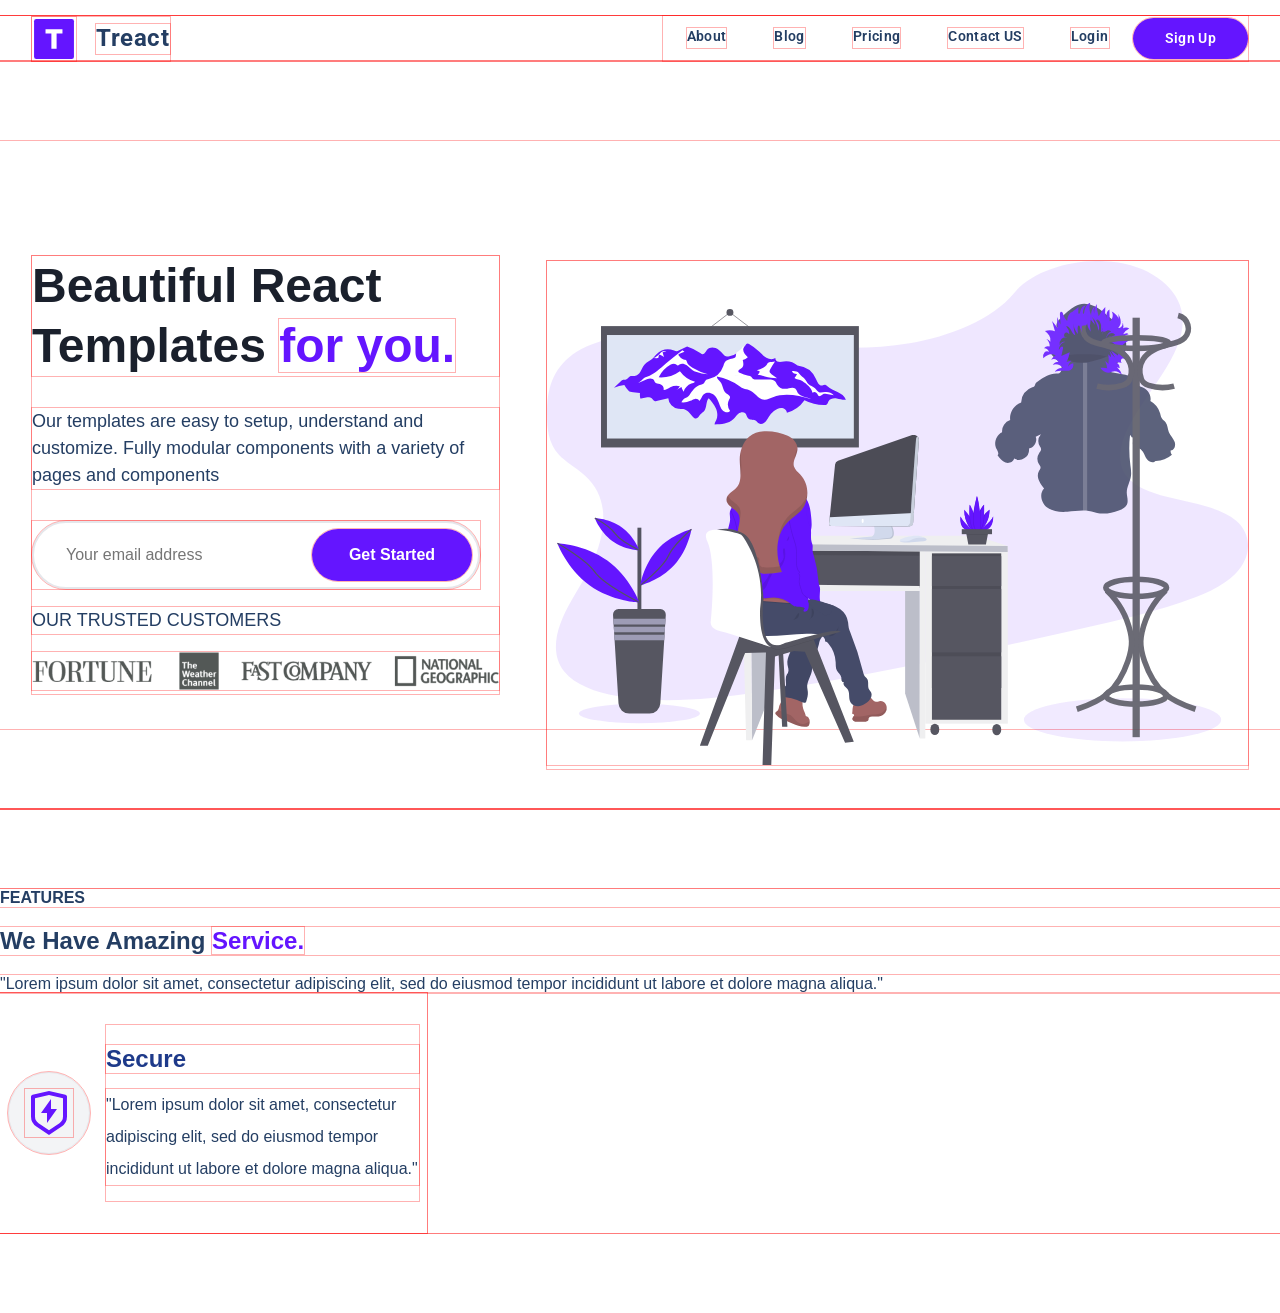
==== index.html @ 66888105 "Primer commit del proyecto" ====
<!DOCTYPE html>
<html lang="en">
<head>
    <meta charset="UTF-8">
    <meta http-equiv="X-UA-Compatible:" content="IE=edge">
    <meta name="viewport" content="width=device-width, initial-scale=1.0">
    <title>My Final Proyect</title>
    <link rel="stylesheet" href="style.css">
    <link href="https://fonts.googleapis.com/css2?family=Roboto:wght@400;500;700&display=swap" rel="stylesheet">
</head>
<body>
 <section id="landing">
    <nav>
     <div class="row nav__row">
           <div class="nav__logo">
             <img src="/assets/logo.2c489fc453a1783cbadacf914efa3df6.svg" alt="Logo Icon" class="nav__logo--img">
              <div class="nav__logo--title">Treact</div>
           </div>
           <div class="nav__links">
             <a href="#" class="nav__link">About</a> 
             <a href="#" class="nav__link">Blog</a> 
             <a href="#" class="nav__link">Pricing</a> 
             <a href="#" class="nav__link">Contact US</a> 
             <a href="#" class="nav__link login">Login</a>
             <a href="#" class="nav__link nav__link--primary">Sign Up</a>
           </div>
         </div>
       </nav>
     <header>
       <div class="container">
          <div class="row">
               <div class="header__description">
                  <h1>Beautiful React Templates <span class="purple">for you.</span></h1>
                  <p class="header__description--para">
                    Our templates are easy to setup, understand and customize. Fully modular components with a variety of pages and components
                  </p>
                  <div class="header__email">
                    <input type="text" class="header__email--input" placeholder="Your email address">
                    <button class="header__email--btn">Get Started </button>
                  </div>
                  <p class="header__customers--title"> OUR TRUSTED CUSTOMERS</p>
                   <img src="/assets/customers-logo-strip.680ac7c2e8ae28161d2c.png" class="header__customers">
               </div>

               <figure class="header__img--wrapper">
                   <img src="/assets/design-illustration-2.6da6a00b20c07c4a9b65d1870679e1b8.svg" class="header__img">
               </figure>
             </div>
        </div>     
   </header>
 </section>
<main>
  <section id="features">
      <div class="container">
         <div class="row_narrow">
          <h4 class="section__tag">FEATURES</h4>
             <h2 class="section__title">We Have Amazing 
                <span class="purple">Service.</span>
             </h2>
            <div class="section__para">
                "Lorem ipsum dolor sit amet, consectetur adipiscing elit,
                 sed do eiusmod tempor incididunt ut labore et dolore
                  magna aliqua."
            </div>       
             <div class="features">
                  <div class="feature">
                     <div class="feature_row">
                       <figure class="feature__img--wrapper">
                         <img src="./assets/shield-icon.svg" class="feature__img">
                       </figure>
                       <div class="feature_text">
                          <h2 class="feature__title">Secure</h2>
                          <p class="feature__para">
                            "Lorem ipsum dolor sit amet, consectetur adipiscing elit,
                             sed do eiusmod tempor incididunt ut labore et dolore 
                             magna aliqua."
                          </p>
                       </div>
                     </div>
                </div>
         
              </div> 
          </div>
      </div>
  </section>
</main>
</body>
</html>
---- style.css ----
@import url('https://fonts.googleapis.com/css2?family=Roboto:wght@400;500;700&display=swap');
*{
   margin: 0;
   padding: 0; 
   box-sizing: border-box;
   /*font-family: 'Roboto', sans-serif;*/
   font-family: "Inter", sans-serif;
   color: #243e63;
   outline: 1px solid rgba(255, 0, 0, 0.3);
}


a {
    display: inline;
    text-decoration: none;
}
 
img {
    width: 100%;
}

.purple {
    color: #6415ff;
}
.row { 
     width: 100%;
     max-width: 1280px;
     margin: 0 auto; 
     padding: 0 32px;
 }

 .nav__row {
     display: flex;
     justify-content:space-between;
      align-items:center;
      margin-top: 16px;
  }

.nav__logo{
  display: flex;
  align-items: center;
  gap: 8px;
}

.nav__logo--img{
 width: 44px;
 height: 44px;   
}

.nav__logo--title {
  font-size: 24px;
  font-weight: 700;
  margin-left: 12px;
  padding-bottom: 2px;
  letter-spacing: 0.6px;
  color: #243e63;
  
}



 .nav__link,
 .nav__logo--title {
     font-family: 'Roboto', sans-serif;
   }

.nav__link {
  letter-spacing: 0.35px;
  position: relative;
  font-size: 14px;
  font-weight: 600;
   margin: 0 24px;
   padding-bottom: 4px; 
   color: #243e63;
}

.nav__link--primary {
    font-weight: 600;
    color: white;
    background-color: #6415ff;
    margin: 0;
    padding: 10px 32px;
    margin-top: 2px;
    border-radius: 9999px;
    line-height: 1.5;
    border: none;
    width: auto;
    transition: all 300ms ease;
   }

.nav__link:hover:not(.nav__link--primary)
 {
     text-decoration: underline;
  }

 .nav__links {
    display: flex;
    align-items: center;
    padding-bottom: 2px;
    
}

 .nav__link:hover:after { 
  opacity: 1;
  bottom: -2px;
}


.container {
     width: 100%;
     max-width: 1280px;
     margin: 0 auto; 
     padding: 0 32px;
    
}

 header .row {
        display: flex;
        align-items: flex-end;
        padding-top: 5rem;
 }



.header__description {
    width:40%;
}

.header__img--wrapper {
    width: 60%;
}


.header__img--wrapper {
    width: calc(100% - 40%);
} 


.header__description--para {
    margin: 32px 0;
}

h1 {
    font-size: 48px;
    color: #1a202c;
    line-height: 1.25;
}


h2 {
    display: block;
    font-size: 1.5em;
    margin-block-start: 0.83em;
    margin-block-end: 0.83em;
    margin-inline-start: 0px;
    margin-inline-end: 0px;
    font-weight: bold;
    unicode-bidi: isolate;
}

.header__img--wrapper
 {
     position: relative;
      top: 40px;
   }

.row { display: flex; 
    gap: 3rem;
 }

p {
    display: block;
    margin-block-start: 1em;
    margin-block-end: 1em;
    margin-inline-start: 0px;
    margin-inline-end: 0px;
    unicode-bidi: isolate;
}

.header__description--para {
    margin: 32px 0;
}


.header__description {
   width: 40%;
}
.header__img {
    width: 100%;
    max-width: 768px;
}

header .container {
     display: flex;
     gap: 3rem; 
  }

.header__email {
    width: 100%;
    max-width: 448px;
    height: 68px;
    position: relative;
    display: flex;
    justify-content: flex-end;
    align-items: center;
}

p {
    font-size: 18px;
    line-height: 1.5;
}
.header__email--input {
    width: 100%;
    color: rgb(36, 62, 99);
    font-size: 16px;
    font-weight: 500;
    position: absolute;
    top: 0px;
    bottom: 0px;
    z-index: 1;
    border-radius: 500px;
    border-width: 2px;
    border-style: solid;
    border-color: rgb(229, 231, 235);
    border-image: initial;
    padding: 20px 192px 20px 32px;
    transition: border-color 300ms;
}

header .row {
    display: flex;
    align-items: center;
    justify-content:space-between;
}




.header__email--btn {
    z-index: 2;
    height: calc(100% - 16px);
    width: 160px;
    background-color: rgb(100, 21, 255);
    color: rgb(255, 255, 255);
    font-weight: 700;
    font-size: 16px;
    margin: 8px;
    border-radius: 500px;
    border-width: initial;
    border-style: none;
    border-color: initial;
    border-image: initial;
    transition: 300ms;
}


.header__description--para {
    margin: 32px 0px;
}
/*
FEATURES SECTION
*/

#features {
    position: relative;
}

.container{
  padding: 80px 0;
}


/*FEATURES SECTION classes*/
.features__grid{
    display: flex;
    flex-wrap: wrap;
    margin-top: 40px;
}


.feature {
    width:calc(100% / 3);
}


.feature_row{
    display: flex;
    align-items: center;
    gap: 16px;
    padding: 32px 8px;
}


.feature__img--wrapper{
    display: flex;
    justify-content: center;
    align-items: center;
    padding: 16px;
    border: 1px solid #e5e7eb;
    border-radius: 500px;
    background-color: #f3f4f6;
}

.feature__img {
    width: 48px;
    height: 48px;
}


.feature__text{
    margin: 0;
}

.features_grid{
    display: flex;
    flex-wrap: wrap;
    margin-top: 40px;
}

.feature__title {
     font-size: 1.5rem;
     font-weight: bold;
     margin-bottom: 0.5rem;
      color: #1e3a8a;
}

.feature__para {
    margin-top: 16px;
    font-size: 16px;
    max-width: 100%               /*calc(634px / 1);*/
    color: rgb(124, 139, 161);
    line-height: 2;
    font-weight: 500;
}


/*
MOVIL
 */
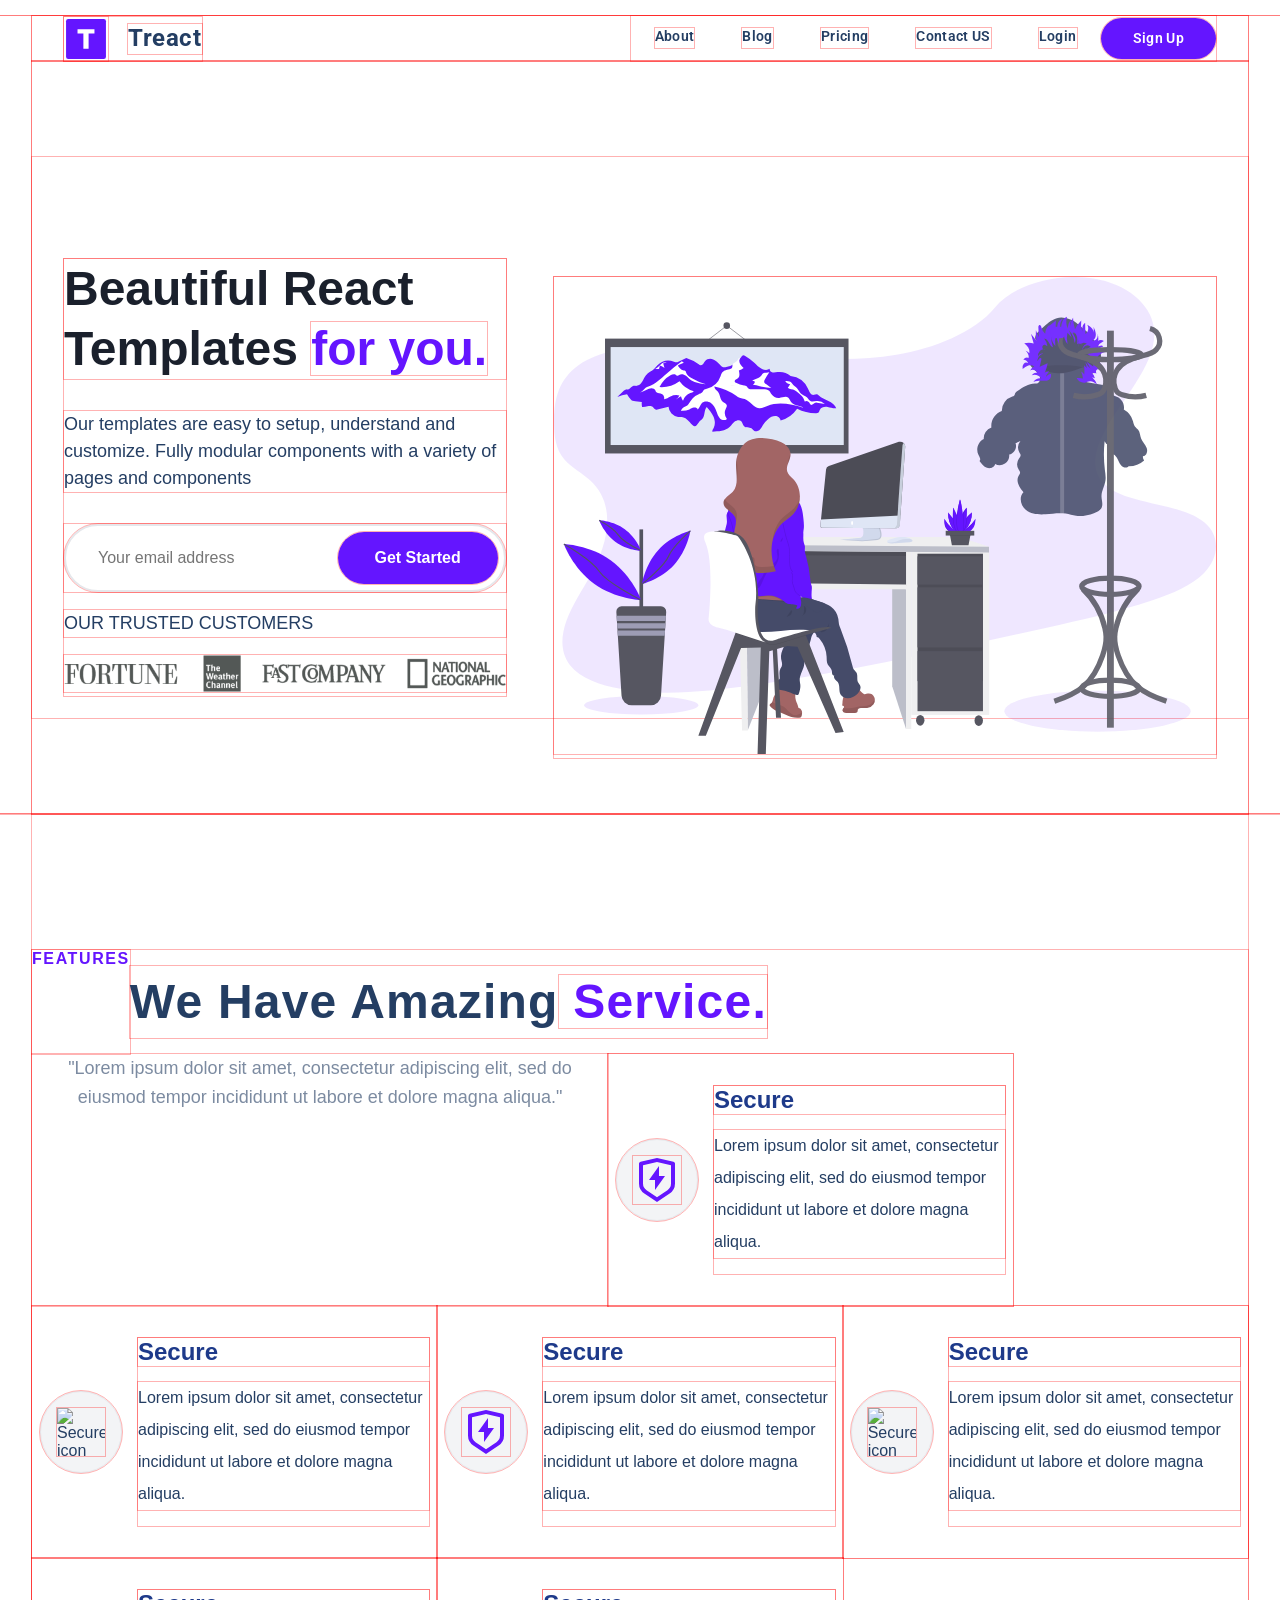
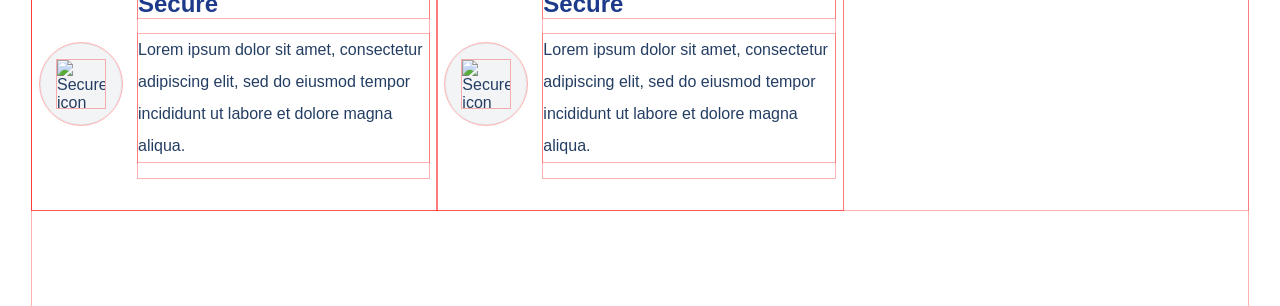
==== commit 456104c4: "subiendo actulizacion de proyecto final" ====
--- a/index.html
+++ b/index.html
@@ -31,9 +31,9 @@
           <div class="row">
                <div class="header__description">
                   <h1>Beautiful React Templates <span class="purple">for you.</span></h1>
-                  <p class="header__description--para">
-                    Our templates are easy to setup, understand and customize. Fully modular components with a variety of pages and components
-                  </p>
+                     <p class="header__description--para">
+                        Our templates are easy to setup, understand and customize. Fully modular components with a variety of pages and components
+                     </p>
                   <div class="header__email">
                     <input type="text" class="header__email--input" placeholder="Your email address">
                     <button class="header__email--btn">Get Started </button>
@@ -50,38 +50,117 @@
    </header>
  </section>
 <main>
-  <section id="features">
-      <div class="container">
-         <div class="row_narrow">
+     <section id="features">
+       <div class="container">
+         <div class="features__grid">
           <h4 class="section__tag">FEATURES</h4>
-             <h2 class="section__title">We Have Amazing 
-                <span class="purple">Service.</span>
-             </h2>
-            <div class="section__para">
-                "Lorem ipsum dolor sit amet, consectetur adipiscing elit,
-                 sed do eiusmod tempor incididunt ut labore et dolore
-                  magna aliqua."
-            </div>       
-             <div class="features">
-                  <div class="feature">
-                     <div class="feature_row">
-                       <figure class="feature__img--wrapper">
-                         <img src="./assets/shield-icon.svg" class="feature__img">
-                       </figure>
-                       <div class="feature_text">
-                          <h2 class="feature__title">Secure</h2>
-                          <p class="feature__para">
-                            "Lorem ipsum dolor sit amet, consectetur adipiscing elit,
-                             sed do eiusmod tempor incididunt ut labore et dolore 
-                             magna aliqua."
-                          </p>
-                       </div>
-                     </div>
+            <h2 class="section__title">
+              We Have Amazing<span class="purple"> Service.</span>
+            </h2>
+          <div class="section__para">
+              "Lorem ipsum dolor sit amet, consectetur adipiscing elit, sed do eiusmod tempor incididunt ut labore et dolore magna aliqua."
+          </div>
+            <div class="feature">
+               <div class="feature__row">
+                  <figure class="feature__img--wrapper">
+                  <img src="./assets/shield-icon.svg" class="feature__img"
+                   alt="Secure icon">
+                  </figure>
+                 <div class="feature__text">
+                   <h3 class="feature__title">Secure</h3>
+                    <p class="feature__para">
+                      Lorem ipsum dolor sit amet, consectetur adipiscing elit,
+                      sed do eiusmod tempor incididunt ut labore et dolore magna aliqua.
+                    </p>
+                  </div>
+               </div>
+             </div>
+         
+
+
+           <div class="feature">
+            <div class="feature__row">
+               <figure class="feature__img--wrapper">
+                <img src="./assets/support-icon.svg" class="feature__img"
+                alt="Secure icon">
+               </figure>
+                 <div class="feature__text">
+                   <h3 class="feature__title">Secure</h3>
+                   <p class="feature__para">
+                     Lorem ipsum dolor sit amet, consectetur adipiscing elit,
+                     sed do eiusmod tempor incididunt ut labore et dolore magna aliqua.
+                  </p>
                 </div>
+             </div>
+            </div>
+
+             <div class="feature">
+            <div class="feature__row">
+               <figure class="feature__img--wrapper">
+                <img src="./assets/shield-icon.svg" class="feature__img"
+                alt="Secure icon">
+               </figure>
+                 <div class="feature__text">
+                   <h3 class="feature__title">Secure</h3>
+                   <p class="feature__para">
+                     Lorem ipsum dolor sit amet, consectetur adipiscing elit,
+                     sed do eiusmod tempor incididunt ut labore et dolore magna aliqua.
+                  </p>
+                </div>
+             </div>
+          </div>
          
-              </div> 
-          </div>
-      </div>
+          <div class="feature">
+            <div class="feature__row">
+               <figure class="feature__img--wrapper">
+                <img src="./assets/customize-icon.svg" class="feature__img"
+                alt="Secure icon">
+               </figure>
+                 <div class="feature__text">
+                   <h3 class="feature__title">Secure</h3>
+                   <p class="feature__para">
+                     Lorem ipsum dolor sit amet, consectetur adipiscing elit,
+                     sed do eiusmod tempor incididunt ut labore et dolore magna aliqua.
+                  </p>
+                </div>
+               </div>
+            </div>
+
+         <div class="feature">
+            <div class="feature__row">
+               <figure class="feature__img--wrapper">
+                <img src="./assets/reliable-icon.svg" class="feature__img"
+                alt="Secure icon">
+               </figure>
+                 <div class="feature__text">
+                   <h3 class="feature__title">Secure</h3>
+                   <p class="feature__para">
+                     Lorem ipsum dolor sit amet, consectetur adipiscing elit,
+                     sed do eiusmod tempor incididunt ut labore et dolore magna aliqua.
+                  </p>
+                </div>
+               </div>
+            </div>
+ 
+         <div class="feature">
+            <div class="feature__row">
+               <figure class="feature__img--wrapper">
+                <img src="./assets/simple-icon.svg" class="feature__img"
+                alt="Secure icon">
+               </figure>
+                 <div class="feature__text">
+                   <h3 class="feature__title">Secure</h3>
+                   <p class="feature__para">
+                     Lorem ipsum dolor sit amet, consectetur adipiscing elit,
+                     sed do eiusmod tempor incididunt ut labore et dolore magna aliqua.
+                  </p>
+                </div>
+               </div>
+            </div>
+
+
+        </div>
+       </div>
   </section>
 </main>
 </body>
--- a/style.css
+++ b/style.css
@@ -205,6 +205,7 @@
     justify-content: flex-end;
     align-items: center;
 }
+
 
 p {
     font-size: 18px;
@@ -233,8 +234,6 @@
     align-items: center;
     justify-content:space-between;
 }
-
-
 
 
 .header__email--btn {
@@ -255,23 +254,91 @@
 }
 
 
-.header__description--para {
-    margin: 32px 0px;
-}
 /*
 FEATURES SECTION
 */
 
+
+.container {
+    padding: 96px 0;
+}
+
+section {
+    padding: 0 32px;
+}
+
+.header__description--para {
+    margin: 32px 0px;
+}
+
 #features {
     position: relative;
 }
 
-.container{
-  padding: 80px 0;
-}
+
+#features .section__para {
+    text-align: center;
+    max-width: 576px;
+}
+.container {
+    padding: 96px 0;
+}
+
 
 
 /*FEATURES SECTION classes*/
+
+#features .section__title,
+#pricing .section__title
+ {
+    text-align: center;
+}
+
+.purple {
+    color: #6415ff;
+}
+
+#features .row__narrow {
+    display: flex;
+    flex-direction: column;
+    align-items: center;
+}
+.row__narrow {
+    width: 100%;
+    max-width: 1024px;
+    margin: 0 auto;
+}
+
+
+.section__para {
+    font-size: 18px;
+    font-weight: 500;
+    color: #7c8ba1;
+    line-height: 1.625;
+}
+
+.section__title {
+    font-size: 48px;
+    font-weight: 900;
+    color: rgb(36, 62, 99);
+    line-height: 1.5;
+    margin: 16px 0;
+    letter-spacing: 0.025em;
+}
+.row__narrow {
+    width: 100%;
+    max-width: 1024px;
+    margin: 0 auto;
+}
+
+.section__tag {
+    font-size: 16px;
+    color: #6415ff;
+    letter-spacing: 1.6px;
+    font-weight: 700;
+    text-transform: uppercase;
+}
+
 .features__grid{
     display: flex;
     flex-wrap: wrap;
@@ -284,7 +351,7 @@
 }
 
 
-.feature_row{
+.feature__row{
     display: flex;
     align-items: center;
     gap: 16px;
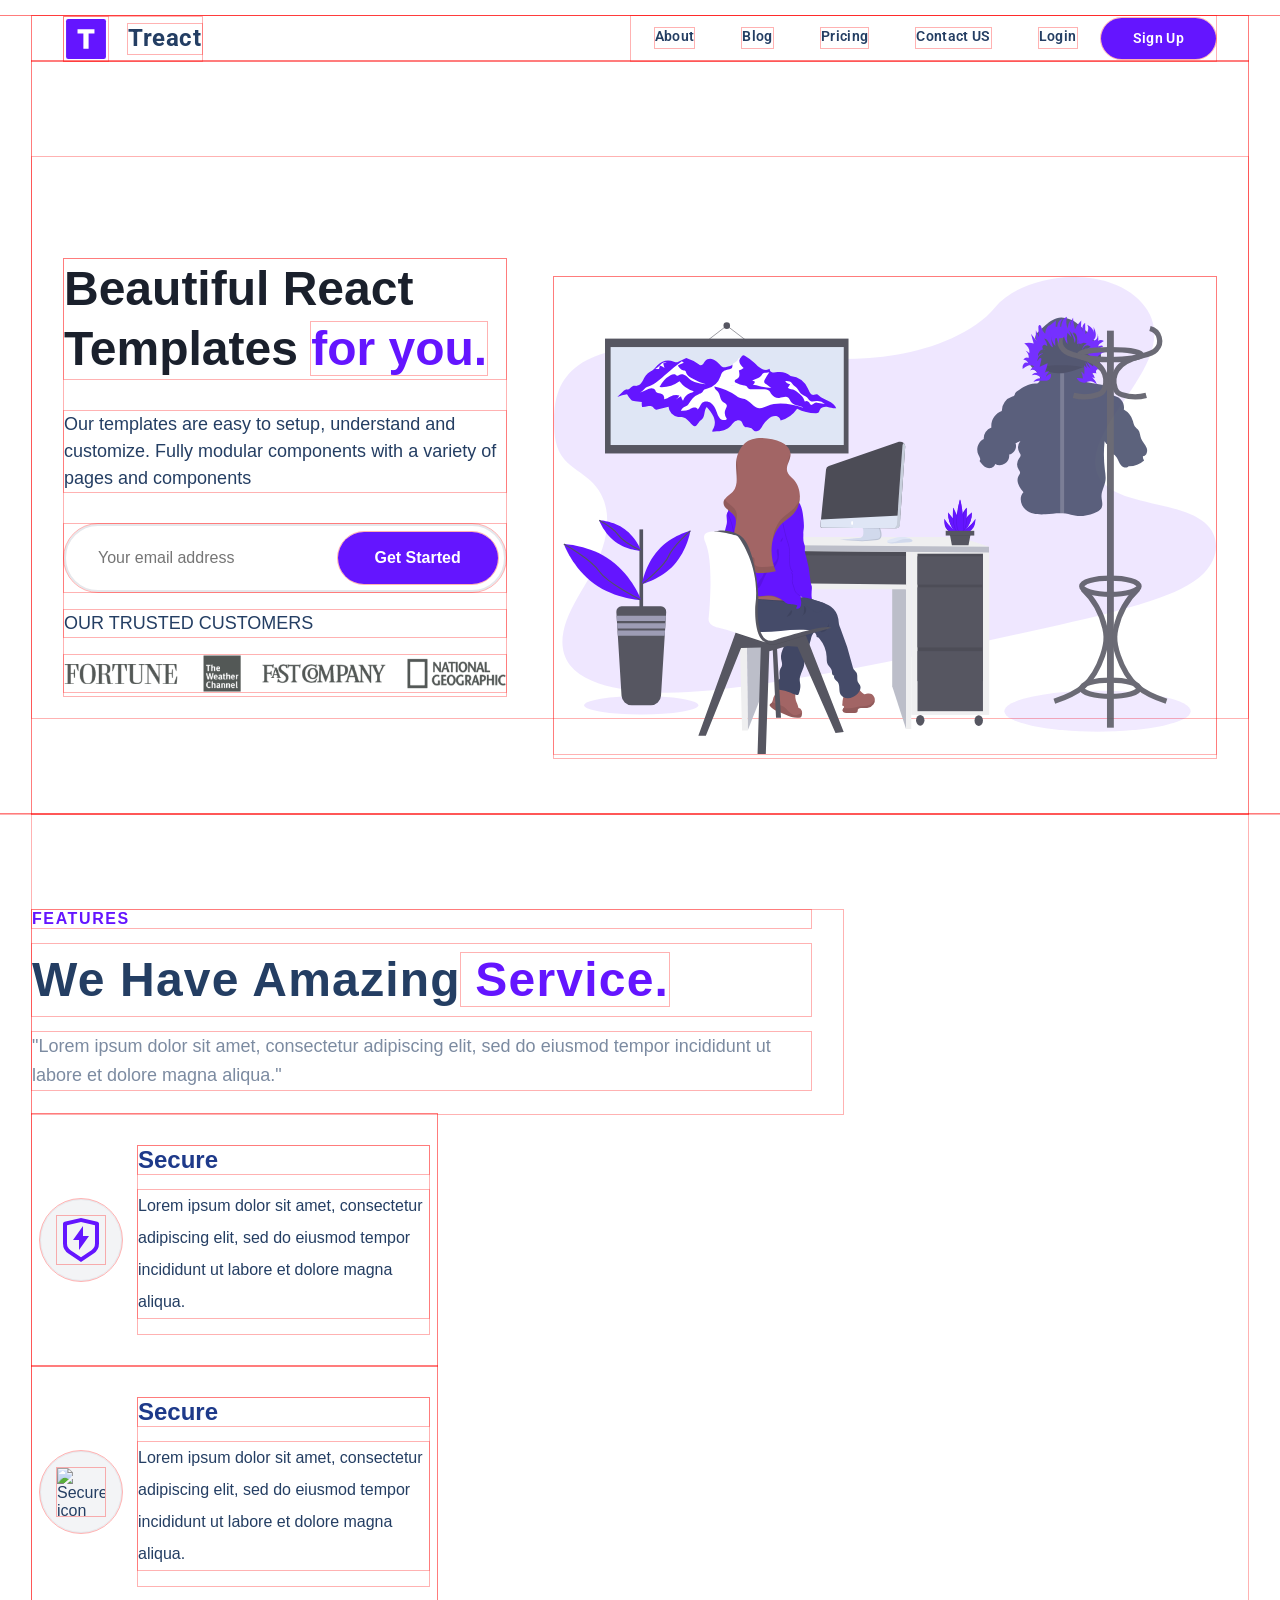
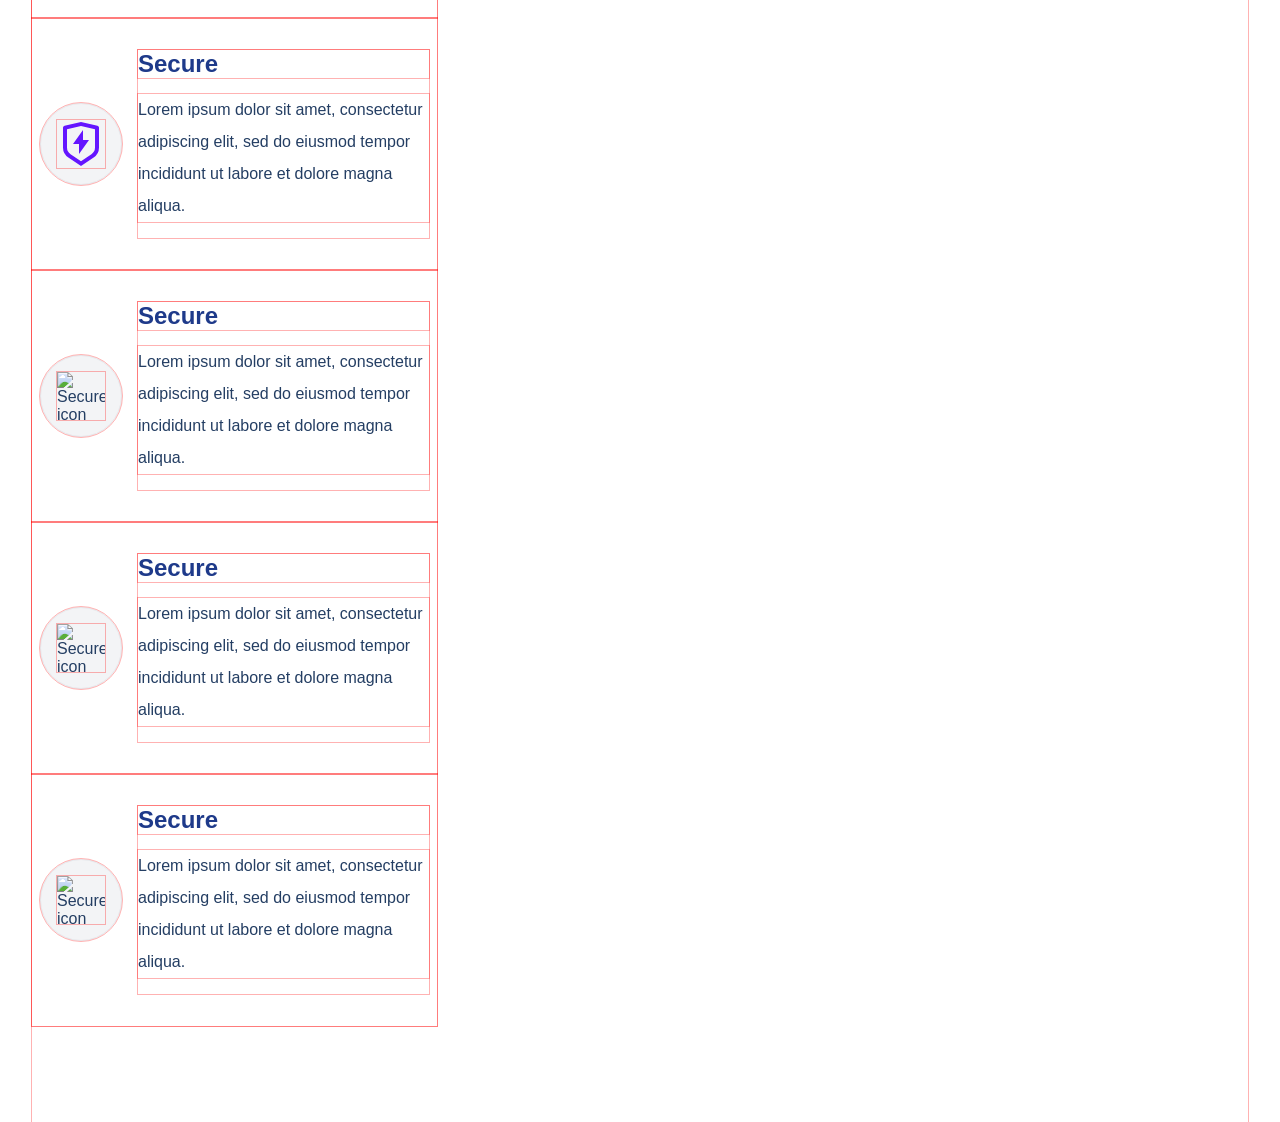
==== commit a66c8740: "subiendo actulizacion de proyecto final" ====
--- a/index.html
+++ b/index.html
@@ -52,7 +52,7 @@
 <main>
      <section id="features">
        <div class="container">
-         <div class="features__grid">
+         <div class="features__header">
           <h4 class="section__tag">FEATURES</h4>
             <h2 class="section__title">
               We Have Amazing<span class="purple"> Service.</span>
@@ -60,6 +60,8 @@
           <div class="section__para">
               "Lorem ipsum dolor sit amet, consectetur adipiscing elit, sed do eiusmod tempor incididunt ut labore et dolore magna aliqua."
           </div>
+         </div>
+          
             <div class="feature">
                <div class="feature__row">
                   <figure class="feature__img--wrapper">
--- a/style.css
+++ b/style.css
@@ -279,6 +279,9 @@
 #features .section__para {
     text-align: center;
     max-width: 576px;
+    text-align: left;
+    max-width: 100%;
+    margin-bottom: 24px;
 }
 .container {
     padding: 96px 0;
@@ -292,6 +295,7 @@
 #pricing .section__title
  {
     text-align: center;
+    text-align: left;
 }
 
 .purple {
@@ -339,10 +343,13 @@
     text-transform: uppercase;
 }
 
-.features__grid{
-    display: flex;
-    flex-wrap: wrap;
-    margin-top: 40px;
+.features__header{
+    width: 66.66%;
+    padding-right: 32px;
+    display: flex;
+    flex-direction: column;
+    justify-content: center;
+    
 }
 
 
@@ -404,4 +411,30 @@
 
 /*
 MOVIL
- */+ */
+
+ media(max-width:992px){
+    .features__header{
+     width: 100%;
+     padding-right: 0;
+     margin-bottom: 32px;
+     text-align: center;
+     align-items: center;   
+    }
+
+    #features .section__title,
+    #features .section__parra{
+        text-align: center;
+    }
+
+    .feature{
+      width: 50%;
+    }
+ }
+ 
+ media(max-width:768px){
+    .feature{
+      width: 100%;
+    }
+
+ }
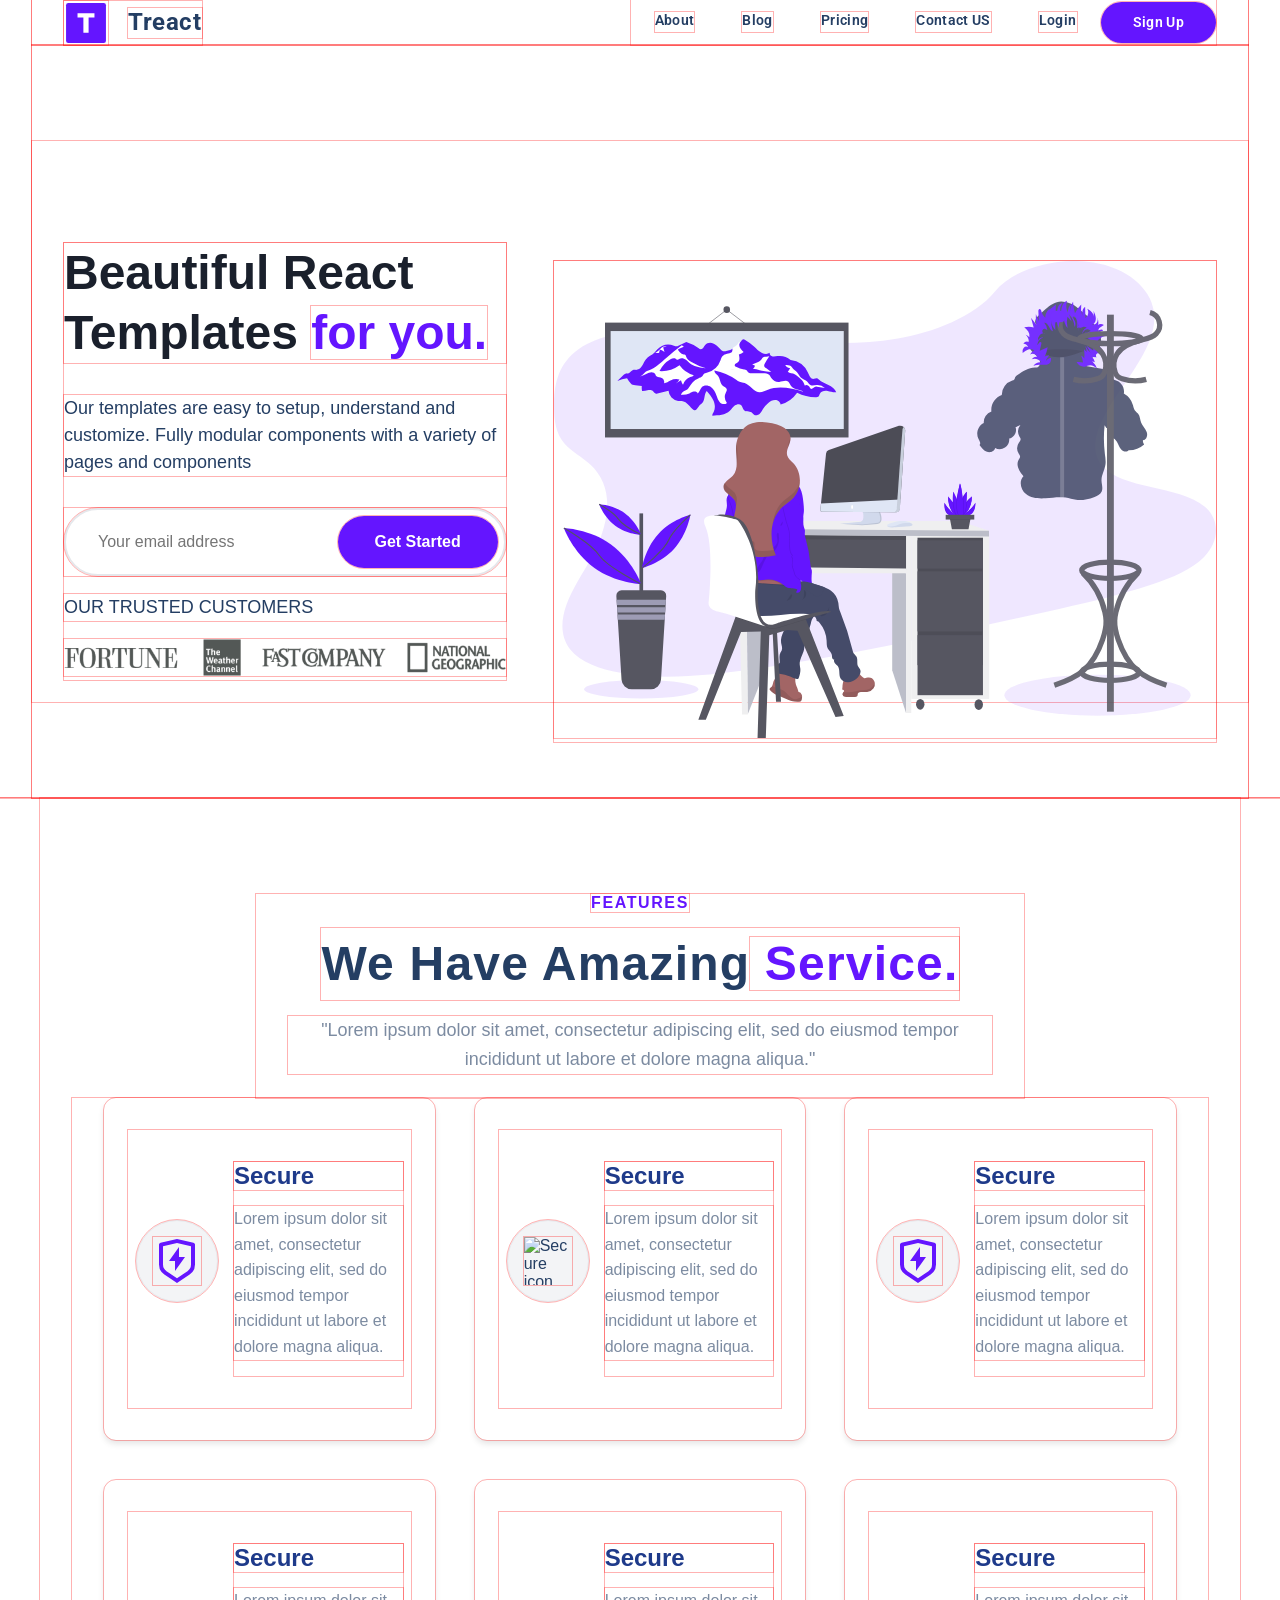
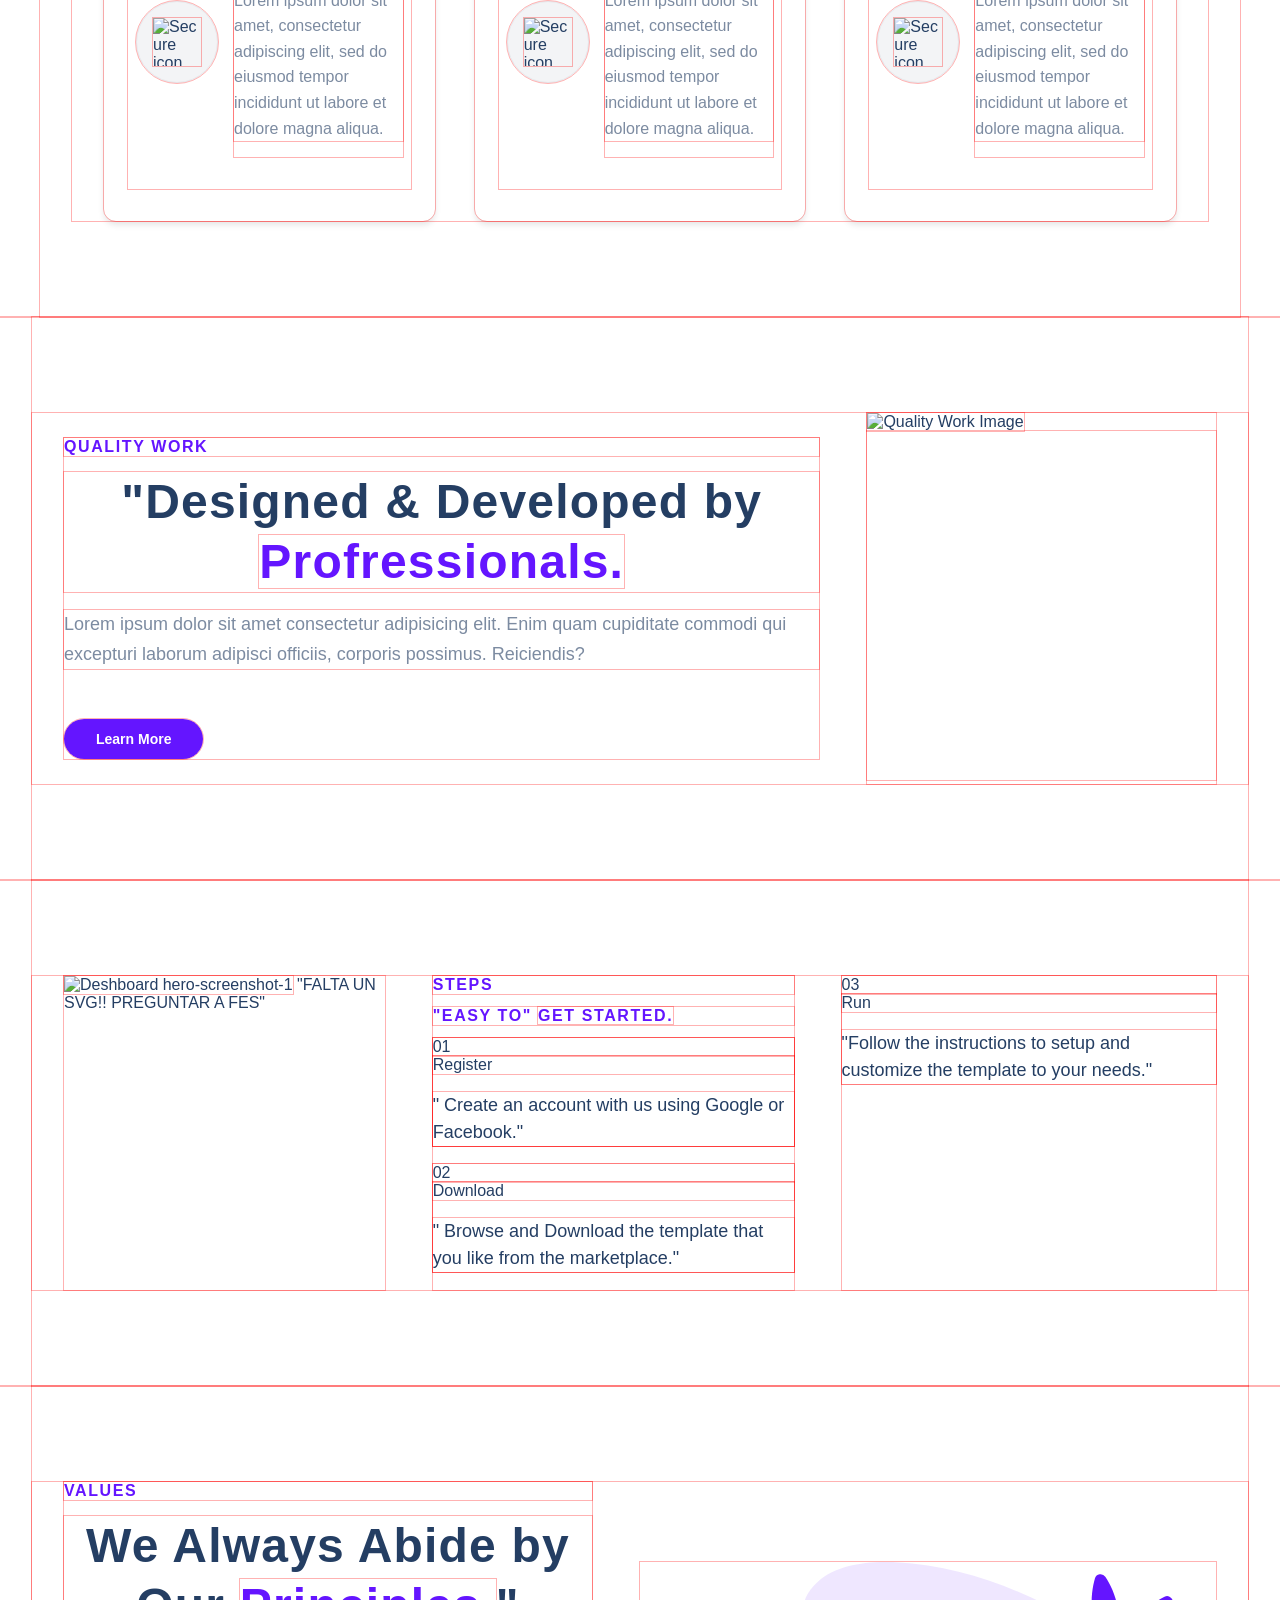
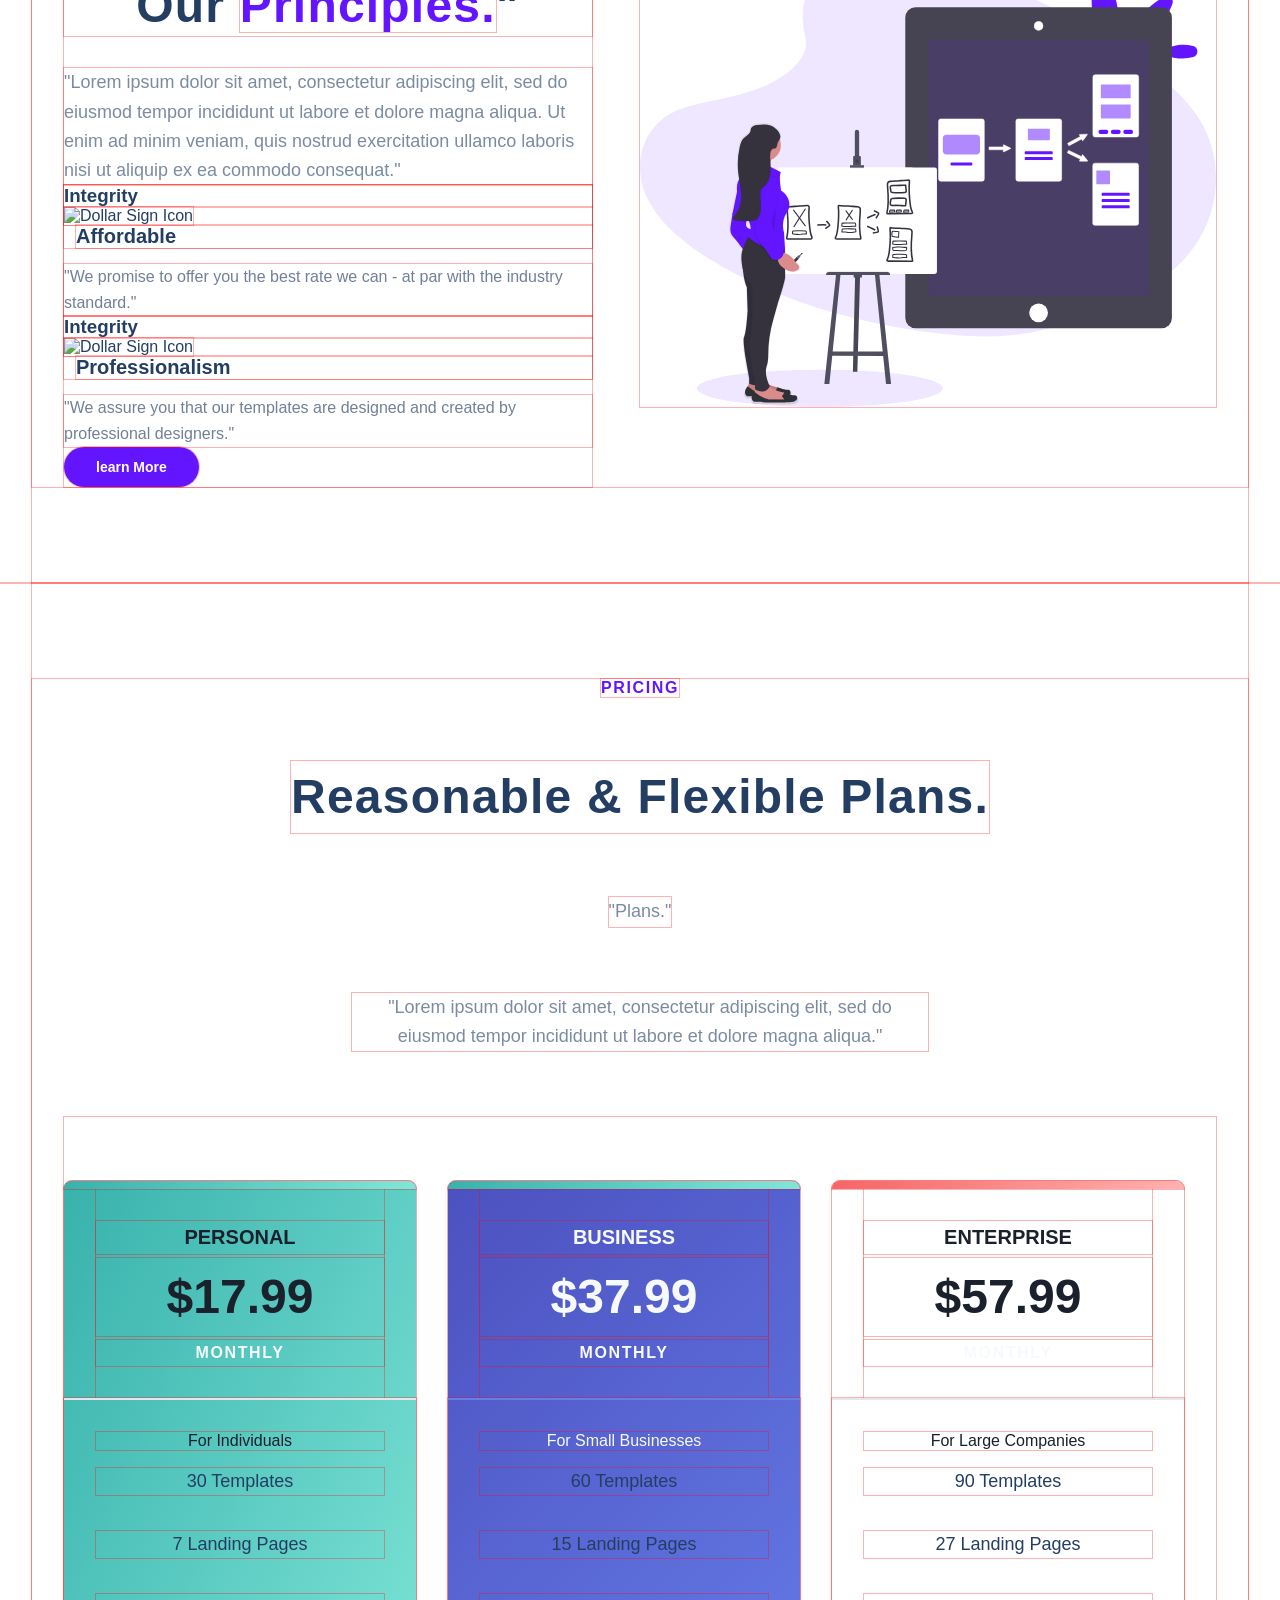
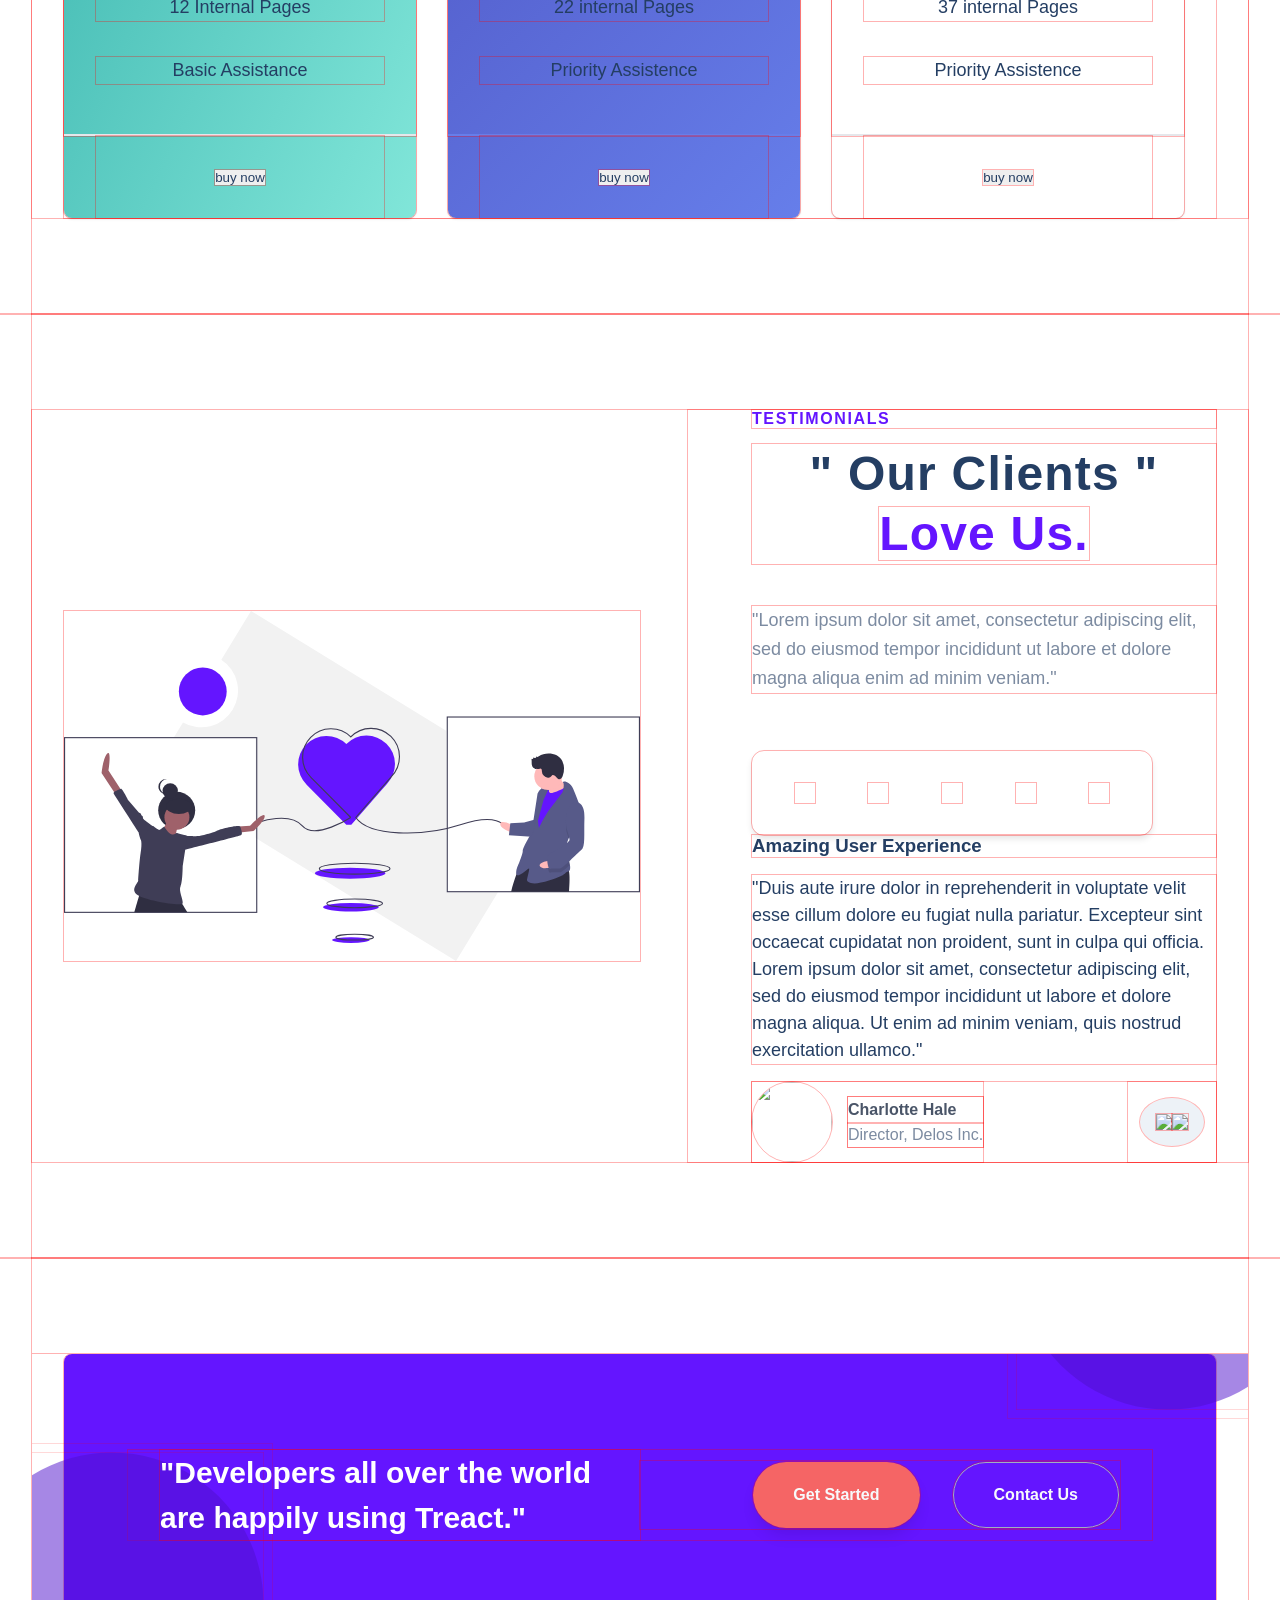
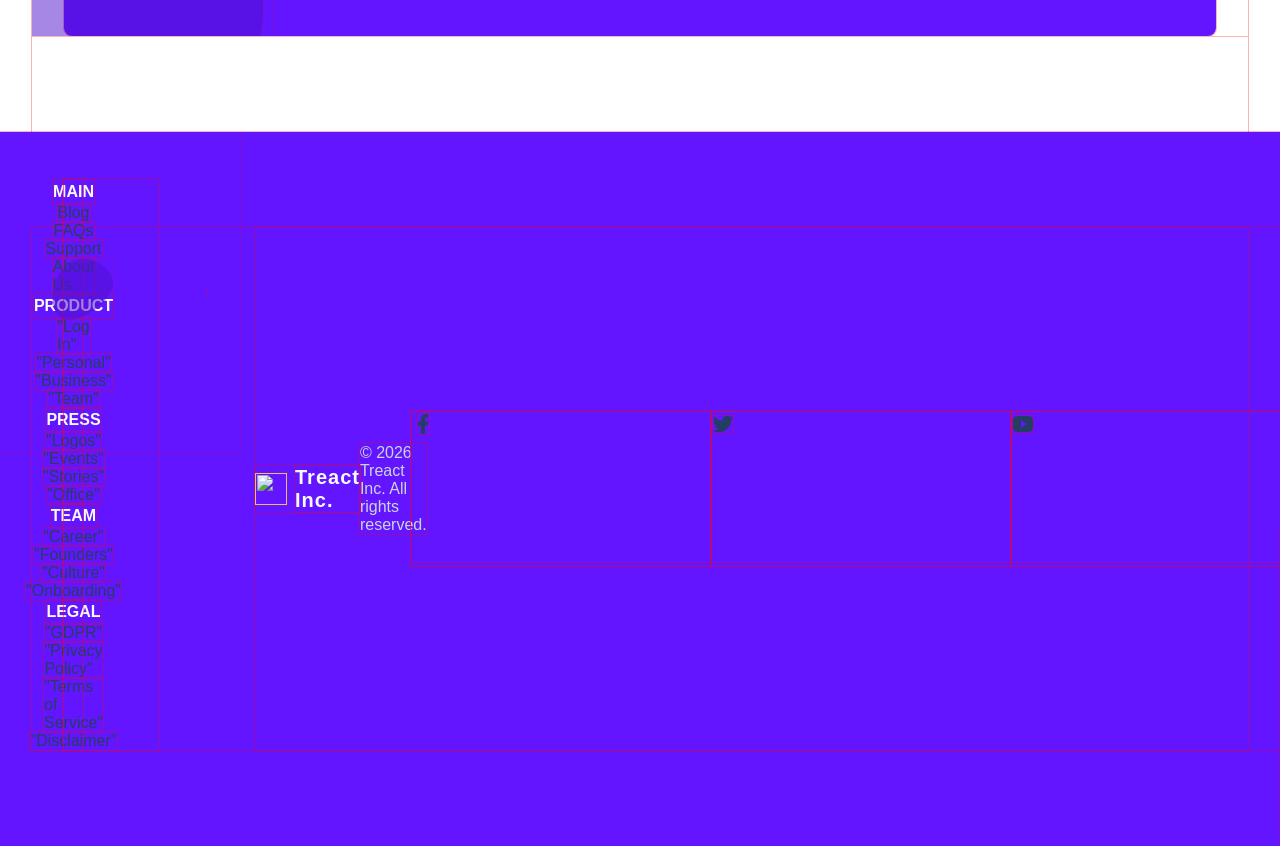
==== commit 2b984bf5: "subiendo actulizacion de proyecto final" ====
--- a/index.html
+++ b/index.html
@@ -13,7 +13,7 @@
     <nav>
      <div class="row nav__row">
            <div class="nav__logo">
-             <img src="/assets/logo.2c489fc453a1783cbadacf914efa3df6.svg" alt="Logo Icon" class="nav__logo--img">
+             <img src="/assets/logo.svg" alt="Logo Icon" class="nav__logo--img">
               <div class="nav__logo--title">Treact</div>
            </div>
            <div class="nav__links">
@@ -50,19 +50,19 @@
    </header>
  </section>
 <main>
-     <section id="features">
-       <div class="container">
-         <div class="features__header">
-          <h4 class="section__tag">FEATURES</h4>
+   <section id="features">
+     <div class="container">
+          <div class="features__header">
+            <h4 class="section__tag">FEATURES</h4>
             <h2 class="section__title">
               We Have Amazing<span class="purple"> Service.</span>
             </h2>
-          <div class="section__para">
+           <div class="section__para">
               "Lorem ipsum dolor sit amet, consectetur adipiscing elit, sed do eiusmod tempor incididunt ut labore et dolore magna aliqua."
-          </div>
+            </div>
          </div>
-          
-            <div class="feature">
+        <div class="features__grid">
+         <div class="feature">
                <div class="feature__row">
                   <figure class="feature__img--wrapper">
                   <img src="./assets/shield-icon.svg" class="feature__img"
@@ -159,11 +159,372 @@
                 </div>
                </div>
             </div>
-
-
+      </div> 
+    </div>
+  </section>
+
+  <section id="quality">
+    <div class="container">
+       <div class="row">
+         <div class="quality_description">
+           <div class="section__tag">QUALITY WORK
+           </div>
+             <h2 class="section__title">
+              "Designed & Developed by
+              <span class="purple">Profressionals.
+              </span>
+             </h2>
+              <p class="section__para">
+                Lorem ipsum dolor sit amet consectetur
+                adipisicing elit. Enim quam cupiditate
+                 commodi qui excepturi laborum adipisci
+                 officiis, corporis possimus. Reiciendis?
+              </p>
+              <button class="btn" >Learn More</button>
+            </div>
+            <figure class="quality__img--wrapper">
+              <img src="/assets/hero-screenshot-1.png" class="quality__img" alt="Quality Work Image">
+              <svg viewbox="0 0 1280 1280" class="quality__grid">
+              <path d="">  </path>  
+              </svg>
+            </figure>
+          </div>       
         </div>
+      </div>
+  </section>
+<section id="steps">
+  <div class="container">
+    <div class="row">
+        <figure class="stepx__img--wrapper">
+          <img src="./assets/hero-screenshot-2.png" class="steps__img" alt="Deshboard hero-screenshot-1">
+           "FALTA UN SVG!! PREGUNTAR A FES"       
+           </defs>
+         </figure>
+        <div class="steps__description">
+          <div class="section__tag">STEPS</div>
+          <h2 class="section__tag">
+            "Easy to"
+            <span class="purple">Get Started.</span>
+          </h2>
+          <div class="steps__list">
+            <div class="step">
+              <div class="step__number">01</div>
+               <div class="step__description">
+                <div class="step__title">Register</div>
+                   <p class="step__para">
+                    " Create an account with us using
+                     Google or Facebook."
+                  </p>
+              </div>               
+             </div>
+            </div>
+             <div class="step">
+                <div class="step__number">02</div>
+                <div class="step__description">
+                  <div class="step__title">Download</div>
+                    <p class="step__para">
+                      " Browse and Download the template that
+                       you like from the marketplace."
+                    </p>
+                </div>               
+               </div>
+              </div>
+              <div class="rum">
+                  <div class="step__number">03</div>
+                  <div class="step__description">
+                    <div class="step__title">Run</div>
+                      <p class="step__para">
+                        "Follow the instructions to setup
+                         and customize the template to your needs."
+                      </p>
+                    </div>               
+                  </div>
+                </div>
+      </div>
+    </div>
+  </div>
+</section>
+
+
+<section id="values">
+  <div class="container">
+    <div class="row">
+      <div class="values_description">
+        <div class="section__tag"> values</div>
+        <h2 class="section__title">
+          We Always Abide by Our 
+          <span class="purple">Principles.</span>"
+        </h2>
+        <div class="section__para">
+          "Lorem ipsum dolor sit amet, consectetur adipiscing
+           elit, sed do eiusmod tempor incididunt ut labore et
+           dolore magna aliqua. Ut enim ad minim veniam, quis
+           nostrud exercitation ullamco laboris nisi ut aliquip ex ea commodo consequat."
+      </div>
+      <div class="values__list">
+        <div class="value">
+          <h3 class="value__title">Integrity</h3>
+          <figure class="value__img--wrapper">
+            <img src="./assets/dollar-sign.svg" class="value__img" alt="Dollar Sign Icon">
+          </figure>
+          <div class="value__name">Affordable </div>
+        </div>
+        <div class="value__para">
+          "We promise to offer you the best rate we 
+          can - at par with the industry standard."
+        </div>
+      </div>
+       <div class="value">
+          <h3 class="value__title">Integrity</h3>
+          <figure class="value__img--wrapper">
+             <img src="./assets/briefcase.svg" class="value__img" alt="Dollar Sign Icon">
+          </figure>
+          <div class="value__name">Professionalism </div>
+        </div>
+         <div class="value__para">
+          "We assure you that our templates are designed and 
+          created by professional designers."
+         </div>
+         <button class="btn">learn More</button> 
+       </div> 
+        <img class="values__img" src="/assets/prototype-illustration.21bc4b3f612a2f257c3d361067582485.svg">    
+     </div>
+    </div>
+  </div>
+ </div>
+</section>
+
+<section id="pricing">
+  <div class="container">
+    <div class="row">
+      <div class="section__tag">PRICING</div>
+       <h2 class="section__title">Reasonable & Flexible Plans.</h2>
+         <span class="section__para">"Plans."</span>
+         </h2>
+             <p class="section__para">
+              "Lorem ipsum dolor sit amet, consectetur adipiscing elit,
+                sed do eiusmod tempor incididunt
+                ut labore et dolore magna aliqua."    
+              </p>
+       <div class="plans">
+  
+        <div class="plan">
+            <div class="plan__stripe"></div>
+            <div class="plan__top">
+              <div class="plan__name">PERSONAL</div>
+              <div class="plan__price">$17.99</div>
+              <div class="plan__duration">MONTHLY</div>
+            </div>
+           <div class="plan__middle">
+             <div class="plan__target">For Individuals </div>
+             <p class="plan__features">30 Templates</p>
+             <p class="plan__features">7 Landing Pages</p>
+             <p class="plan__features">12 Internal Pages</p>
+             <p class="plan__features">Basic Assistance</p>
+           </div>
+             <div class="plan__bottom">
+                <button class="plan__buttom">buy now</button>                
+             </div>
+         </div> 
+         <div class="plan">
+            <div class="plan__stripe"></div>
+            <div class="plan__top">
+              <div class="plan__name">BUSINESS</div>
+              <div class="plan__price">$37.99</div>
+              <div class="plan__duration">MONTHLY</div>
+            </div>
+           <div class="plan__middle">
+             <div class="plan__target">For Small Businesses</div>
+             <p class="plan__features">60 Templates</p>
+             <p class="plan__features">15 Landing Pages</p>
+             <p class="plan__features">22 internal Pages</p>
+             <p class="plan__features">Priority Assistence</p>
+           </div>
+             <div class="plan__bottom">
+                <button class="plan__buttom">buy now</button>                
+             </div>
+         </div> 
+         <div class="plan">
+            <div class="plan__stripe"></div>
+            <div class="plan__top">
+              <div class="plan__name">ENTERPRISE</div>
+              <div class="plan__price">$57.99</div>
+              <div class="plan__duration">MONTHLY</div>
+            </div>
+           <div class="plan__middle">
+             <div class="plan__target">For Large Companies</div>
+             <p class="plan__features">90  Templates</p>
+             <p class="plan__features">27 Landing Pages</p>
+             <p class="plan__features">37 internal Pages</p>
+             <p class="plan__features">Priority Assistence</p>
+           </div>
+             <div class="plan__bottom">
+                <button class="plan__buttom">buy now</button>                
+             </div>
+         </div> 
+        </div>
+        
+      </div>
+   </div>
+  </div>
+</section>
+
+<section id="testimonials">
+    <div class="container">
+      <div class="row">
+        <img src="/assets/love-illustration.c759090fa833369ad6ffb6eb19cacb3e.svg" class="testimonials__img">
+      <div class="testimonials_description">
+        <div class="section__tag">testimonials</div>
+        <h2 class="section__title">
+          " Our Clients "
+          <span class="purple">Love Us.</span>
+         </h2>
+         <p class="section__para">"Lorem ipsum dolor sit amet,
+          consectetur adipiscing elit, sed do eiusmod tempor incididunt ut labore et 
+          dolore magna aliqua enim ad minim veniam."
+         </p>
+        <div class="testimonial">
+          <i class="fas fa-star" aria-hidden="true"></i>
+          <i class="fas fa-star" aria-hidden="true"></i>
+          <i class="fas fa-star" aria-hidden="true"></i>
+          <i class="fas fa-star" aria-hidden="true"></i>
+          <i class="fas fa-star" aria-hidden="true"></i>
+        </div>   
+      <h3 class="testimonial__title"> Amazing User Experience</h3>
+      <p class="testimonial__para">
+        "Duis aute irure dolor in reprehenderit in voluptate velit
+         esse cillum dolore eu fugiat nulla pariatur. Excepteur
+         sint occaecat cupidatat non proident, sunt in culpa qui
+         officia. Lorem ipsum dolor sit amet, consectetur adipiscing
+         elit, sed do eiusmod tempor incididunt ut labore et
+         dolore magna aliqua. Ut enim ad minim veniam, quis nostrud
+         exercitation ullamco."
+      </p>
+      <div class="testimonial__bottom">
+        <div class="testimonial__profile">
+         <img src="/assets/photo.jpg" class="testimonial__img">
+         <div class="testimonial__details">
+            <div class="testimonial__name">Charlotte Hale</div>
+            <div class="testimonial__role">Director, Delos Inc.</div>
+          </div>
+          </div>
+        <div class="testimonial__buttons">
+          <div class="testimonial__button">
+            <img src="/assets/left-arrow.svg" alt="Left Arrow Icon" class="">
+            <div class="divir"></div>
+            <img src="/assets/right-arrow.svg" alt="Right Arrow Icon">
+          </div>
+        </div>
+      </div>
+      </div> 
+      </div>
+    </div>
+</section>
+<section id="start">
+  <div class="container">
+  <div class="row">
+  <svg viewBox="0 0 600 600" class="start__blob--1">
+     <g transform="translate(300,300)"> 
+      <path d="M153.6,-239C199.1,-209.8,236,-167.2,258.4,-118C280.9,-68.9,288.9,-13.1,281.2,40.4C273.5,93.9,250.1,145.2,214.7,186.1C179.3,226.9,131.9,257.4,80,272.6C28.2,287.8,-28.2,287.8,-80,272.6C-131.9,257.4,-179.3,226.9,-214.7,186.1C-250.1,145.2,-273.5,93.9,-281.2,40.4C-288.9,-13.1,-280.9,-68.9,-258.4,-118C-236,-167.2,-199.1,-209.8,-153.6,-239C-108.1,-268.3,-54.1,-284.1,0,-284.1C54.1,-284.1,108.1,-268.3,153.6,-239Z" fill="rgb(80,17,204)">
+       </path>
+       </g>
+   </svg>
+    <svg viewBox="0 0 600 600" class="start__blob--2">
+     <g transform="translate(300,300)"> 
+      <path d="M153.6,-239C199.1,-209.8,236,-167.2,258.4,-118C280.9,-68.9,288.9,-13.1,281.2,40.4C273.5,93.9,250.1,145.2,214.7,186.1C179.3,226.9,131.9,257.4,80,272.6C28.2,287.8,-28.2,287.8,-80,272.6C-131.9,257.4,-179.3,226.9,-214.7,186.1C-250.1,145.2,-273.5,93.9,-281.2,40.4C-288.9,-13.1,-280.9,-68.9,-258.4,-118C-236,-167.2,-199.1,-209.8,-153.6,-239C-108.1,-268.3,-54.1,-284.1,0,-284.1C54.1,-284.1,108.1,-268.3,153.6,-239Z" fill="rgb(80,17,204)">
+       </path>
+       </g>
+   </svg>
+   <div class="start__container">
+    <div class="start__row">
+       <div class="start__title">
+        "Developers all over the world are happily using Treact."
        </div>
+       <div class="start__buttons">
+        <button class="start__button btn">Get Started</button>
+        <button class="start__button btn">Contact Us</button>
+      </div>
+    </div>
+   </div>
+  </div>
+
+  </div>
+
   </section>
 </main>
+
+<footer>
+ <svg viewBox="0 0 600 600" xmlns="http://www.w3.org/2000/svg" class="footer__blob--1">
+    <path fill="#5011CC" d="M61.1,-24.9C66.2,-4.3,48.3,18.8,26.3,34.3C4.3,49.9,-21.7,57.8,-36.6,47.7C-51.5,37.5,-55.3,9.2,-47.3,-15.5C-39.3,-40.1,-19.7,-61.1,4.2,-62.5C28,-63.8,56.1,-45.6,61.1,-24.9Z" transform="translate(300 300)"/>
+  </svg>
+  <svg viewBox="0 0 600 600" xmlns="http://www.w3.org/2000/svg" class="footer__blob--2">
+    <path fill="#5011CC" d="M61.1,-24.9C66.2,-4.3,48.3,18.8,26.3,34.3C4.3,49.9,-21.7,57.8,-36.6,47.7C-51.5,37.5,-55.3,9.2,-47.3,-15.5C-39.3,-40.1,-19.7,-61.1,4.2,-62.5C28,-63.8,56.1,-45.6,61.1,-24.9Z" transform="translate(300 300)"/>
+ </svg>
+ <div class="row footer__row">
+  <div class="footer__columns">
+    <div class="footer__column">
+      <div class="footer__column--title">MAIN</div>
+        <a href="#" class="footer__column--link">Blog</a>
+        <a href="#" class="footer__column--link">FAQs</a>
+        <a href="#" class="footer__column--link">Support</a>
+        <a href="#" class="footer__column--link">About Us</a>
+    </div>
+    <div class="footer__column">
+      <div class="footer__column--title">PRODUCT</div>
+        <a href="#" class="footer__column--link">"Log In"</a>
+        <a href="#" class="footer__column--link">"Personal"</a>
+        <a href="#" class="footer__column--link">"Business"</a>
+        <a href="#" class="footer__column--link">"Team"</a>
+    </div>
+   <div class="footer__column">
+      <div class="footer__column--title">PRESS</div>
+        <a href="#" class="footer__column--link">"Logos"</a>
+        <a href="#" class="footer__column--link">"Events"</a>
+        <a href="#" class="footer__column--link">"Stories"</a>
+        <a href="#" class="footer__column--link">"Office"</a>
+    </div>
+  <div class="footer__column">
+      <div class="footer__column--title">TEAM</div>
+        <a href="#" class="footer__column--link">"Career"</a>
+        <a href="#" class="footer__column--link">"Founders"</a>
+        <a href="#" class="footer__column--link">"Culture"</a>
+        <a href="#" class="footer__column--link">"Onboarding"</a>
+    </div>
+
+     <div class="footer__column">
+       <div class="footer__column--title">LEGAL</div>
+        <a href="#" class="footer__column--link">"GDPR"</a>
+        <a href="#" class="footer__column--link">"Privacy Policy"</a>
+        <a href="#" class="footer__column--link">"Terms of Service"</a>
+        <a href="#" class="footer__column--link">"Disclaimer"</a>
+    </div>
+</div>
+<div class="footer__divider"></div>
+<div class="footer__bottom">
+  <div class="footer__logo">
+    <img src="/assets/logo-light.svg"  class="footer__logo--img">
+     <h5 class="footer__logo--text">Treact Inc.</h5>
+  </div>
+  <div class="footer__copyright">© 2026 Treact Inc. All rights reserved. </div>
+   <div class="footer__socials">
+    <a class="footer__social--link"> 
+      <svg fill="currentColor" viwBox="0 0 24 24">
+        <path d="M14 13.5h2.5l1-4H14v-2c0-1.03 0-2 2-2h1.5V2.14c-.326-.043-1.557-.14-2.857-.14C11.928 2 10 3.657 10 6.7v2.8H7v4h3V22h4v-8.5z"></path>
+      </svg>
+    </a>
+    <a class="footer__social--link"> 
+      <svg fill="currentColor" viwBox="0 0 24 24">
+        <path d="M22.162 5.656a8.384 8.384 0 01-2.402.658A4.196 4.196 0 0021.6 4c-.82.488-1.719.83-2.656 1.015a4.182 4.182 0 00-7.126 3.814 11.874 11.874 0 01-8.62-4.37 4.168 4.168 0 00-.566 2.103c0 1.45.738 2.731 1.86 3.481a4.168 4.168 0 01-1.894-.523v.052a4.185 4.185 0 003.355 4.101 4.21 4.21 0 01-1.89.072A4.185 4.185 0 007.97 16.65a8.394 8.394 0 01-6.191 1.732 11.83 11.83 0 006.41 1.88c7.693 0 11.9-6.373 11.9-11.9 0-.18-.005-.362-.013-.54a8.496 8.496 0 002.087-2.165z"></path>
+      </svg>
+    </a>
+     <a class="footer__social--link"> 
+      <svg fill="currentColor" viwBox="0 0 24 24">
+        <path d="M21.543 6.498C22 8.28 22 12 22 12s0 3.72-.457 5.502c-.254.985-.997 1.76-1.938 2.022C17.896 20 12 20 12 20s-5.893 0-7.605-.476c-.945-.266-1.687-1.04-1.938-2.022C2 15.72 2 12 2 12s0-3.72.457-5.502c.254-.985.997-1.76 1.938-2.022C6.107 4 12 4 12 4s5.896 0 7.605.476c.945.266 1.687 1.04 1.938 2.022zM10 15.5l6-3.5-6-3.5v7z"></path>
+      </svg>
+    </a>
+    </div> 
+   </div>
+  </div>
+</footer>
 </body>
 </html>
--- a/style.css
+++ b/style.css
@@ -279,7 +279,7 @@
 #features .section__para {
     text-align: center;
     max-width: 576px;
-    text-align: left;
+    
     max-width: 100%;
     margin-bottom: 24px;
 }
@@ -287,15 +287,30 @@
     padding: 96px 0;
 }
 
-
+#features .container{
+    max-width: 1200px;
+    margin: 0 auto;
+    padding: 96px 32px;
+}
 
 /*FEATURES SECTION classes*/
+
+
+  .features__grid {
+     width: 100%;
+     max-width: 1200px;    /* límite en pantallas grandes */
+     margin: 0 auto;    /* centra horizontalmente */
+     padding: 0 32px; /* espacio en los bordes */
+     display: grid;
+     grid-template-columns: repeat(3, 1fr);
+     gap: 40px; }
+
 
 #features .section__title,
 #pricing .section__title
  {
     text-align: center;
-    text-align: left;
+    
 }
 
 .purple {
@@ -328,6 +343,8 @@
     line-height: 1.5;
     margin: 16px 0;
     letter-spacing: 0.025em;
+    text-align: center;
+    font-size: clamp(32px, 5vw, 48px);
 }
 .row__narrow {
     width: 100%;
@@ -346,16 +363,27 @@
 .features__header{
     width: 66.66%;
     padding-right: 32px;
+    text-align: center;
     display: flex;
     flex-direction: column;
     justify-content: center;
+    margin: 0 auto;
     
 }
 
-
-.feature {
-    width:calc(100% / 3);
-}
+.features__header {
+     width: 100%;
+     max-width: 768px;
+     margin: 0 auto;
+     padding: 0 32px;
+     text-align: center;
+     display: flex;
+     flex-direction: column;
+     align-items: center;
+ }
+
+
+
 
 
 .feature__row{
@@ -365,6 +393,19 @@
     padding: 32px 8px;
 }
 
+.feature {
+    box-sizing: border-box;
+    max-width: 100%;
+    overflow-wrap: break-word;
+    word-break: break-word;
+    background-color: white;
+
+    padding: 32px 24px;
+    border-radius: 12px;
+    box-shadow: 0 4px 6px rgba(0, 0, 0, 0.1);
+    display: flex;
+    flex-direction: column;
+}
 
 .feature__img--wrapper{
     display: flex;
@@ -374,6 +415,7 @@
     border: 1px solid #e5e7eb;
     border-radius: 500px;
     background-color: #f3f4f6;
+    margin-bottom: 16px;
 }
 
 .feature__img {
@@ -383,14 +425,12 @@
 
 
 .feature__text{
+    max-width: 100%;
+    box-sizing: border-box;
     margin: 0;
 }
 
-.features_grid{
-    display: flex;
-    flex-wrap: wrap;
-    margin-top: 40px;
-}
+
 
 .feature__title {
      font-size: 1.5rem;
@@ -400,26 +440,818 @@
 }
 
 .feature__para {
+    font-size: 16px;
+    line-height: 1.6;
+    color: #7c8ba1;
+    max-width: 100%;
+    word-break: break-word;
+    overflow: break-word;
+
+     margin-top: 16px;
+    font-size: 16px;
+    max-width: 100%;               /*calc(634px / 1);*/
+    color: rgb(124, 139, 161);
+    line-height: 1.6;
+    font-weight: 500;
+ 
+}
+
+
+/*
+SECTION QUALITY WORK
+*/
+.quality__description,
+.quality__img--wrapper {
+    width: 50%;
+}
+
+#quality .section__title,
+#values .section__title
+{
+    line-height: 1.25;
+}
+
+.quality__description {
+    max-width: 576px;
+    margin-right: 64px;
+}
+
+#quality .row {
+    display: flex;
+    justify-content: space-between;
+    align-items: center;
+}
+
+#quality .btn {
+    margin-top: 32px;
+}
+
+.quality__description {
+    max-width: 576px;
+    margin-right: 64px;
+}
+
+.btn:hover {
+    background-color: rgba(80, 17, 204);
+}
+
+.btn {
+    background-color: #6415ff;
+    padding: 12px 32px;
+    border: none;
+    border-radius: 500px;
+    font-size: 14px;
+    color: #fff;
+    font-weight: bold;
+    transition: all 300ms ease;
+    cursor: pointer;
+}
+
+.section__tag {
+    font-size: 16px;
+    color: #6415ff;
+    letter-spacing: 1.6px;
+    font-weight: 700;
+    text-transform: uppercase;
+}
+
+
+/*
+
+VALUES SECTION
+
+*/
+#values .row {
+    display: flex;
+    justify-content: space-between;
+    align-items: center;
+}
+
+.values__description, .value__img{
+    width: 50%;
+}
+
+.values__description {
+  padding: 32px 64px 32px 0;
+}
+
+#values .section__title{
+  margin-top: 16px;
+  margin-bottom: 32px;
+}
+
+#quality .section__title, #values .section_title{
+    line-height: 1.25;
+}
+
+.value__name {
+    margin-left: 12px;
+    font-size: 20px;
+    font-weight: bold;
+    color: #243e63; 
+}
+
+.value__img {
+    width: 20px;
+    height: 20px;
+}
+
+.value__para {
     margin-top: 16px;
+    line-height: 1.625;
+    color: #718096;
+}
+
+.values__description,
+.values__img {
+    width: 50%;
+}
+
+/* 
+PRICE SECTION
+*/
+
+section{
+    padding: 0 32px; 
+}
+.container{
+ padding: 96px 0;    
+}
+
+#pricing .row {
+    display: flex;
+    flex-direction: column;
+    align-items: center;
+}
+
+.section__tag {
     font-size: 16px;
-    max-width: 100%               /*calc(634px / 1);*/
-    color: rgb(124, 139, 161);
-    line-height: 2;
+    color: #6415ff;
+    letter-spacing: 1.6px;
+    font-weight: 700;
+    text-transform: uppercase;
+}
+
+#features .section__title,
+#pricing .section__title {
+    text-align: center;
+}
+
+.section__title {
+    font-size: 48px;
+    font-weight: 900;
+    color: rgb(36, 62, 99);
+    line-height: 1.5;
+    margin: 16px 0;
+    letter-spacing: 0.025em;
+}
+
+#pricing .section__para {
+    max-width: 576px;
+    text-align: center;
+}
+
+.section__para {
+    font-size: 18px;
     font-weight: 500;
-}
-
+    color: #7c8ba1;
+    line-height: 1.625;
+}
+.plans {
+    display: flex;
+    position: relative;
+    flex-direction: row;
+    width: 100%;
+    justify-content: space-between;
+}
+
+.plan {
+    position: relative;
+    margin-top: 4rem;
+    display: flex;
+    width: 100%;
+    max-width: 24rem;
+    flex-direction: column;
+    border-radius: 0.5rem;
+    background-color: rgb(255 255 255);
+    padding-left: 2rem;
+    padding-right: 2rem;
+    margin-right: 2rem;
+    padding-top: 0.5rem;
+    text-align: center;
+    color: rgb(26 32 44);
+    box-shadow: rgba(0, 0, 0, 0) 0px 0px 0px 0px, rgba(0, 0, 0, 0) 0px 0px 0px 0px, rgba(0, 0, 0, 0.1) 0px 1px 3px 0px, rgba(0, 0, 0, 0.06) 0px 1px 2px 0px;
+}
+
+.plan:nth-child(1)
+.plan__stripe,
+.plan:nth-child(1)
+.plan__button {
+  color: #f7fafc;
+  background: linear-gradient(115deg, rgb(56, 178, 172) 0%, rgb(129, 230, 217) 100%);
+}
+.plan:nth-child(1),
+ .plan__stripe,
+ .plan:nth-child(1),
+ .plan__button {
+  color: #f7fafc;
+  background: linear-gradient(115deg, rgb(56, 178, 172) 0%, rgb(129, 230, 217) 100%);
+}
+
+.plan:nth-child(2),
+.plan__name,
+.plan:nth-child(2),
+.plan__price,
+.plan:nth-child(2)
+.plan__target,
+.plan:nth-child(2),
+.plan__duration,
+.plan:nth-child(2),
+.plan__feature
+ {
+    color: #f7fafc;
+  }
+
+  .plan:nth-child(2) {
+    background: linear-gradient(135deg, rgb(76, 81, 191) 0%, rgb(102, 126, 234) 100%);
+}
+
+.plan__name {
+    font-size: 20px;
+}
+
+.plan:nth-child(2)
+.plan__middle
+ {
+   border-top: 2px solid rgb(102, 126, 234);
+   border-bottom: 2px solid rgb(102, 126, 234);
+}
+
+.plan:nth-child(odd)  .plan__name,
+  .plan:nth-child(odd) .plan__price,
+   .plan:nth-child(odd) .plan__target
+ {
+    color: #1a202c;
+}
+.plan__name, .plan__price, .plan__duration {
+    font-weight: bold;
+    line-height: 1.625;
+}
+
+.plan__duration {
+    font-size: 16px;
+    letter-spacing: 0.1em;
+}
+
+.plan__name, .plan__price, 
+.plan__duration {
+    font-weight: bold;
+    line-height: 1.625;
+}
+
+.plan:nth-child(odd)  
+.plan__name,
+ .plan:nth-child(odd) 
+ .plan__price,
+  .plan:nth-child(odd)
+   .plan__target {
+    color: #1a202c;
+}
+
+
+.plan:nth-child(3) .plan__stripe,
+ .plan:nth-child(3) .plan__button
+ {
+    color: #f7fafc;
+    background: linear-gradient(115deg, rgb(245, 101, 101) 0%, rgb(254, 178, 178) 100%);
+}
+
+.plan:nth-child(3) .plan__stripe, 
+.plan:nth-child(3) .plan__button {
+    color: #f7fafc;
+    background: linear-gradient(115deg, rgb(245, 101, 101) 0%, rgb(254, 178, 178) 100%);
+}
+
+.plan__price {
+    font-size: 48px;
+    margin: 4px 0;
+}
+
+.plan:nth-child(1) .plan__middle,
+  .plan:nth-child(3) .plan__middle {
+    border-top: 2px solid rgb(229, 231, 235);
+    border-bottom: 2px solid rgb(229, 231, 235);
+}
+
+.plan__middle {
+    margin-left: -2rem;
+    margin-right: -2rem;
+    display: flex;
+    flex: 1 1 0%;
+    flex-direction: column;
+    border-top-width: 2px;
+    border-bottom-width: 2px;
+    padding: 2rem;
+}
+
+.plan:nth-child(2),
+ .plan__name,
+ .plan:nth-child(2),
+ .plan__price,
+ .plan:nth-child(2),
+ .plan__target,
+  .plan:nth-child(2),
+  .plan__duration,
+  .plan:nth-child(2),
+  .plan__feature {
+    color: #f7fafc;
+}
+
+.plan__name,
+.plan__price,
+.plan__duration {
+    font-weight: bold;
+    line-height: 1.625;
+}
+
+.plan__top {
+    display: flex;
+    flex-direction: column;
+    padding-top: 2rem;
+    padding-bottom: 2rem;
+    text-transform: uppercase;
+    line-height: 1.625;
+}
+
+.plan__stripe {
+    position: absolute;
+    left: 0px;
+    right: 0px;
+    top: 0px;
+    height: 0.5rem;
+    border-top-left-radius: 0.5rem;
+    border-top-right-radius: 0.5rem;
+}
+
+.plan:nth-child(2)
+.plan__middle {
+    border-top: 2px solid rgb(102, 126, 234);
+    border-bottom: 2px solid rgb(102, 126, 234);
+}
+
+.plan:nth-child(1)
+.plan__middle,
+.plan:nth-child(3)
+.plan__middle {
+    border-top: 2px solid rgb(229, 231, 235);
+    border-bottom: 2px solid rgb(229, 231, 235);
+}
+
+.plan__middle {
+    margin-left: -2rem;
+    margin-right: -2rem;
+    display: flex;
+    flex: 1 1 0%;
+    flex-direction: column;
+    border-top-width: 2px;
+    border-bottom-width: 2px;
+    padding: 2rem;
+}
+
+.plan__bottom {
+    padding-left: 4rem;
+    padding-right: 4rem;
+    padding-top: 2rem;
+    padding-bottom: 2rem;
+}
+
+.plan:nth-child(1) 
+.plan__stripe,
+.plan:nth-child(1)
+.plan__button
+ {
+    color: #f7fafc;
+    background: linear-gradient(115deg, rgb(56, 178, 172) 0%, rgb(129, 230, 217) 100%);
+}
+
+.plan__button {
+    border-radius: 0.25rem;
+    background-color: rgb(100 21 255);
+    padding: 0.75rem 2rem;
+    font-weight: 700;
+    color: rgb(247 250 252);
+    transition: all 300ms ease;
+    width: 100%;
+    border-radius: 9999px;
+    padding-top: 1rem;
+    padding-bottom: 1rem;
+    font-size: 0.875rem;
+    text-transform: uppercase;
+    letter-spacing: 0.05em;
+}
+
+button {
+    cursor: pointer;
+    border: none;
+}
+
+.plans__blob {
+    z-index: -10;
+    position: absolute;
+    left: 0;
+    bottom: 0;
+    transform: translateX(-50%) translateY(50%) scaleX(1) scaleY(1);
+    height: 256px;
+    width: 256px;
+    opacity: 0.25;
+}
 
 /*
-MOVIL
- */
-
- media(max-width:992px){
-    .features__header{
+SECTION TESTIMONIALS
+*/
+
+#testimonials .container{
+    padding-top: 6rem;
+    padding-bottom: 6rem;
+  }
+#testimonials .row{
+   margin-left: auto;
+   margin-right: auto;
+   max-width:  1280px;
+   display: flex;
+   align-items: center;
+  justify-content: space-between;
+} 
+    
+.testimonial{
+    max-width:  400px;
+    background-color: white;
+    padding: 32px 24px;
+    border-radius: 12px;
+    box-shadow: 0 4px 6px rgba(0, 0, 0, 0.1);
+    display: flex;
+    flex-direction: column;
+    gap: 16px;
+}
+
+.testimonial_img, .testimonials_description {
+    width: 50%;
+}
+
+.testimonials_description{
+    display: flex;
+    flex-direction: column;
+    padding-left: 64px;
+}
+
+.section__tag{
+font-size: 16px;
+color: #6415ff;
+letter-spacing: 1.6px;
+font-weight: 700; 
+text-transform: uppercase;
+}
+
+#testimonials .section__title {
+    margin-bottom: 24px;
+    line-height: 1.25;
+}
+
+.section__para {
+    font-size: 18px;
+    font-weight: 500;
+    color: #7c8ba1;
+    line-height: 1.625;
+}
+
+.testimonial {
+    margin-top: 40px;
+    display: flex;
+    flex-direction: row;
+    justify-content: space-around;
+}
+.testimonials__img, .testimonials__description
+{
+  width: 50%;
+}
+.testimonial__rating {
+    color: rgba(246, 173, 85);
+    margin-right: 2px;
+    margin-top: 4px;
+}
+
+.fa-solid, .fas {
+    font-weight: 900;
+}
+
+.fa-classic, .fa-regular, .fa-solid, .far, .fas {
+    font-family: "Font Awesome 6 Free";
+}
+
+.fa-star {
+    color: rgb(246 173 85);
+    display: inline-block;
+    height: 1.25rem;
+    width: 1.25rem;
+}
+
+.testimonial__img{
+  width: 80px;
+  height: 80px;
+  border-radius: 50%;  
+}
+
+.testimonial__bottom{
+    display: flex;
+    justify-content: space-between;
+}
+
+.testimonial__button {
+    display: flex;
+    justify-content: space-between;
+    padding: 16px;
+    background: #edf2f7;
+    border-radius: 50%;
+    margin: 0 12px;
+    transition: all 300ms ease;
+}
+.testimonial__button img {
+    
+    width: 16px;
+    height: 16px;
+}
+
+.testimonial__profile {
+    display: flex;
+    align-items: center;
+    gap: 16px;
+}
+
+.testimonial__name {
+    color: #4a5568;
+    line-height: 1.625;
+    font-size: 1.25rem 20px;
+    font-weight: 700;
+}
+
+.testimonial__role {
+    color: #7c8ba1;
+    font-weight: 500;
+    line-height: 1.5;
+}
+
+.testimonial__buttons{
+    display: flex;
+    align-items: center;
+}
+.testimonial__button{
+    display: flex;
+    align-items: center;
+}
+
+.testimonial__button:hover{
+   background-color: rgba(229, 231, 235); 
+}
+.divider{
+    margin-top: 0.75rem;
+    margin-bottom: 0.75rem;
+    border-right-width: 1px;
+    width: 0.5px;
+    background-color: #edf2f7;
+    height: 20px;
+}
+
+
+/*
+START SECTION
+*/
+
+
+
+
+#start .container{
+    position: relative;
+    overflow: hidden;
+}
+
+
+.start__container{
+padding: 96px 0;
+width: 100%;
+background-color: rgb(100, 21, 255);
+border-radius: 8px;
+display: flex;
+justify-content: center;
+align-items: center;
+}
+
+.start__row{
+ width: 100%;
+ margin: 0 auto;
+ max-width: 1024px;
+ padding:0 32px;
+ display: flex;
+ justify-content: center;
+ align-items: center;
+}
+
+.start__title{
+  color: white;
+  font-size: 30px;
+  font-weight: 700;
+  line-height: 1.5;
+  z-index: 2;
+
+}
+
+.start__buttons{
+    display: flex;
+    justify-content: flex-end;
+}
+
+.start__title,
+.start__buttons{
+    width: 50%;
+}
+
+
+
+.start__button:nth-child(2) {
+    border: 1px solid rgb(160, 174, 192);
+    transition: all 300ms ease;
+}
+
+.start__button:nth-child(1){
+    background-color: #f56565;
+    box-shadow: rgba(0,0,0,0) 0px 0px 0px 0px,
+                      rgba(0,0,0,0) 0px 0px 0px 0px,
+                      rgba(0,0,0,0.1) 0px 10px 15px -3px,
+                      rgba(0,0,0,0) 0px 4px 6px -2px;
+    margin-right: 32px;
+    transition: all 300ms ease;
+  }
+
+.start__button{
+    padding: 20px 40px;
+    border-radius: 500px;
+    font-weight: 700;
+    font-size: 16px;
+    color:#f7fafc;
+    line-height: 1.5;
+    letter-spacing: 0.025;
+    margin: 1px;
+    z-index: 2;
+}
+
+
+.start__blob--1 {
+    position: absolute;
+    bottom: 0px;
+    left: 0px;
+    height: 20rem;
+    width: 20rem;
+    transform: translate(-5rem, 8rem);
+    color: rgb(80 17 204);
+    opacity: 0.5;
+}
+
+.start__blob--2 {
+    position: absolute;
+    top: 0px;
+    right: 0px;
+    height: 20rem;
+    width: 20rem;
+    transform: translate(5rem, -16rem);
+    color: rgb(80 17 204);
+    opacity: 0.5;
+}
+
+#start .row {
+    position: relative;
+    overflow: hidden;
+}
+
+.row {
+    width: 100%;
+    max-width: 1280px;
+    margin: 0 auto;
+}
+
+/*
+FOOTER SECTION
+*/
+
+footer{
+padding: 96px 32px;
+background-color: rgb(100, 21, 255);
+margin-bottom: -32px;
+position:relative;
+overflow: hidden;
+}
+
+
+.footer__columns {
+    margin-top: -48px;
+    display: flex;
+    justify-content: space-between;
+    flex-wrap: wrap;
+    flex-direction: column;
+}
+
+.footer__blob--1{
+ position: absolute;
+ top:0;
+ left:0;
+ width: 320px;
+ height: 320px;
+ transform: translateX(-80px);
+ z-index:1;
+ opacity: 0.5;
+}
+
+.footer__blob--2{
+ position: absolute;
+ bottom:0;
+ right:0;
+ width: 320px;
+ height: 320px;
+ transform: translateX(128px)
+            translateX(192px);
+ z-index:1;
+ opacity: 0.5;
+}
+
+.footer__logo--img {
+    width: 32px;
+    height: 32px;     
+}
+
+.footer__logo--text{
+   font-size:20px;
+   color: #f7fafc; 
+   font-weight: 900;
+   margin-left: 8px;
+   letter-spacing: 0.05em; ;
+}
+.footer__copyright{
+    color: #e2e8f0;
+    font-weight: 500;
+}
+
+.footer__divider {
+    width: 100%;
+    height: 2px;
+    margin: 64px 0;
+    background: rgb(116, 44, 255);
+}
+
+.footer__logo {
+    display: flex;
+    align-items: center;
+}
+
+.footer__copyright {
+    color: #cbd5e0;
+    font-weight: 500;
+} 
+
+.footer__socials {
+    display: flex;
+    align-items: center;
+    margin-left: -16px;
+}
+
+.footer__bottom {
+    display: flex;
+    justify-content: space-between;
+    align-items: center;
+}
+.footer__column{
+    display: flex;
+    flex-direction: column;
+    width: calc(100%/5);
+    align-items: center;
+}
+
+.footer__column--title {
+    font-weight: 700;
+    color: #f7fafc;
+    line-height: 1.5;
+}
+
+/* 
+MEDIAS
+*/
+
+ @media(max-width:992px){
+    .features__grid{
      width: 100%;
      padding-right: 0;
      margin-bottom: 32px;
      text-align: center;
      align-items: center;   
+     font-size: 40px;
+     /*00  grid-template-columns: repeat(2, 1fr); /*2 columnas en lugar de 3*/
     }
 
     #features .section__title,
@@ -432,9 +1264,23 @@
     }
  }
  
- media(max-width:768px){
+ @media(max-width:768px){
     .feature{
-      width: 100%;
+      /*width: 100%;*/
+   
+      font-size: 14px;
     }
 
- }+ }
+
+ @media (max-width: 1024px) {
+    .section__title {
+        font-size: 36px;
+    }
+    .quality__description {
+        margin-right: 0px;
+        padding-right: 48px;
+    }
+
+
+}
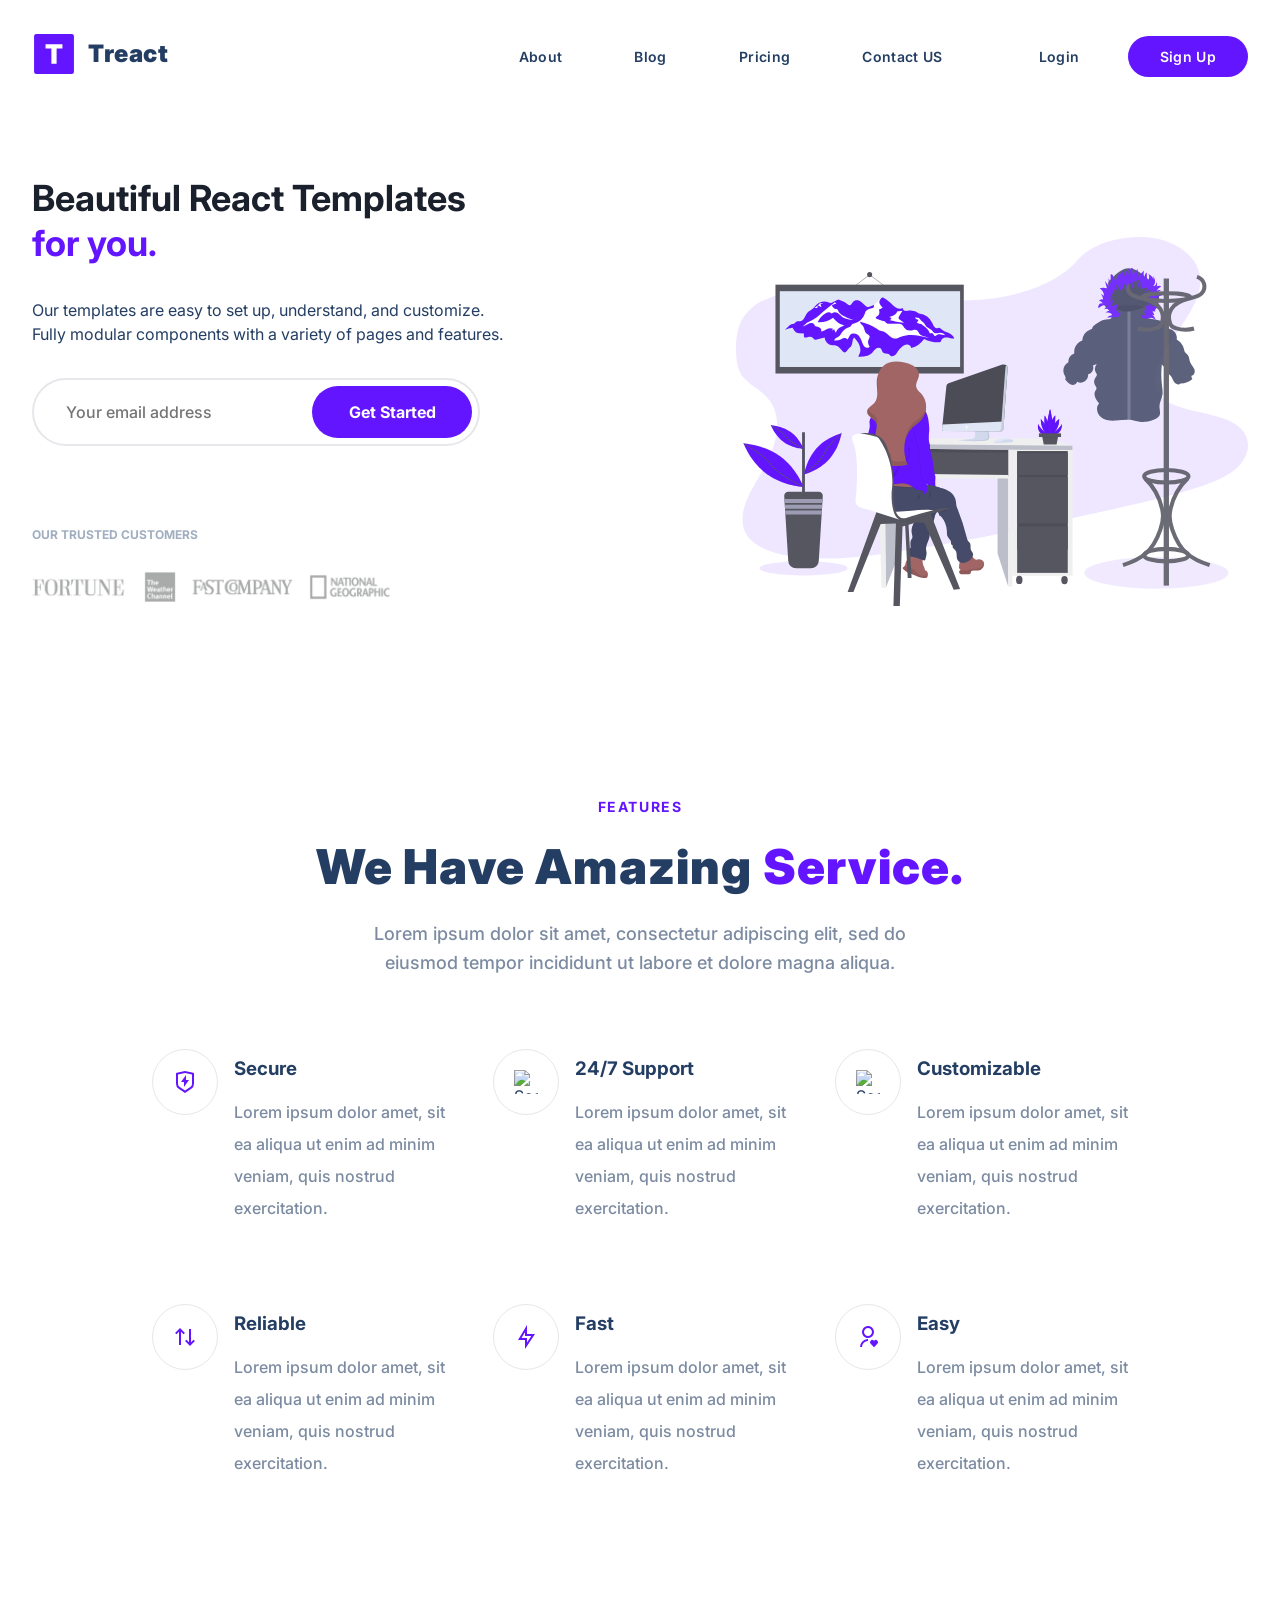
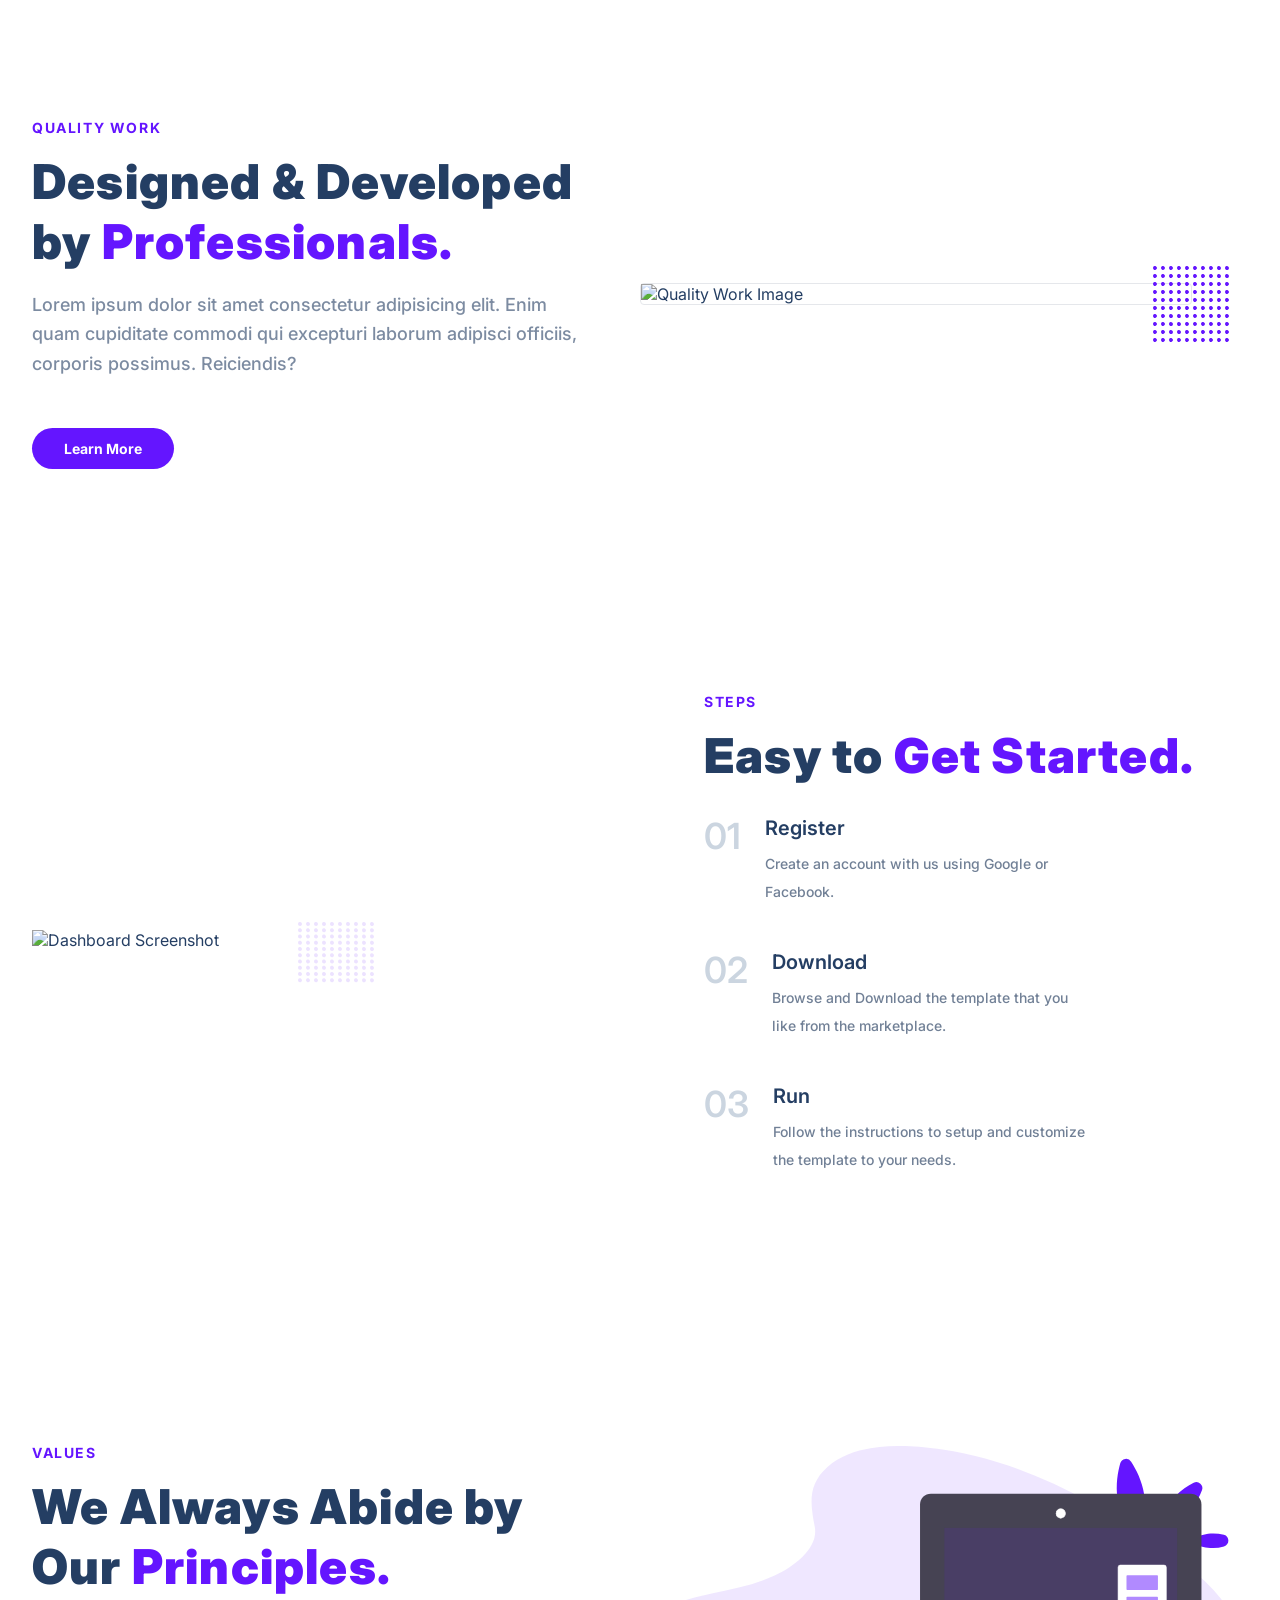
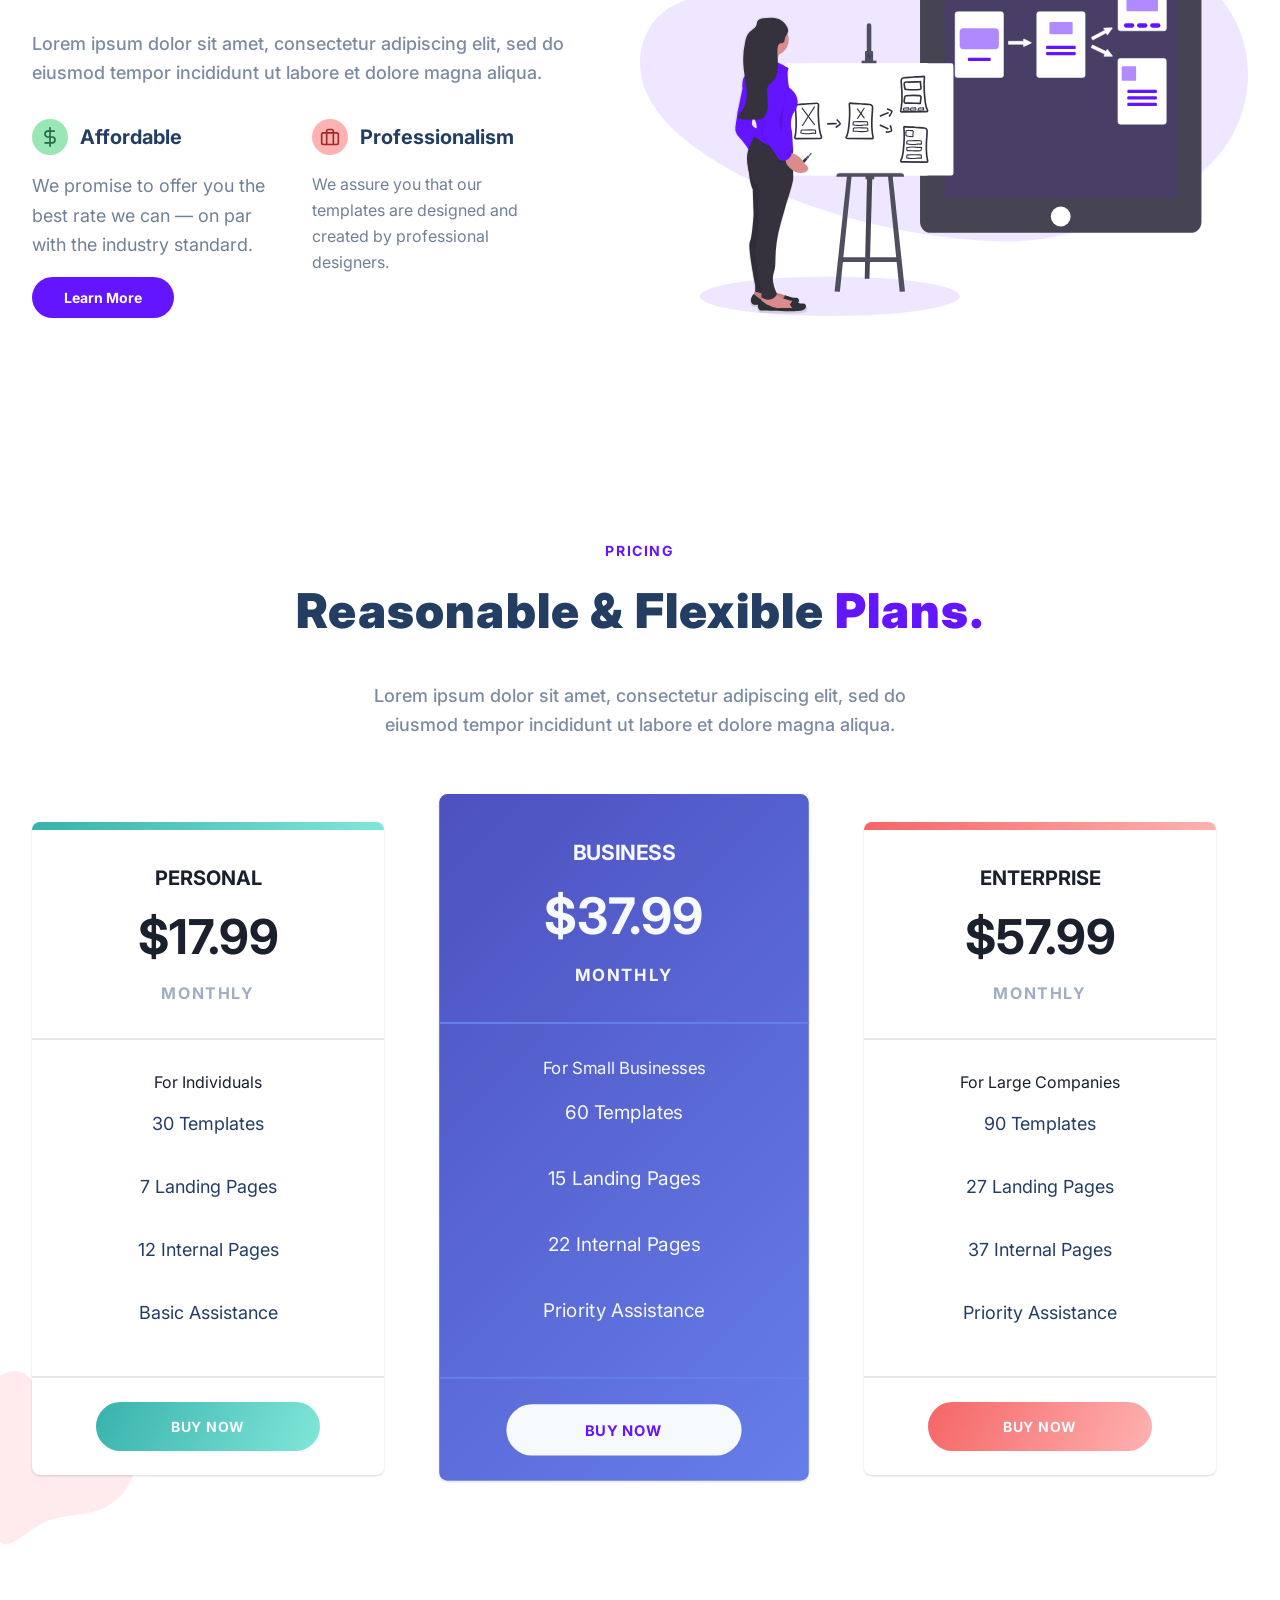
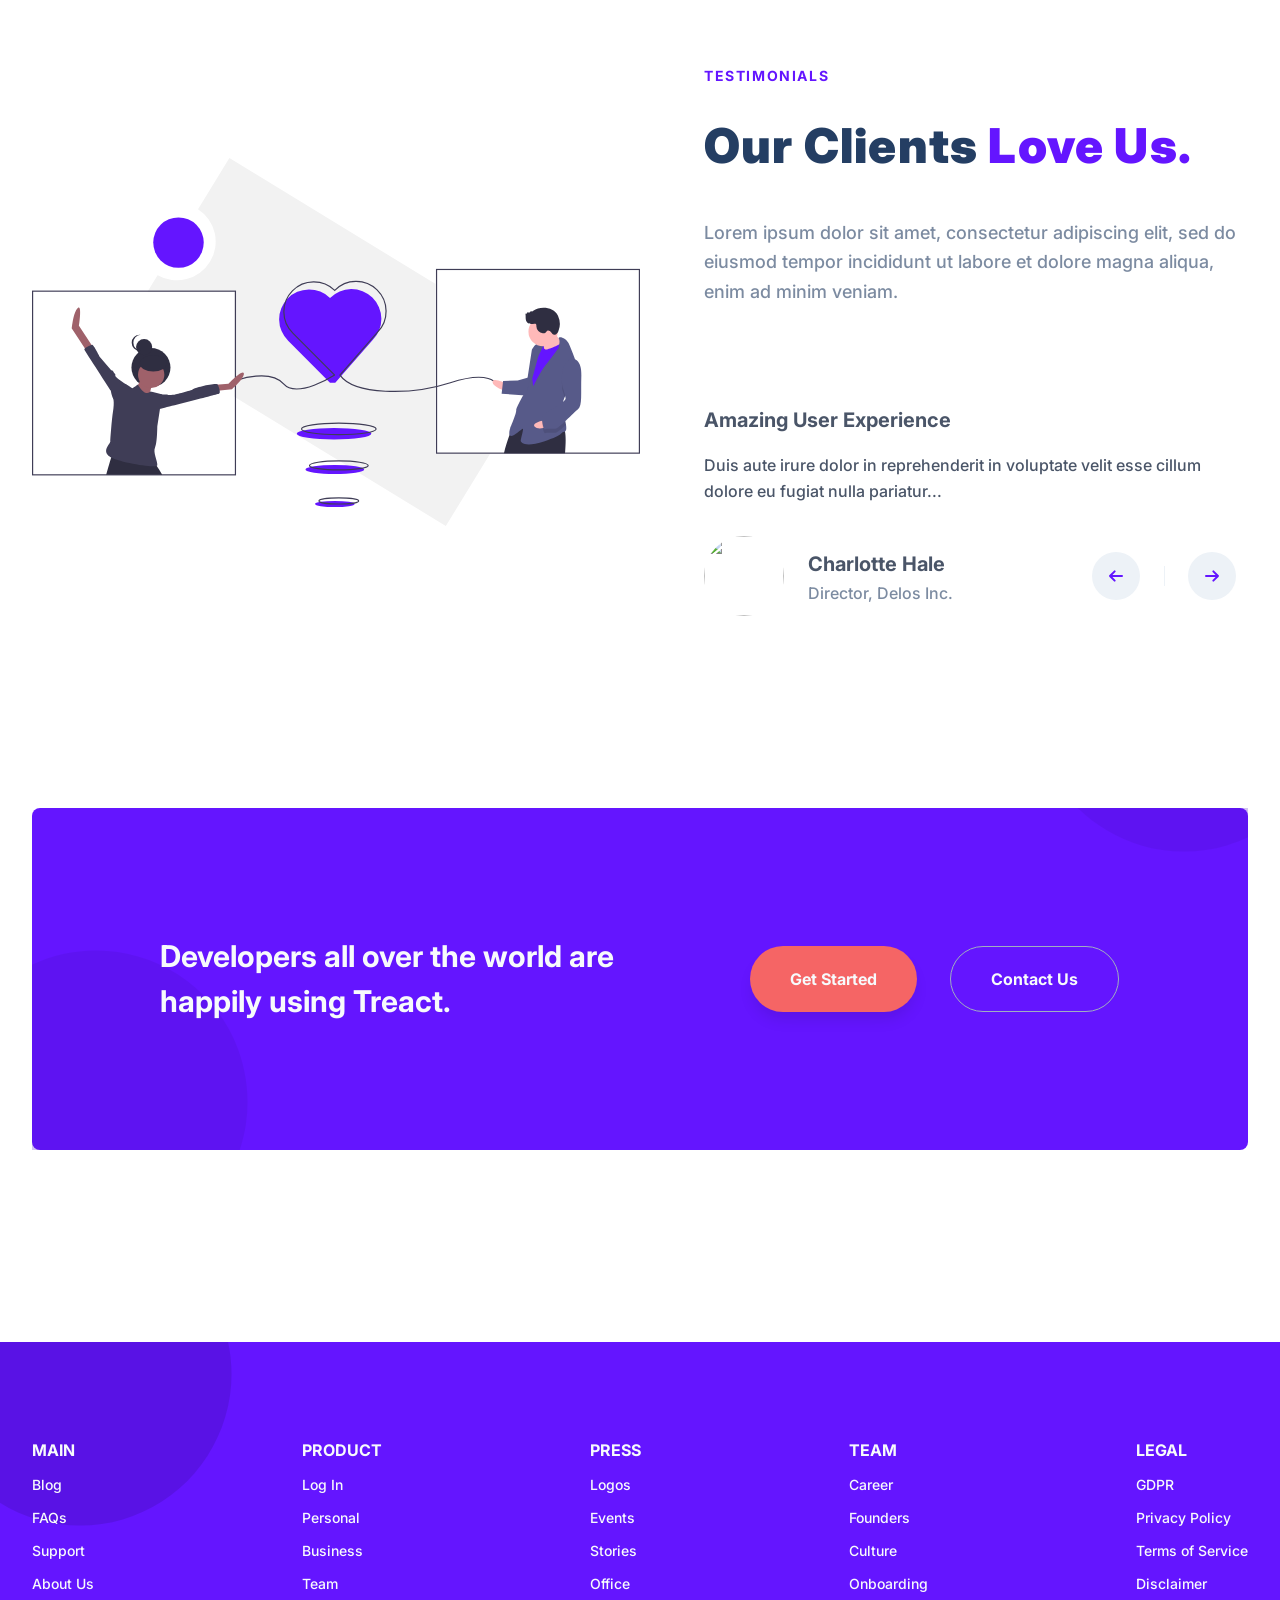
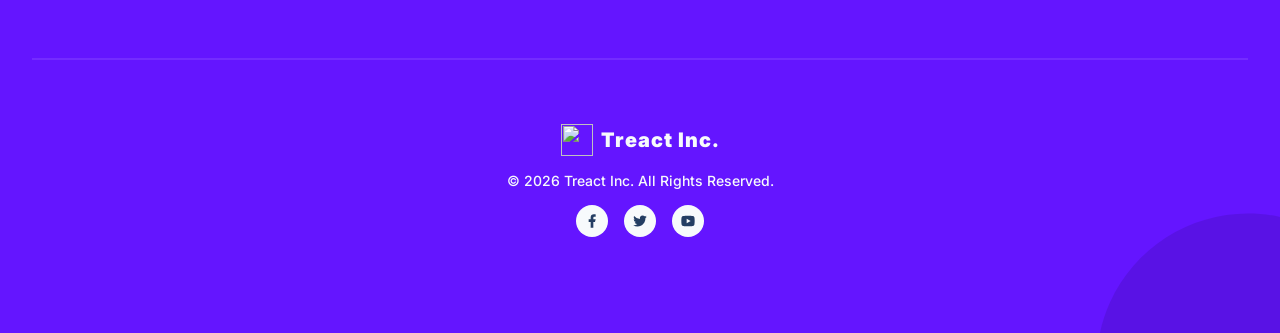
==== commit 084f7a7b: "Corrections and Suggestions" ====
--- a/index.html
+++ b/index.html
@@ -2,95 +2,121 @@
 <html lang="en">
 <head>
     <meta charset="UTF-8">
-    <meta http-equiv="X-UA-Compatible:" content="IE=edge">
+    <meta http-equiv="X-UA-Compatible" content="IE=edge">
     <meta name="viewport" content="width=device-width, initial-scale=1.0">
     <title>My Final Proyect</title>
     <link rel="stylesheet" href="style.css">
-    <link href="https://fonts.googleapis.com/css2?family=Roboto:wght@400;500;700&display=swap" rel="stylesheet">
+   
+
+
+    <script src="https://kit.fontawesome.com/71e164a703.js" crossorigin="anonymous"></script>
+    <link rel="stylesheet" href="https://fonts.googleapis.com/css2?family=Inter:wght@100..900&display=swap">
 </head>
 <body>
- <section id="landing">
+
+<section id="landing">
     <nav>
-     <div class="row nav__row">
+        <div class="row header__row"> 
            <div class="nav__logo">
-             <img src="/assets/logo.svg" alt="Logo Icon" class="nav__logo--img">
-              <div class="nav__logo--title">Treact</div>
+                <img src="assets/logo.2c489fc453a1783cbadacf914efa3df6.svg" alt="Logo Icon" class="nav__logo--img">
+                <div class="nav__logo--title">Treact</div>
            </div>
+
            <div class="nav__links">
-             <a href="#" class="nav__link">About</a> 
-             <a href="#" class="nav__link">Blog</a> 
-             <a href="#" class="nav__link">Pricing</a> 
-             <a href="#" class="nav__link">Contact US</a> 
-             <a href="#" class="nav__link login">Login</a>
-             <a href="#" class="nav__link nav__link--primary">Sign Up</a>
+                <a href="#" class="nav__link">About</a>
+                <a href="#" class="nav__link">Blog</a> 
+                <a href="#" class="nav__link">Pricing</a>
+                <a href="#" class="nav__link">Contact US</a>
+                <a href="#" class="nav__link login">Login</a>
+                <a href="#" class="nav__link nav__link--primary">Sign Up</a>
            </div>
-         </div>
-       </nav>
-     <header>
-       <div class="container">
-          <div class="row">
-               <div class="header__description">
-                  <h1>Beautiful React Templates <span class="purple">for you.</span></h1>
-                     <p class="header__description--para">
-                        Our templates are easy to setup, understand and customize. Fully modular components with a variety of pages and components
-                     </p>
-                  <div class="header__email">
-                    <input type="text" class="header__email--input" placeholder="Your email address">
-                    <button class="header__email--btn">Get Started </button>
-                  </div>
-                  <p class="header__customers--title"> OUR TRUSTED CUSTOMERS</p>
-                   <img src="/assets/customers-logo-strip.680ac7c2e8ae28161d2c.png" class="header__customers">
-               </div>
-
-               <figure class="header__img--wrapper">
-                   <img src="/assets/design-illustration-2.6da6a00b20c07c4a9b65d1870679e1b8.svg" class="header__img">
-               </figure>
-             </div>
-        </div>     
-   </header>
- </section>
+
+           <button class="btn__menu" onclick="openMenu()">
+             <svg xmlns="http://www.w3.org/2000/svg" width="24" height="24" viewBox="0 0 24 24" fill="none" stroke="currentColor" stroke-width="2" stroke-linecap="round" stroke-linejoin="round" class="btn__menu--svg">
+                <line x1="3" y1="12" x2="21" y2="12"></line>
+                <line x1="3" y1="6" x2="21" y2="6"></line>
+                <line x1="3" y1="18" x2="21" y2="18"></line>
+             </svg>
+           </button>
+        </div>
+    </nav>
+
+    <aside class="menu">
+        <button class="menu__close" onclick="closeMenu()">X</button>
+        <div class="menu__links">
+            <a href="#about" class="menu__link" onclick="closeMenu()">About</a>
+            <a href="#blog" class="menu__link" onclick="closeMenu()">Blog</a>
+            <a href="#pricing" class="menu__link" onclick="closeMenu()">Pricing</a>
+            <a href="#contact__us" class="menu__link" onclick="closeMenu()">Contact Us</a>
+            <a href="#login" class="menu__link" onclick="closeMenu()">Login</a>
+            <button class="btn btn--primary" onclick="closeMenu()">Sign up</button>
+        </div>
+    </aside>
+
+    <header>
+        <div class="container">
+            <div class="row header__row">
+                <div class="header__description">
+                    <h1>Beautiful React Templates <span class="purple">for you.</span></h1>
+                    <p class="header__description--para">
+                        Our templates are easy to set up, understand, and customize. Fully modular components with a variety of pages and features.
+                    </p>
+
+                    <div class="header__email">
+                        <input type="text" class="header__email--input" placeholder="Your email address">
+                        <button class="header__email--btn">Get Started</button>
+                    </div>
+
+                    <p class="header__customers--title">OUR TRUSTED CUSTOMERS</p>
+                    <img src="assets/customers-logo-strip.png" class="header__customers">
+                </div>
+
+                <figure class="header__img--wrapper">
+                    <img src="assets/design-illustration-2.6da6a00b20c07c4a9b65d1870679e1b8.svg" class="header__img">
+                </figure>
+            </div>
+        </div>
+    </header>
+</section>
+
+
+ 
 <main>
-   <section id="features">
+  <section id="features">
      <div class="container">
+       <div class="row row__narrow features__row">
           <div class="features__header">
             <h4 class="section__tag">FEATURES</h4>
             <h2 class="section__title">
               We Have Amazing<span class="purple"> Service.</span>
             </h2>
            <div class="section__para">
-              "Lorem ipsum dolor sit amet, consectetur adipiscing elit, sed do eiusmod tempor incididunt ut labore et dolore magna aliqua."
+              Lorem ipsum dolor sit amet, consectetur adipiscing elit, sed do eiusmod tempor incididunt ut labore et dolore magna aliqua.
             </div>
          </div>
         <div class="features__grid">
          <div class="feature">
                <div class="feature__row">
                   <figure class="feature__img--wrapper">
-                  <img src="./assets/shield-icon.svg" class="feature__img"
+                  <img src="assets/shield-icon.daefe14b320b14fbd9cbd18908ac93ec.svg" class="feature__img"
                    alt="Secure icon">
-                  </figure>
+                 </figure>
                  <div class="feature__text">
                    <h3 class="feature__title">Secure</h3>
-                    <p class="feature__para">
-                      Lorem ipsum dolor sit amet, consectetur adipiscing elit,
-                      sed do eiusmod tempor incididunt ut labore et dolore magna aliqua.
-                    </p>
+                    <p class="feature__para">Lorem ipsum dolor amet, sit ea aliqua ut enim ad minim veniam, quis nostrud exercitation.</p>
                   </div>
                </div>
              </div>
-         
-
 
            <div class="feature">
             <div class="feature__row">
                <figure class="feature__img--wrapper">
-                <img src="./assets/support-icon.svg" class="feature__img"
+                <img src="assets/support-icon.svg" class="feature__img"
                 alt="Secure icon">
                </figure>
                  <div class="feature__text">
-                   <h3 class="feature__title">Secure</h3>
-                   <p class="feature__para">
-                     Lorem ipsum dolor sit amet, consectetur adipiscing elit,
-                     sed do eiusmod tempor incididunt ut labore et dolore magna aliqua.
+                   <h3 class="feature__title">24/7 Support</h3>
+                   <p class="feature__para">Lorem ipsum dolor amet, sit ea aliqua ut enim ad minim veniam, quis nostrud exercitation.
                   </p>
                 </div>
              </div>
@@ -99,14 +125,12 @@
              <div class="feature">
             <div class="feature__row">
                <figure class="feature__img--wrapper">
-                <img src="./assets/shield-icon.svg" class="feature__img"
+                <img src="assets/customize-icon.svg" class="feature__img"
                 alt="Secure icon">
                </figure>
                  <div class="feature__text">
-                   <h3 class="feature__title">Secure</h3>
-                   <p class="feature__para">
-                     Lorem ipsum dolor sit amet, consectetur adipiscing elit,
-                     sed do eiusmod tempor incididunt ut labore et dolore magna aliqua.
+                   <h3 class="feature__title">Customizable</h3>
+                   <p class="feature__para">Lorem ipsum dolor amet, sit ea aliqua ut enim ad minim veniam, quis nostrud exercitation.
                   </p>
                 </div>
              </div>
@@ -115,14 +139,13 @@
           <div class="feature">
             <div class="feature__row">
                <figure class="feature__img--wrapper">
-                <img src="./assets/customize-icon.svg" class="feature__img"
+                <img src="assets/reliable-icon.1367510a8f0a1bec76dc425d25f92f43.svg" class="feature__img"
                 alt="Secure icon">
                </figure>
                  <div class="feature__text">
-                   <h3 class="feature__title">Secure</h3>
+                   <h3 class="feature__title">Reliable</h3>
                    <p class="feature__para">
-                     Lorem ipsum dolor sit amet, consectetur adipiscing elit,
-                     sed do eiusmod tempor incididunt ut labore et dolore magna aliqua.
+                   Lorem ipsum dolor amet, sit ea aliqua ut enim ad minim veniam, quis nostrud exercitation.
                   </p>
                 </div>
                </div>
@@ -131,14 +154,13 @@
          <div class="feature">
             <div class="feature__row">
                <figure class="feature__img--wrapper">
-                <img src="./assets/reliable-icon.svg" class="feature__img"
+                <img src="assets/fast-icon.dbb971a73d4805d2fc3bcdacdb55beba.svg" class="feature__img"
                 alt="Secure icon">
                </figure>
                  <div class="feature__text">
-                   <h3 class="feature__title">Secure</h3>
+                   <h3 class="feature__title">Fast</h3>
                    <p class="feature__para">
-                     Lorem ipsum dolor sit amet, consectetur adipiscing elit,
-                     sed do eiusmod tempor incididunt ut labore et dolore magna aliqua.
+                   Lorem ipsum dolor amet, sit ea aliqua ut enim ad minim veniam, quis nostrud exercitation.
                   </p>
                 </div>
                </div>
@@ -147,33 +169,29 @@
          <div class="feature">
             <div class="feature__row">
                <figure class="feature__img--wrapper">
-                <img src="./assets/simple-icon.svg" class="feature__img"
+                <img src="assets/simple-icon.673b7e1750b2a4ef32907fc164828d00.svg" class="feature__img"
                 alt="Secure icon">
                </figure>
                  <div class="feature__text">
-                   <h3 class="feature__title">Secure</h3>
+                   <h3 class="feature__title">Easy</h3>
                    <p class="feature__para">
-                     Lorem ipsum dolor sit amet, consectetur adipiscing elit,
-                     sed do eiusmod tempor incididunt ut labore et dolore magna aliqua.
+                     Lorem ipsum dolor amet, sit ea aliqua ut enim ad minim veniam, quis nostrud exercitation.
                   </p>
                 </div>
                </div>
-            </div>
-      </div> 
-    </div>
+             </div>  
+
+
+        </div> 
+     </div>
   </section>
-
   <section id="quality">
-    <div class="container">
-       <div class="row">
-         <div class="quality_description">
-           <div class="section__tag">QUALITY WORK
-           </div>
-             <h2 class="section__title">
-              "Designed & Developed by
-              <span class="purple">Profressionals.
-              </span>
-             </h2>
+   <div class="container">
+      <div class="row quality__row">
+         <div class="quality__description">
+          <div class="section__tag">QUALITY WORK  </div>
+           <h2 class="section__title"> Designed & Developed by
+             <span class="purple">Professionals.</span> </h2>
               <p class="section__para">
                 Lorem ipsum dolor sit amet consectetur
                 adipisicing elit. Enim quam cupiditate
@@ -183,27 +201,44 @@
               <button class="btn" >Learn More</button>
             </div>
             <figure class="quality__img--wrapper">
-              <img src="/assets/hero-screenshot-1.png" class="quality__img" alt="Quality Work Image">
-              <svg viewbox="0 0 1280 1280" class="quality__grid">
-              <path d="">  </path>  
+              <img src="assets/hero-screenshot-1.png" class="quality__img" alt="Quality Work Image">
+               <svg viewBox="0 0 1280 1280" class="quality__grid">
+                <path d="M55 33.5C44.5 37 35 47.6 32.8 58.3c-4.3 20.6 16.3 41.2 36.9 36.9 15.5-3.2 27.5-19 26-33.9-1.1-10.5-9-21.3-19-26.2-6.1-2.9-15.5-3.6-21.7-1.6zM183 33.5c-15.1 5-25.3 21.6-22.2 36.2 2.5 11.9 13.6 23 25.4 25.5 19.4 4.1 39.5-14.2 37.5-33.9-1.1-10.5-9-21.3-19-26.2-6.1-2.9-15.5-3.6-21.7-1.6zM311 33.5c-10.5 3.5-20 14.1-22.2 24.8-4.3 20.6 16.3 41.2 36.9 36.9 15.5-3.2 27.5-19 26-33.9-1.1-10.5-9-21.3-19-26.2-6.1-2.9-15.5-3.6-21.7-1.6zM439 33.5c-10.5 3.5-20 14.1-22.2 24.8-4.3 20.6 16.3 41.2 36.9 36.9 15.5-3.2 27.5-19 26-33.9-1.1-10.5-9-21.3-19-26.2-6.1-2.9-15.5-3.6-21.7-1.6zM567 33.5c-10.5 3.5-20 14.1-22.2 24.8-4.3 20.6 16.3 41.2 36.9 36.9 15.5-3.2 27.5-19 26-33.9-1.1-10.5-9-21.3-19-26.2-6.1-2.9-15.5-3.6-21.7-1.6zM695 33.5c-10.5 3.5-20 14.1-22.2 24.8-4.3 20.6 16.3 41.2 36.9 36.9 15.5-3.2 27.5-19 26-33.9-1.1-10.5-9-21.3-19-26.2-6.1-2.9-15.5-3.6-21.7-1.6zM823 33.5c-10.5 3.5-20 14.1-22.2 24.8-4.3 20.6 16.3 41.2 36.9 36.9 15.5-3.2 27.5-19 26-33.9-1.1-10.5-9-21.3-19-26.2-6.1-2.9-15.5-3.6-21.7-1.6zM951 33.5c-10.5 3.5-20 14.1-22.2 24.8-4.3 20.6 16.3 41.2 36.9 36.9 15.5-3.2 27.5-19 26-33.9-1.1-10.5-9-21.3-19-26.2-6.1-2.9-15.5-3.6-21.7-1.6zM1079 33.5c-10.5 3.5-20 14.1-22.2 24.8-2.5 11.7 3.2 24.4 14.2 31.9 10.7 7.4 22.9 7.5 33.7.3 17.7-11.8 20.1-33.8 5.3-48.5-8.5-8.6-20.7-11.9-31-8.5zM1207 33.5c-10.5 3.5-20 14.1-22.2 24.8-2.5 11.7 3.2 24.4 14.2 31.9 10.7 7.4 22.9 7.5 33.7.3 17.7-11.8 20.1-33.8 5.3-48.5-8.5-8.6-20.7-11.9-31-8.5zM55 161.5c-10.5 3.5-20 14.1-22.2 24.8-4.3 20.6 16.3 41.2 36.9 36.9 15.5-3.2 27.5-19 26-33.9-1.1-10.5-9-21.3-19-26.2-6.1-2.9-15.5-3.6-21.7-1.6zM183 161.5c-15.1 5-25.3 21.6-22.2 36.2 2.5 11.9 13.6 23 25.4 25.5 19.4 4.1 39.5-14.2 37.5-33.9-1.1-10.5-9-21.3-19-26.2-6.1-2.9-15.5-3.6-21.7-1.6zM311 161.5c-10.5 3.5-20 14.1-22.2 24.8-4.3 20.6 16.3 41.2 36.9 36.9 15.5-3.2 27.5-19 26-33.9-1.1-10.5-9-21.3-19-26.2-6.1-2.9-15.5-3.6-21.7-1.6zM439 161.5c-10.5 3.5-20 14.1-22.2 24.8-4.3 20.6 16.3 41.2 36.9 36.9 15.5-3.2 27.5-19 26-33.9-1.1-10.5-9-21.3-19-26.2-6.1-2.9-15.5-3.6-21.7-1.6zM567 161.5c-10.5 3.5-20 14.1-22.2 24.8-4.3 20.6 16.3 41.2 36.9 36.9 15.5-3.2 27.5-19 26-33.9-1.1-10.5-9-21.3-19-26.2-6.1-2.9-15.5-3.6-21.7-1.6zM695 161.5c-10.5 3.5-20 14.1-22.2 24.8-4.3 20.6 16.3 41.2 36.9 36.9 15.5-3.2 27.5-19 26-33.9-1.1-10.5-9-21.3-19-26.2-6.1-2.9-15.5-3.6-21.7-1.6zM823 161.5c-10.5 3.5-20 14.1-22.2 24.8-4.3 20.6 16.3 41.2 36.9 36.9 15.5-3.2 27.5-19 26-33.9-1.1-10.5-9-21.3-19-26.2-6.1-2.9-15.5-3.6-21.7-1.6zM951 161.5c-10.5 3.5-20 14.1-22.2 24.8-4.3 20.6 16.3 41.2 36.9 36.9 15.5-3.2 27.5-19 26-33.9-1.1-10.5-9-21.3-19-26.2-6.1-2.9-15.5-3.6-21.7-1.6zM1079 161.5c-10.5 3.5-20 14.1-22.2 24.8-2.5 11.7 3.2 24.4 14.2 31.9 10.7 7.4 22.9 7.5 33.7.3 17.7-11.8 20.1-33.8 5.3-48.5-8.5-8.6-20.7-11.9-31-8.5zM1207 161.5c-10.5 3.5-20 14.1-22.2 24.8-2.5 11.7 3.2 24.4 14.2 31.9 10.7 7.4 22.9 7.5 33.7.3 17.7-11.8 20.1-33.8 5.3-48.5-8.5-8.6-20.7-11.9-31-8.5zM55 289.5c-10.5 3.5-20 14.1-22.2 24.8-4.3 20.6 16.3 41.2 36.9 36.9 15.5-3.2 27.5-19 26-33.9-1.1-10.5-9-21.3-19-26.2-6.1-2.9-15.5-3.6-21.7-1.6zM183 289.5c-10.5 3.5-20 14.1-22.2 24.8-4.3 20.6 16.3 41.2 36.9 36.9 15.5-3.2 27.5-19 26-33.9-1.1-10.5-9-21.3-19-26.2-6.1-2.9-15.5-3.6-21.7-1.6zM311 289.5c-10.5 3.5-20 14.1-22.2 24.8-4.3 20.6 16.3 41.2 36.9 36.9 15.5-3.2 27.5-19 26-33.9-1.1-10.5-9-21.3-19-26.2-6.1-2.9-15.5-3.6-21.7-1.6zM439 289.5c-10.5 3.5-20 14.1-22.2 24.8-4.3 20.6 16.3 41.2 36.9 36.9 15.5-3.2 27.5-19 26-33.9-1.1-10.5-9-21.3-19-26.2-6.1-2.9-15.5-3.6-21.7-1.6zM567 289.5c-10.5 3.5-20 14.1-22.2 24.8-4.3 20.6 16.3 41.2 36.9 36.9 15.5-3.2 27.5-19 26-33.9-1.1-10.5-9-21.3-19-26.2-6.1-2.9-15.5-3.6-21.7-1.6zM695 289.5c-10.5 3.5-20 14.1-22.2 24.8-4.3 20.6 16.3 41.2 36.9 36.9 15.5-3.2 27.5-19 26-33.9-1.1-10.5-9-21.3-19-26.2-6.1-2.9-15.5-3.6-21.7-1.6zM823 289.5c-10.5 3.5-20 14.1-22.2 24.8-4.3 20.6 16.3 41.2 36.9 36.9 15.5-3.2 27.5-19 26-33.9-1.1-10.5-9-21.3-19-26.2-6.1-2.9-15.5-3.6-21.7-1.6zM951 289.5c-10.5 3.5-20 14.1-22.2 24.8-4.3 20.6 16.3 41.2 36.9 36.9 15.5-3.2 27.5-19 26-33.9-1.1-10.5-9-21.3-19-26.2-6.1-2.9-15.5-3.6-21.7-1.6zM1079 289.5c-10.5 3.5-20 14.1-22.2 24.8-4.3 20.6 16.3 41.2 36.9 36.9 15.5-3.2 27.5-19 26-33.9-1.1-10.5-9-21.3-19-26.2-6.1-2.9-15.5-3.6-21.7-1.6zM1207 289.5c-10.5 3.5-20 14.1-22.2 24.8-4.3 20.6 16.3 41.2 36.9 36.9 15.5-3.2 27.5-19 26-33.9-1.1-10.5-9-21.3-19-26.2-6.1-2.9-15.5-3.6-21.7-1.6zM55 417.5c-10.5 3.5-20 14.1-22.2 24.8-4.3 20.6 16.3 41.2 36.9 36.9 15.5-3.2 27.5-19 26-33.9-1.1-10.5-9-21.3-19-26.2-6.1-2.9-15.5-3.6-21.7-1.6zM183 417.5c-10.5 3.5-20 14.1-22.2 24.8-4.3 20.6 16.3 41.2 36.9 36.9 15.5-3.2 27.5-19 26-33.9-1.1-10.5-9-21.3-19-26.2-6.1-2.9-15.5-3.6-21.7-1.6zM311 417.5c-10.5 3.5-20 14.1-22.2 24.8-4.3 20.6 16.3 41.2 36.9 36.9 15.5-3.2 27.5-19 26-33.9-1.1-10.5-9-21.3-19-26.2-6.1-2.9-15.5-3.6-21.7-1.6zM439 417.5c-10.5 3.5-20 14.1-22.2 24.8-4.3 20.6 16.3 41.2 36.9 36.9 15.5-3.2 27.5-19 26-33.9-1.1-10.5-9-21.3-19-26.2-6.1-2.9-15.5-3.6-21.7-1.6zM567 417.5c-10.5 3.5-20 14.1-22.2 24.8-4.3 20.6 16.3 41.2 36.9 36.9 15.5-3.2 27.5-19 26-33.9-1.1-10.5-9-21.3-19-26.2-6.1-2.9-15.5-3.6-21.7-1.6zM695 417.5c-10.5 3.5-20 14.1-22.2 24.8-4.3 20.6 16.3 41.2 36.9 36.9 15.5-3.2 27.5-19 26-33.9-1.1-10.5-9-21.3-19-26.2-6.1-2.9-15.5-3.6-21.7-1.6zM823 417.5c-10.5 3.5-20 14.1-22.2 24.8-4.3 20.6 16.3 41.2 36.9 36.9 15.5-3.2 27.5-19 26-33.9-1.1-10.5-9-21.3-19-26.2-6.1-2.9-15.5-3.6-21.7-1.6zM951 417.5c-10.5 3.5-20 14.1-22.2 24.8-4.3 20.6 16.3 41.2 36.9 36.9 15.5-3.2 27.5-19 26-33.9-1.1-10.5-9-21.3-19-26.2-6.1-2.9-15.5-3.6-21.7-1.6zM1079 417.5c-10.5 3.5-20 14.1-22.2 24.8-4.3 20.6 16.3 41.2 36.9 36.9 15.5-3.2 27.5-19 26-33.9-1.1-10.5-9-21.3-19-26.2-6.1-2.9-15.5-3.6-21.7-1.6zM1207 417.5c-10.5 3.5-20 14.1-22.2 24.8-4.3 20.6 16.3 41.2 36.9 36.9 15.5-3.2 27.5-19 26-33.9-1.1-10.5-9-21.3-19-26.2-6.1-2.9-15.5-3.6-21.7-1.6zM55 545.5c-10.5 3.5-20 14.1-22.2 24.8-4.3 20.6 16.3 41.2 36.9 36.9 15.5-3.2 27.5-19 26-33.9-1.1-10.5-9-21.3-19-26.2-6.1-2.9-15.5-3.6-21.7-1.6zM183 545.5c-10.5 3.5-20 14.1-22.2 24.8-4.3 20.6 16.3 41.2 36.9 36.9 15.5-3.2 27.5-19 26-33.9-1.1-10.5-9-21.3-19-26.2-6.1-2.9-15.5-3.6-21.7-1.6zM311 545.5c-10.5 3.5-20 14.1-22.2 24.8-4.3 20.6 16.3 41.2 36.9 36.9 15.5-3.2 27.5-19 26-33.9-1.1-10.5-9-21.3-19-26.2-6.1-2.9-15.5-3.6-21.7-1.6zM439 545.5c-10.5 3.5-20 14.1-22.2 24.8-4.3 20.6 16.3 41.2 36.9 36.9 15.5-3.2 27.5-19 26-33.9-1.1-10.5-9-21.3-19-26.2-6.1-2.9-15.5-3.6-21.7-1.6zM567 545.5c-10.5 3.5-20 14.1-22.2 24.8-4.3 20.6 16.3 41.2 36.9 36.9 15.5-3.2 27.5-19 26-33.9-1.1-10.5-9-21.3-19-26.2-6.1-2.9-15.5-3.6-21.7-1.6zM695 545.5c-10.5 3.5-20 14.1-22.2 24.8-4.3 20.6 16.3 41.2 36.9 36.9 15.5-3.2 27.5-19 26-33.9-1.1-10.5-9-21.3-19-26.2-6.1-2.9-15.5-3.6-21.7-1.6zM823 545.5c-10.5 3.5-20 14.1-22.2 24.8-4.3 20.6 16.3 41.2 36.9 36.9 15.5-3.2 27.5-19 26-33.9-1.1-10.5-9-21.3-19-26.2-6.1-2.9-15.5-3.6-21.7-1.6zM951 545.5c-10.5 3.5-20 14.1-22.2 24.8-4.3 20.6 16.3 41.2 36.9 36.9 15.5-3.2 27.5-19 26-33.9-1.1-10.5-9-21.3-19-26.2-6.1-2.9-15.5-3.6-21.7-1.6zM1079 545.5c-10.5 3.5-20 14.1-22.2 24.8-4.3 20.6 16.3 41.2 36.9 36.9 15.5-3.2 27.5-19 26-33.9-1.1-10.5-9-21.3-19-26.2-6.1-2.9-15.5-3.6-21.7-1.6zM1207 545.5c-10.5 3.5-20 14.1-22.2 24.8-4.3 20.6 16.3 41.2 36.9 36.9 15.5-3.2 27.5-19 26-33.9-1.1-10.5-9-21.3-19-26.2-6.1-2.9-15.5-3.6-21.7-1.6zM55 673.5c-10.5 3.5-20 14.1-22.2 24.8-4.3 20.6 16.3 41.2 36.9 36.9 15.5-3.2 27.5-19 26-33.9-1.1-10.5-9-21.3-19-26.2-6.1-2.9-15.5-3.6-21.7-1.6zM183 673.5c-10.5 3.5-20 14.1-22.2 24.8-4.3 20.6 16.3 41.2 36.9 36.9 15.5-3.2 27.5-19 26-33.9-1.1-10.5-9-21.3-19-26.2-6.1-2.9-15.5-3.6-21.7-1.6zM311 673.5c-10.5 3.5-20 14.1-22.2 24.8-4.3 20.6 16.3 41.2 36.9 36.9 15.5-3.2 27.5-19 26-33.9-1.1-10.5-9-21.3-19-26.2-6.1-2.9-15.5-3.6-21.7-1.6zM439 673.5c-10.5 3.5-20 14.1-22.2 24.8-4.3 20.6 16.3 41.2 36.9 36.9 15.5-3.2 27.5-19 26-33.9-1.1-10.5-9-21.3-19-26.2-6.1-2.9-15.5-3.6-21.7-1.6zM567 673.5c-10.5 3.5-20 14.1-22.2 24.8-4.3 20.6 16.3 41.2 36.9 36.9 15.5-3.2 27.5-19 26-33.9-1.1-10.5-9-21.3-19-26.2-6.1-2.9-15.5-3.6-21.7-1.6zM695 673.5c-10.5 3.5-20 14.1-22.2 24.8-4.3 20.6 16.3 41.2 36.9 36.9 15.5-3.2 27.5-19 26-33.9-1.1-10.5-9-21.3-19-26.2-6.1-2.9-15.5-3.6-21.7-1.6zM823 673.5c-10.5 3.5-20 14.1-22.2 24.8-4.3 20.6 16.3 41.2 36.9 36.9 15.5-3.2 27.5-19 26-33.9-1.1-10.5-9-21.3-19-26.2-6.1-2.9-15.5-3.6-21.7-1.6zM951 673.5c-10.5 3.5-20 14.1-22.2 24.8-4.3 20.6 16.3 41.2 36.9 36.9 15.5-3.2 27.5-19 26-33.9-1.1-10.5-9-21.3-19-26.2-6.1-2.9-15.5-3.6-21.7-1.6zM1079 673.5c-10.5 3.5-20 14.1-22.2 24.8-4.3 20.6 16.3 41.2 36.9 36.9 15.5-3.2 27.5-19 26-33.9-1.1-10.5-9-21.3-19-26.2-6.1-2.9-15.5-3.6-21.7-1.6zM1207 673.5c-10.5 3.5-20 14.1-22.2 24.8-4.3 20.6 16.3 41.2 36.9 36.9 15.5-3.2 27.5-19 26-33.9-1.1-10.5-9-21.3-19-26.2-6.1-2.9-15.5-3.6-21.7-1.6zM55 801.5c-10.5 3.5-20 14.1-22.2 24.8-4.3 20.6 16.3 41.2 36.9 36.9 15.5-3.2 27.5-19 26-33.9-1.1-10.5-9-21.3-19-26.2-6.1-2.9-15.5-3.6-21.7-1.6zM183 801.5c-10.5 3.5-20 14.1-22.2 24.8-4.3 20.6 16.3 41.2 36.9 36.9 15.5-3.2 27.5-19 26-33.9-1.1-10.5-9-21.3-19-26.2-6.1-2.9-15.5-3.6-21.7-1.6zM311 801.5c-10.5 3.5-20 14.1-22.2 24.8-2.5 11.7 3.2 24.4 14.2 31.9 10.7 7.4 22.9 7.5 33.7.3 17.7-11.8 20.1-33.8 5.3-48.5-8.5-8.6-20.7-11.9-31-8.5zM439 801.5c-10.5 3.5-20 14.1-22.2 24.8-2.5 11.7 3.2 24.4 14.2 31.9 10.7 7.4 22.9 7.5 33.7.3 17.7-11.8 20.1-33.8 5.3-48.5-8.5-8.6-20.7-11.9-31-8.5zM567 801.5c-15.1 5-25.3 21.6-22.2 36.2 2.5 11.9 13.6 23 25.5 25.5 19.3 4.1 39.4-14.2 37.4-33.9-1.1-10.5-9-21.3-19-26.2-6.1-2.9-15.5-3.6-21.7-1.6zM695 801.5c-15.1 5-25.3 21.6-22.2 36.2 2.5 11.9 13.6 23 25.5 25.5 19.3 4.1 39.4-14.2 37.4-33.9-1.1-10.5-9-21.3-19-26.2-6.1-2.9-15.5-3.6-21.7-1.6zM823 801.5c-15.1 5-25.3 21.6-22.2 36.2 2.5 11.9 13.6 23 25.5 25.5 19.3 4.1 39.4-14.2 37.4-33.9-1.1-10.5-9-21.3-19-26.2-6.1-2.9-15.5-3.6-21.7-1.6zM951 801.5c-15.1 5-25.3 21.6-22.2 36.2 2.5 11.9 13.6 23 25.5 25.5 19.3 4.1 39.4-14.2 37.4-33.9-1.1-10.5-9-21.3-19-26.2-6.1-2.9-15.5-3.6-21.7-1.6zM1079 801.5c-10.5 3.5-20 14.1-22.2 24.8-4.3 20.6 16.3 41.2 36.9 36.9 15.5-3.2 27.5-19 26-33.9-1.1-10.5-9-21.3-19-26.2-6.1-2.9-15.5-3.6-21.7-1.6zM1207 801.5c-10.5 3.5-20 14.1-22.2 24.8-4.3 20.6 16.3 41.2 36.9 36.9 15.5-3.2 27.5-19 26-33.9-1.1-10.5-9-21.3-19-26.2-6.1-2.9-15.5-3.6-21.7-1.6zM55 929.5c-10.5 3.5-20 14.1-22.2 24.8-4.3 20.6 16.3 41.2 36.9 36.9 15.5-3.2 27.5-19 26-33.9-1.1-10.5-9-21.3-19-26.2-6.1-2.9-15.5-3.6-21.7-1.6zM183 929.5c-10.5 3.5-20 14.1-22.2 24.8-4.3 20.6 16.3 41.2 36.9 36.9 15.5-3.2 27.5-19 26-33.9-1.1-10.5-9-21.3-19-26.2-6.1-2.9-15.5-3.6-21.7-1.6zM311 929.5c-10.5 3.5-20 14.1-22.2 24.8-2.5 11.7 3.2 24.4 14.2 31.9 10.7 7.4 22.9 7.5 33.7.3 17.7-11.8 20.1-33.8 5.3-48.5-8.5-8.6-20.7-11.9-31-8.5zM439 929.5c-10.5 3.5-20 14.1-22.2 24.8-2.5 11.7 3.2 24.4 14.2 31.9 10.7 7.4 22.9 7.5 33.7.3 17.7-11.8 20.1-33.8 5.3-48.5-8.5-8.6-20.7-11.9-31-8.5zM567 929.5c-15.1 5-25.3 21.6-22.2 36.2 2.5 11.9 13.6 23 25.5 25.5 19.3 4.1 39.4-14.2 37.4-33.9-1.1-10.5-9-21.3-19-26.2-6.1-2.9-15.5-3.6-21.7-1.6zM695 929.5c-15.1 5-25.3 21.6-22.2 36.2 2.5 11.9 13.6 23 25.5 25.5 19.3 4.1 39.4-14.2 37.4-33.9-1.1-10.5-9-21.3-19-26.2-6.1-2.9-15.5-3.6-21.7-1.6zM823 929.5c-15.1 5-25.3 21.6-22.2 36.2 2.5 11.9 13.6 23 25.5 25.5 19.3 4.1 39.4-14.2 37.4-33.9-1.1-10.5-9-21.3-19-26.2-6.1-2.9-15.5-3.6-21.7-1.6zM951 929.5c-15.1 5-25.3 21.6-22.2 36.2 2.5 11.9 13.6 23 25.5 25.5 19.3 4.1 39.4-14.2 37.4-33.9-1.1-10.5-9-21.3-19-26.2-6.1-2.9-15.5-3.6-21.7-1.6zM1079 929.5c-10.5 3.5-20 14.1-22.2 24.8-4.3 20.6 16.3 41.2 36.9 36.9 15.5-3.2 27.5-19 26-33.9-1.1-10.5-9-21.3-19-26.2-6.1-2.9-15.5-3.6-21.7-1.6zM1207 929.5c-10.5 3.5-20 14.1-22.2 24.8-4.3 20.6 16.3 41.2 36.9 36.9 15.5-3.2 27.5-19 26-33.9-1.1-10.5-9-21.3-19-26.2-6.1-2.9-15.5-3.6-21.7-1.6zM55 1057.5c-10.5 3.5-20 14.1-22.2 24.8-4.3 20.6 16.3 41.2 36.9 36.9 15.5-3.2 27.5-19 26-33.9-1.1-10.5-9-21.3-19-26.2-6.1-2.9-15.5-3.6-21.7-1.6zM183 1057.5c-10.5 3.5-20 14.1-22.2 24.8-4.3 20.6 16.3 41.2 36.9 36.9 15.5-3.2 27.5-19 26-33.9-1.1-10.5-9-21.3-19-26.2-6.1-2.9-15.5-3.6-21.7-1.6zM311 1057.5c-10.5 3.5-20 14.1-22.2 24.8-2.5 11.7 3.2 24.4 14.2 31.9 10.7 7.4 22.9 7.5 33.7.3 17.7-11.8 20.1-33.8 5.3-48.5-8.5-8.6-20.7-11.9-31-8.5zM439 1057.5c-10.5 3.5-20 14.1-22.2 24.8-2.5 11.7 3.2 24.4 14.2 31.9 10.7 7.4 22.9 7.5 33.7.3 17.7-11.8 20.1-33.8 5.3-48.5-8.5-8.6-20.7-11.9-31-8.5zM567 1057.5c-10.5 3.5-20 14.1-22.2 24.8-4.3 20.6 16.3 41.2 36.9 36.9 15.5-3.2 27.5-19 26-33.9-1.1-10.5-9-21.3-19-26.2-6.1-2.9-15.5-3.6-21.7-1.6zM695 1057.5c-10.5 3.5-20 14.1-22.2 24.8-4.3 20.6 16.3 41.2 36.9 36.9 15.5-3.2 27.5-19 26-33.9-1.1-10.5-9-21.3-19-26.2-6.1-2.9-15.5-3.6-21.7-1.6zM823 1057.5c-10.5 3.5-20 14.1-22.2 24.8-4.3 20.6 16.3 41.2 36.9 36.9 15.5-3.2 27.5-19 26-33.9-1.1-10.5-9-21.3-19-26.2-6.1-2.9-15.5-3.6-21.7-1.6zM951 1057.5c-10.5 3.5-20 14.1-22.2 24.8-4.3 20.6 16.3 41.2 36.9 36.9 15.5-3.2 27.5-19 26-33.9-1.1-10.5-9-21.3-19-26.2-6.1-2.9-15.5-3.6-21.7-1.6zM1079 1057.5c-10.5 3.5-20 14.1-22.2 24.8-4.3 20.6 16.3 41.2 36.9 36.9 15.5-3.2 27.5-19 26-33.9-1.1-10.5-9-21.3-19-26.2-6.1-2.9-15.5-3.6-21.7-1.6zM1207 1057.5c-10.5 3.5-20 14.1-22.2 24.8-4.3 20.6 16.3 41.2 36.9 36.9 15.5-3.2 27.5-19 26-33.9-1.1-10.5-9-21.3-19-26.2-6.1-2.9-15.5-3.6-21.7-1.6zM55 1185.5c-10.5 3.5-20 14.1-22.2 24.8-4.3 20.6 16.3 41.2 36.9 36.9 15.5-3.2 27.5-19 26-33.9-1.1-10.5-9-21.3-19-26.2-6.1-2.9-15.5-3.6-21.7-1.6zM183 1185.5c-10.5 3.5-20 14.1-22.2 24.8-4.3 20.6 16.3 41.2 36.9 36.9 15.5-3.2 27.5-19 26-33.9-1.1-10.5-9-21.3-19-26.2-6.1-2.9-15.5-3.6-21.7-1.6zM311 1185.5c-10.5 3.5-20 14.1-22.2 24.8-4.3 20.6 16.3 41.2 36.9 36.9 15.5-3.2 27.5-19 26-33.9-1.1-10.5-9-21.3-19-26.2-6.1-2.9-15.5-3.6-21.7-1.6zM439 1185.5c-10.5 3.5-20 14.1-22.2 24.8-4.3 20.6 16.3 41.2 36.9 36.9 15.5-3.2 27.5-19 26-33.9-1.1-10.5-9-21.3-19-26.2-6.1-2.9-15.5-3.6-21.7-1.6zM567 1185.5c-10.5 3.5-20 14.1-22.2 24.8-4.3 20.6 16.3 41.2 36.9 36.9 15.5-3.2 27.5-19 26-33.9-1.1-10.5-9-21.3-19-26.2-6.1-2.9-15.5-3.6-21.7-1.6zM695 1185.5c-10.5 3.5-20 14.1-22.2 24.8-4.3 20.6 16.3 41.2 36.9 36.9 15.5-3.2 27.5-19 26-33.9-1.1-10.5-9-21.3-19-26.2-6.1-2.9-15.5-3.6-21.7-1.6zM823 1185.5c-10.5 3.5-20 14.1-22.2 24.8-4.3 20.6 16.3 41.2 36.9 36.9 15.5-3.2 27.5-19 26-33.9-1.1-10.5-9-21.3-19-26.2-6.1-2.9-15.5-3.6-21.7-1.6zM951 1185.5c-10.5 3.5-20 14.1-22.2 24.8-4.3 20.6 16.3 41.2 36.9 36.9 15.5-3.2 27.5-19 26-33.9-1.1-10.5-9-21.3-19-26.2-6.1-2.9-15.5-3.6-21.7-1.6zM1079 1185.5c-10.5 3.5-20 14.1-22.2 24.8-4.3 20.6 16.3 41.2 36.9 36.9 15.5-3.2 27.5-19 26-33.9-1.1-10.5-9-21.3-19-26.2-6.1-2.9-15.5-3.6-21.7-1.6zM1207 1185.5c-10.5 3.5-20 14.1-22.2 24.8-4.3 20.6 16.3 41.2 36.9 36.9 15.5-3.2 27.5-19 26-33.9-1.1-10.5-9-21.3-19-26.2-6.1-2.9-15.5-3.6-21.7-1.6z"></path>
               </svg>
-            </figure>
-          </div>       
-        </div>
-      </div>
-  </section>
+              </figure>
+              
+     
+       </div>       
+    </div>
+</section>
 <section id="steps">
   <div class="container">
-    <div class="row">
-        <figure class="stepx__img--wrapper">
-          <img src="./assets/hero-screenshot-2.png" class="steps__img" alt="Deshboard hero-screenshot-1">
-           "FALTA UN SVG!! PREGUNTAR A FES"       
-           </defs>
-         </figure>
-        <div class="steps__description">
-          <div class="section__tag">STEPS</div>
-          <h2 class="section__tag">
-            "Easy to"
+    <div class="row steps__row">
+       <figure class="steps__img--wrapper">
+        <img src="assets/hero-screenshot-2.png" class="steps__img" alt="Dashboard Screenshot">
+           <svg viewBox="0 0 1280 1280" class="steps__grid" xmlns="http://www.w3.org/2000/svg">
+               <defs>
+                  <path id="line-of-balls" d="M55 33.5C44.5 37 35 47.6 32.8 58.3c-4.3 20.6 16.3 41.2 36.9 36.9 15.5-3.2 27.5-19 26-33.9-1.1-10.5-9-21.3-19-26.2-6.1-2.9-15.5-3.6-21.7-1.6zM183 33.5c-15.1 5-25.3 21.6-22.2 36.2 2.5 11.9 13.6 23 25.4 25.5 19.4 4.1 39.5-14.2 37.5-33.9-1.1-10.5-9-21.3-19-26.2-6.1-2.9-15.5-3.6-21.7-1.6zM311 33.5c-10.5 3.5-20 14.1-22.2 24.8-4.3 20.6 16.3 41.2 36.9 36.9 15.5-3.2 27.5-19 26-33.9-1.1-10.5-9-21.3-19-26.2-6.1-2.9-15.5-3.6-21.7-1.6zM439 33.5c-10.5 3.5-20 14.1-22.2 24.8-4.3 20.6 16.3 41.2 36.9 36.9 15.5-3.2 27.5-19 26-33.9-1.1-10.5-9-21.3-19-26.2-6.1-2.9-15.5-3.6-21.7-1.6zM567 33.5c-10.5 3.5-20 14.1-22.2 24.8-4.3 20.6 16.3 41.2 36.9 36.9 15.5-3.2 27.5-19 26-33.9-1.1-10.5-9-21.3-19-26.2-6.1-2.9-15.5-3.6-21.7-1.6zM695 33.5c-10.5 3.5-20 14.1-22.2 24.8-4.3 20.6 16.3 41.2 36.9 36.9 15.5-3.2 27.5-19 26-33.9-1.1-10.5-9-21.3-19-26.2-6.1-2.9-15.5-3.6-21.7-1.6zM823 33.5c-10.5 3.5-20 14.1-22.2 24.8-4.3 20.6 16.3 41.2 36.9 36.9 15.5-3.2 27.5-19 26-33.9-1.1-10.5-9-21.3-19-26.2-6.1-2.9-15.5-3.6-21.7-1.6zM951 33.5c-10.5 3.5-20 14.1-22.2 24.8-4.3 20.6 16.3 41.2 36.9 36.9 15.5-3.2 27.5-19 26-33.9-1.1-10.5-9-21.3-19-26.2-6.1-2.9-15.5-3.6-21.7-1.6zM1079 33.5c-10.5 3.5-20 14.1-22.2 24.8-2.5 11.7 3.2 24.4 14.2 31.9 10.7 7.4 22.9 7.5 33.7.3 17.7-11.8 20.1-33.8 5.3-48.5-8.5-8.6-20.7-11.9-31-8.5zM1207 33.5c-10.5 3.5-20 14.1-22.2 24.8-2.5 11.7 3.2 24.4 14.2 31.9 10.7 7.4 22.9 7.5 33.7.3 17.7-11.8 20.1-33.8 5.3-48.5-8.5-8.6-20.7-11.9-31-8.5z"></path>
+                </defs>
+                <!-- Repeat the line 10 times with vertical spacing -->
+                <g fill="rgba(100, 21, 255, 0.15)">
+                  <use href="#line-of-balls" transform="translate(0, 0)"></use>
+                  <use href="#line-of-balls" transform="translate(0, 100)"></use>
+                  <use href="#line-of-balls" transform="translate(0, 200)"></use>
+                  <use href="#line-of-balls" transform="translate(0, 300)"></use>
+                  <use href="#line-of-balls" transform="translate(0, 400)"></use>
+                  <use href="#line-of-balls" transform="translate(0, 500)"></use>
+                  <use href="#line-of-balls" transform="translate(0, 600)"></use>
+                  <use href="#line-of-balls" transform="translate(0, 700)"></use>
+                  <use href="#line-of-balls" transform="translate(0, 800)"></use>
+                  <use href="#line-of-balls" transform="translate(0, 900)"></use>
+                </g>
+           </svg>
+       </figure>  
+    <div class="steps__description">
+        <div class="section__tag">STEPS</div>
+          <h2 class="section__title">
+             Easy to 
             <span class="purple">Get Started.</span>
           </h2>
           <div class="steps__list">
@@ -212,30 +247,28 @@
                <div class="step__description">
                 <div class="step__title">Register</div>
                    <p class="step__para">
-                    " Create an account with us using
-                     Google or Facebook."
+                     Create an account with us using
+                     Google or Facebook.
                   </p>
               </div>               
              </div>
-            </div>
-             <div class="step">
+           <div class="step">
                 <div class="step__number">02</div>
                 <div class="step__description">
                   <div class="step__title">Download</div>
                     <p class="step__para">
-                      " Browse and Download the template that
-                       you like from the marketplace."
+                       Browse and Download the template that
+                       you like from the marketplace.
                     </p>
                 </div>               
                </div>
-              </div>
-              <div class="rum">
-                  <div class="step__number">03</div>
+               <div class="step">
+                <div class="step__number">03</div>
                   <div class="step__description">
                     <div class="step__title">Run</div>
                       <p class="step__para">
-                        "Follow the instructions to setup
-                         and customize the template to your needs."
+                         Follow the instructions to setup
+                         and customize the template to your needs.
                       </p>
                     </div>               
                   </div>
@@ -243,72 +276,68 @@
       </div>
     </div>
   </div>
-</section>
-
-
+</section> 
 <section id="values">
   <div class="container">
     <div class="row">
-      <div class="values_description">
-        <div class="section__tag"> values</div>
+      <div class="values__description">
+        <div class="section__tag">Values</div>
         <h2 class="section__title">
           We Always Abide by Our 
-          <span class="purple">Principles.</span>"
+          <span class="purple">Principles.</span>
         </h2>
         <div class="section__para">
-          "Lorem ipsum dolor sit amet, consectetur adipiscing
-           elit, sed do eiusmod tempor incididunt ut labore et
-           dolore magna aliqua. Ut enim ad minim veniam, quis
-           nostrud exercitation ullamco laboris nisi ut aliquip ex ea commodo consequat."
+          Lorem ipsum dolor sit amet, consectetur adipiscing elit, sed do eiusmod tempor incididunt ut labore et dolore magna aliqua.
+        </div>
+        <div class="values__list">
+          <!-- VALUE 1 -->
+          <div class="value">
+            <div class="value__title">
+
+            <figure class="value__img--wrapper">
+              <svg xmlns="http://www.w3.org/2000/svg" width="24" height="24" viewBox="0 0 24 24" fill="none" stroke="rgba(39, 103, 73, 1)" stroke-width="2" stroke-linecap="round" stroke-linejoin="round" class="value__img">
+                        <line x1="12" y1="1" x2="12" y2="23"></line>
+                        <path d="M17 5H9.5a3.5 3.5 0 0 0 0 7h5a3.5 3.5 0 0 1 0 7H6"></path>
+                </svg>
+            </figure>
+            <div class="value__name">Affordable</div>
+            </div>
+            <p class="value__para">
+              We promise to offer you the best rate we can — on par with the industry standard.
+            </p>
+          </div>
+          <!-- VALUE 2 -->
+          <div class="value">
+            <div class="value__title">
+            <figure class="value__img--wrapper">
+             <svg xmlns="http://www.w3.org/2000/svg" width="24" height="24" viewBox="0 0 24 24" fill="none" stroke="rgba(155, 44, 44, 1)" stroke-width="2" stroke-linecap="round" stroke-linejoin="round" class="value__img">
+                        <rect x="2" y="7" width="20" height="14" rx="2" ry="2"></rect>
+                        <path d="M16 21V5a2 2 0 0 0-2-2h-4a2 2 0 0 0-2 2v16"></path>
+                      </svg>
+            </figure>
+            <div class="value__name">Professionalism</div>
+            </div>  
+            <div class="value__para">We assure you that our templates are designed and created by professional designers.          </div>
+          </div>
+        </div>
+        <button class="btn">Learn More</button>
       </div>
-      <div class="values__list">
-        <div class="value">
-          <h3 class="value__title">Integrity</h3>
-          <figure class="value__img--wrapper">
-            <img src="./assets/dollar-sign.svg" class="value__img" alt="Dollar Sign Icon">
-          </figure>
-          <div class="value__name">Affordable </div>
-        </div>
-        <div class="value__para">
-          "We promise to offer you the best rate we 
-          can - at par with the industry standard."
-        </div>
-      </div>
-       <div class="value">
-          <h3 class="value__title">Integrity</h3>
-          <figure class="value__img--wrapper">
-             <img src="./assets/briefcase.svg" class="value__img" alt="Dollar Sign Icon">
-          </figure>
-          <div class="value__name">Professionalism </div>
-        </div>
-         <div class="value__para">
-          "We assure you that our templates are designed and 
-          created by professional designers."
-         </div>
-         <button class="btn">learn More</button> 
-       </div> 
-        <img class="values__img" src="/assets/prototype-illustration.21bc4b3f612a2f257c3d361067582485.svg">    
-     </div>
+      <img class="values__img" src="assets/prototype-illustration.21bc4b3f612a2f257c3d361067582485.svg" alt="Values Illustration">
     </div>
   </div>
- </div>
 </section>
-
 <section id="pricing">
-  <div class="container">
-    <div class="row">
-      <div class="section__tag">PRICING</div>
-       <h2 class="section__title">Reasonable & Flexible Plans.</h2>
-         <span class="section__para">"Plans."</span>
-         </h2>
-             <p class="section__para">
-              "Lorem ipsum dolor sit amet, consectetur adipiscing elit,
+   <div class="container">
+      <div class="row">
+          <div class="section__tag">PRICING</div>
+            <h2 class="section__title">Reasonable & Flexible <span class="purple">Plans.</span></h2>
+            <p class="section__para">
+              Lorem ipsum dolor sit amet, consectetur adipiscing elit,
                 sed do eiusmod tempor incididunt
-                ut labore et dolore magna aliqua."    
-              </p>
-       <div class="plans">
-  
-        <div class="plan">
+                ut labore et dolore magna aliqua.    
+            </p>
+            <div class="plans">
+             <div class="plan">
             <div class="plan__stripe"></div>
             <div class="plan__top">
               <div class="plan__name">PERSONAL</div>
@@ -323,10 +352,10 @@
              <p class="plan__features">Basic Assistance</p>
            </div>
              <div class="plan__bottom">
-                <button class="plan__buttom">buy now</button>                
-             </div>
-         </div> 
-         <div class="plan">
+                <button class="plan__button">buy now</button>                
+             </div>
+               </div> 
+               <div class="plan  plan--highlighted">
             <div class="plan__stripe"></div>
             <div class="plan__top">
               <div class="plan__name">BUSINESS</div>
@@ -337,194 +366,213 @@
              <div class="plan__target">For Small Businesses</div>
              <p class="plan__features">60 Templates</p>
              <p class="plan__features">15 Landing Pages</p>
-             <p class="plan__features">22 internal Pages</p>
-             <p class="plan__features">Priority Assistence</p>
+             <p class="plan__features">22 Internal Pages</p>
+             <p class="plan__features">Priority Assistance</p>
            </div>
              <div class="plan__bottom">
-                <button class="plan__buttom">buy now</button>                
-             </div>
-         </div> 
-         <div class="plan">
+                <button class="plan__button">BUY NOW</button>                
+             </div>
+               </div> 
+         
+               <div class="plan">
             <div class="plan__stripe"></div>
             <div class="plan__top">
               <div class="plan__name">ENTERPRISE</div>
               <div class="plan__price">$57.99</div>
               <div class="plan__duration">MONTHLY</div>
-            </div>
+           </div>
            <div class="plan__middle">
              <div class="plan__target">For Large Companies</div>
-             <p class="plan__features">90  Templates</p>
+             <p class="plan__features">90 Templates</p>
              <p class="plan__features">27 Landing Pages</p>
-             <p class="plan__features">37 internal Pages</p>
-             <p class="plan__features">Priority Assistence</p>
-           </div>
-             <div class="plan__bottom">
-                <button class="plan__buttom">buy now</button>                
-             </div>
-         </div> 
+             <p class="plan__features">37 Internal Pages</p>
+             <p class="plan__features">Priority Assistance</p>
+            </div>
+           
+            <div class="plan__bottom">
+                <button class="plan__button">buy now</button>                
+             </div>
+               </div> 
+             <svg width="600" height="600" viewBox="0 0 600 600" xmlns="http://www.w3.org/2000/svg" class="plans__blob">
+             <g transform="translate(300,300)">
+               <path d="M82,-98.3C129.8,-57.7,208.2,-54.1,229.6,-26.6C251.1,1,215.6,52.5,172.9,74.9C130.2,97.2,80.3,90.4,37.8,107.5C-4.8,124.7,-40,165.7,-63.3,162.3C-86.5,158.8,-97.8,110.9,-109.3,72.2C-120.7,33.5,-132.2,4.1,-140.1,-37.4C-147.9,-79,-152.1,-132.6,-128.1,-177.3C-104.1,-222.1,-52.1,-258,-17.5,-237.2C17.1,-216.4,34.3,-138.9,82,-98.3Z" fill="#FFB4BC"></path>
+             </g>
+             </svg>
         </div>
         
-      </div>
+      </div> <!-- row -->
+    </div> <!-- container -->
+</section>
+<section id="testimonials">
+  <div class="container">
+    <div class="row">
+
+      <img src="assets/love-illustration.c759090fa833369ad6ffb6eb19cacb3e.svg" class="testimonials__img">
+
+      <div class="testimonials__description">
+        <div class="section__tag">testimonials</div>
+
+        <h2 class="section__title">
+          Our Clients <span class="purple">Love Us.</span>
+        </h2>
+
+        <p class="section__para">
+          Lorem ipsum dolor sit amet, consectetur adipiscing elit, sed do eiusmod tempor incididunt ut labore et dolore magna aliqua, enim ad minim veniam.
+        </p>
+
+        <div class="testimonial">
+
+          <div class="testimonial__rating">
+            <i class="fas fa-star"></i>
+            <i class="fas fa-star"></i>
+            <i class="fas fa-star"></i>
+            <i class="fas fa-star"></i>
+            <i class="fas fa-star"></i>
+          </div>
+
+          <h3 class="testimonial__title">Amazing User Experience</h3>
+
+          <p class="testimonial__para">
+            Duis aute irure dolor in reprehenderit in voluptate velit esse cillum dolore eu fugiat nulla pariatur...
+          </p>
+
+          <div class="testimonial__bottom">
+
+            <div class="testimonial__profile">
+              <img src="https://images.unsplash.com/photo-1494790108377-be9c29b29330?ixlib=rb-1.2.1&amp;ixid=eyJhcHBfaWQiOjEyMDd9&amp;auto=format&amp;fit=facearea&amp;facepad=3.25&amp;w=512&amp;h=512&amp;q=80" class="testimonial__img">
+              <div class="testimonial__details">
+                <div class="testimonial__name">Charlotte Hale</div>
+                <div class="testimonial__role">Director, Delos Inc.</div>
+              </div>
+            </div>
+
+            <div class="testimonial__buttons">
+              <button class="testimonial__button">
+                <svg fill="none" stroke="rgb(100,21,255)" stroke-linecap="round" stroke-linejoin="round" stroke-width="3" viewBox="0 0 24 24">
+                  <path d="M10 19l-7-7m0 0l7-7m-7 7h18"></path>
+                </svg>
+              </button>
+
+              <div class="divider"></div>
+
+              <button class="testimonial__button">
+                <svg fill="none" stroke="rgb(100,21,255)" stroke-linecap="round" stroke-linejoin="round" stroke-width="3" viewBox="0 0 24 24">
+                  <path d="M14 5l7 7m0 0l-7 7m7-7H3"></path>
+                </svg>
+              </button>
+            </div>
+
+          </div> <!-- testimonial bottom -->
+
+        </div> <!-- testimonial -->
+
+      </div> <!-- testimonials description -->
+
+    </div> <!-- row -->
+  </div> <!-- container -->
+</section>
+ <section id="start">
+  <div class="container">
+     <div class="row">
+         <!-- blobs (fuera del flujo del layout) -->
+           <svg viewBox="0 0 600 600" class="start__blob--1">
+             <g transform="translate(300,300)">
+             <path d="M153.6,-239C199.1,-209.8,236,-167.2,258.4,-118C280.9,-68.9,288.9,-13.1,281.2,40.4C273.5,93.9,250.1,145.2,214.7,186.1C179.3,226.9,131.9,257.4,80,272.6C28.2,287.8,-28.2,287.8,-80,272.6C-131.9,257.4,-179.3,226.9,-214.7,186.1C-250.1,145.2,-273.5,93.9,-281.2,40.4C-288.9,-13.1,-280.9,-68.9,-258.4,-118C-236,-167.2,-199.1,-209.8,-153.6,-239C-108.1,-268.3,-54.1,-284.1,0,-284.1C54.1,-284.1,108.1,-268.3,153.6,-239Z" fill="rgb(80,17,204)"></path>
+             </g>
+           </svg>
+           <svg viewBox="0 0 600 600" class="start__blob--2">
+             <g transform="translate(300,300)">
+             <path d="M153.6,-239C199.1,-209.8,236,-167.2,258.4,-118C280.9,-68.9,288.9,-13.1,281.2,40.4C273.5,93.9,250.1,145.2,214.7,186.1C179.3,226.9,131.9,257.4,80,272.6C28.2,287.8,-28.2,287.8,-80,272.6C-131.9,257.4,-179.3,226.9,-214.7,186.1C-250.1,145.2,-273.5,93.9,-281.2,40.4C-288.9,-13.1,-280.9,-68.9,-258.4,-118C-236,-167.2,-199.1,-209.8,-153.6,-239C-108.1,-268.3,-54.1,-284.1,0,-284.1C54.1,-284.1,108.1,-268.3,153.6,-239Z" fill="rgb(80,17,204)"></path>
+           </g>
+           </svg>
+      <div class="start__container">
+       <div class="start__row">
+        <p class="start__title"> Developers all over the world are happily using Treact.</p>
+        <div class="start__buttons"><button class="start__button btn">Get Started</button><button class="start__button btn">Contact Us</button></div>
+    </div>
+     </div>
    </div>
-  </div>
 </section>
-
-<section id="testimonials">
-    <div class="container">
-      <div class="row">
-        <img src="/assets/love-illustration.c759090fa833369ad6ffb6eb19cacb3e.svg" class="testimonials__img">
-      <div class="testimonials_description">
-        <div class="section__tag">testimonials</div>
-        <h2 class="section__title">
-          " Our Clients "
-          <span class="purple">Love Us.</span>
-         </h2>
-         <p class="section__para">"Lorem ipsum dolor sit amet,
-          consectetur adipiscing elit, sed do eiusmod tempor incididunt ut labore et 
-          dolore magna aliqua enim ad minim veniam."
-         </p>
-        <div class="testimonial">
-          <i class="fas fa-star" aria-hidden="true"></i>
-          <i class="fas fa-star" aria-hidden="true"></i>
-          <i class="fas fa-star" aria-hidden="true"></i>
-          <i class="fas fa-star" aria-hidden="true"></i>
-          <i class="fas fa-star" aria-hidden="true"></i>
-        </div>   
-      <h3 class="testimonial__title"> Amazing User Experience</h3>
-      <p class="testimonial__para">
-        "Duis aute irure dolor in reprehenderit in voluptate velit
-         esse cillum dolore eu fugiat nulla pariatur. Excepteur
-         sint occaecat cupidatat non proident, sunt in culpa qui
-         officia. Lorem ipsum dolor sit amet, consectetur adipiscing
-         elit, sed do eiusmod tempor incididunt ut labore et
-         dolore magna aliqua. Ut enim ad minim veniam, quis nostrud
-         exercitation ullamco."
-      </p>
-      <div class="testimonial__bottom">
-        <div class="testimonial__profile">
-         <img src="/assets/photo.jpg" class="testimonial__img">
-         <div class="testimonial__details">
-            <div class="testimonial__name">Charlotte Hale</div>
-            <div class="testimonial__role">Director, Delos Inc.</div>
-          </div>
-          </div>
-        <div class="testimonial__buttons">
-          <div class="testimonial__button">
-            <img src="/assets/left-arrow.svg" alt="Left Arrow Icon" class="">
-            <div class="divir"></div>
-            <img src="/assets/right-arrow.svg" alt="Right Arrow Icon">
-          </div>
-        </div>
-      </div>
-      </div> 
-      </div>
-    </div>
-</section>
-<section id="start">
-  <div class="container">
-  <div class="row">
-  <svg viewBox="0 0 600 600" class="start__blob--1">
-     <g transform="translate(300,300)"> 
-      <path d="M153.6,-239C199.1,-209.8,236,-167.2,258.4,-118C280.9,-68.9,288.9,-13.1,281.2,40.4C273.5,93.9,250.1,145.2,214.7,186.1C179.3,226.9,131.9,257.4,80,272.6C28.2,287.8,-28.2,287.8,-80,272.6C-131.9,257.4,-179.3,226.9,-214.7,186.1C-250.1,145.2,-273.5,93.9,-281.2,40.4C-288.9,-13.1,-280.9,-68.9,-258.4,-118C-236,-167.2,-199.1,-209.8,-153.6,-239C-108.1,-268.3,-54.1,-284.1,0,-284.1C54.1,-284.1,108.1,-268.3,153.6,-239Z" fill="rgb(80,17,204)">
-       </path>
-       </g>
-   </svg>
-    <svg viewBox="0 0 600 600" class="start__blob--2">
-     <g transform="translate(300,300)"> 
-      <path d="M153.6,-239C199.1,-209.8,236,-167.2,258.4,-118C280.9,-68.9,288.9,-13.1,281.2,40.4C273.5,93.9,250.1,145.2,214.7,186.1C179.3,226.9,131.9,257.4,80,272.6C28.2,287.8,-28.2,287.8,-80,272.6C-131.9,257.4,-179.3,226.9,-214.7,186.1C-250.1,145.2,-273.5,93.9,-281.2,40.4C-288.9,-13.1,-280.9,-68.9,-258.4,-118C-236,-167.2,-199.1,-209.8,-153.6,-239C-108.1,-268.3,-54.1,-284.1,0,-284.1C54.1,-284.1,108.1,-268.3,153.6,-239Z" fill="rgb(80,17,204)">
-       </path>
-       </g>
-   </svg>
-   <div class="start__container">
-    <div class="start__row">
-       <div class="start__title">
-        "Developers all over the world are happily using Treact."
-       </div>
-       <div class="start__buttons">
-        <button class="start__button btn">Get Started</button>
-        <button class="start__button btn">Contact Us</button>
-      </div>
-    </div>
-   </div>
-  </div>
-
-  </div>
-
-  </section>
-</main>
-
+ </main>
 <footer>
- <svg viewBox="0 0 600 600" xmlns="http://www.w3.org/2000/svg" class="footer__blob--1">
-    <path fill="#5011CC" d="M61.1,-24.9C66.2,-4.3,48.3,18.8,26.3,34.3C4.3,49.9,-21.7,57.8,-36.6,47.7C-51.5,37.5,-55.3,9.2,-47.3,-15.5C-39.3,-40.1,-19.7,-61.1,4.2,-62.5C28,-63.8,56.1,-45.6,61.1,-24.9Z" transform="translate(300 300)"/>
-  </svg>
-  <svg viewBox="0 0 600 600" xmlns="http://www.w3.org/2000/svg" class="footer__blob--2">
-    <path fill="#5011CC" d="M61.1,-24.9C66.2,-4.3,48.3,18.8,26.3,34.3C4.3,49.9,-21.7,57.8,-36.6,47.7C-51.5,37.5,-55.3,9.2,-47.3,-15.5C-39.3,-40.1,-19.7,-61.1,4.2,-62.5C28,-63.8,56.1,-45.6,61.1,-24.9Z" transform="translate(300 300)"/>
- </svg>
- <div class="row footer__row">
-  <div class="footer__columns">
-    <div class="footer__column">
+  <svg viewBox="0 0 600 600" class="footer__blob--1">
+        <g transform="translate(300,300)">
+          <path d="M153.6,-239C199.1,-209.8,236,-167.2,258.4,-118C280.9,-68.9,288.9,-13.1,281.2,40.4C273.5,93.9,250.1,145.2,214.7,186.1C179.3,226.9,131.9,257.4,80,272.6C28.2,287.8,-28.2,287.8,-80,272.6C-131.9,257.4,-179.3,226.9,-214.7,186.1C-250.1,145.2,-273.5,93.9,-281.2,40.4C-288.9,-13.1,-280.9,-68.9,-258.4,-118C-236,-167.2,-199.1,-209.8,-153.6,-239C-108.1,-268.3,-54.1,-284.1,0,-284.1C54.1,-284.1,108.1,-268.3,153.6,-239Z" fill="rgba(80,17,204)"></path>
+        </g>
+    </svg>
+    <svg viewBox="0 0 600 600" class="footer__blob--2">
+        <g transform="translate(300,300)">
+          <path d="M153.6,-239C199.1,-209.8,236,-167.2,258.4,-118C280.9,-68.9,288.9,-13.1,281.2,40.4C273.5,93.9,250.1,145.2,214.7,186.1C179.3,226.9,131.9,257.4,80,272.6C28.2,287.8,-28.2,287.8,-80,272.6C-131.9,257.4,-179.3,226.9,-214.7,186.1C-250.1,145.2,-273.5,93.9,-281.2,40.4C-288.9,-13.1,-280.9,-68.9,-258.4,-118C-236,-167.2,-199.1,-209.8,-153.6,-239C-108.1,-268.3,-54.1,-284.1,0,-284.1C54.1,-284.1,108.1,-268.3,153.6,-239Z" fill="rgba(80,17,204)"></path>
+        </g>
+    </svg>
+    <div class="row footer__row">
+      <div class="footer__columns">
+          <div class="footer__column">
       <div class="footer__column--title">MAIN</div>
         <a href="#" class="footer__column--link">Blog</a>
         <a href="#" class="footer__column--link">FAQs</a>
         <a href="#" class="footer__column--link">Support</a>
         <a href="#" class="footer__column--link">About Us</a>
-    </div>
-    <div class="footer__column">
+          </div>
+          <div class="footer__column">
       <div class="footer__column--title">PRODUCT</div>
-        <a href="#" class="footer__column--link">"Log In"</a>
-        <a href="#" class="footer__column--link">"Personal"</a>
-        <a href="#" class="footer__column--link">"Business"</a>
-        <a href="#" class="footer__column--link">"Team"</a>
-    </div>
-   <div class="footer__column">
+        <a href="#" class="footer__column--link">Log In</a>
+        <a href="#" class="footer__column--link">Personal</a>
+        <a href="#" class="footer__column--link">Business</a>
+        <a href="#" class="footer__column--link">Team</a>
+          </div>
+          <div class="footer__column">
       <div class="footer__column--title">PRESS</div>
-        <a href="#" class="footer__column--link">"Logos"</a>
-        <a href="#" class="footer__column--link">"Events"</a>
-        <a href="#" class="footer__column--link">"Stories"</a>
-        <a href="#" class="footer__column--link">"Office"</a>
-    </div>
-  <div class="footer__column">
+        <a href="#" class="footer__column--link">Logos</a>
+        <a href="#" class="footer__column--link">Events</a>
+        <a href="#" class="footer__column--link">Stories</a>
+        <a href="#" class="footer__column--link">Office</a>
+          </div>
+          <div class="footer__column">
       <div class="footer__column--title">TEAM</div>
-        <a href="#" class="footer__column--link">"Career"</a>
-        <a href="#" class="footer__column--link">"Founders"</a>
-        <a href="#" class="footer__column--link">"Culture"</a>
-        <a href="#" class="footer__column--link">"Onboarding"</a>
-    </div>
-
-     <div class="footer__column">
+        <a href="#" class="footer__column--link">Career</a>
+        <a href="#" class="footer__column--link">Founders</a>
+        <a href="#" class="footer__column--link">Culture</a>
+        <a href="#" class="footer__column--link">Onboarding</a>
+          </div>
+           <div class="footer__column">
        <div class="footer__column--title">LEGAL</div>
-        <a href="#" class="footer__column--link">"GDPR"</a>
-        <a href="#" class="footer__column--link">"Privacy Policy"</a>
-        <a href="#" class="footer__column--link">"Terms of Service"</a>
-        <a href="#" class="footer__column--link">"Disclaimer"</a>
-    </div>
-</div>
-<div class="footer__divider"></div>
-<div class="footer__bottom">
-  <div class="footer__logo">
-    <img src="/assets/logo-light.svg"  class="footer__logo--img">
-     <h5 class="footer__logo--text">Treact Inc.</h5>
-  </div>
-  <div class="footer__copyright">© 2026 Treact Inc. All rights reserved. </div>
-   <div class="footer__socials">
-    <a class="footer__social--link"> 
-      <svg fill="currentColor" viwBox="0 0 24 24">
-        <path d="M14 13.5h2.5l1-4H14v-2c0-1.03 0-2 2-2h1.5V2.14c-.326-.043-1.557-.14-2.857-.14C11.928 2 10 3.657 10 6.7v2.8H7v4h3V22h4v-8.5z"></path>
-      </svg>
-    </a>
-    <a class="footer__social--link"> 
-      <svg fill="currentColor" viwBox="0 0 24 24">
-        <path d="M22.162 5.656a8.384 8.384 0 01-2.402.658A4.196 4.196 0 0021.6 4c-.82.488-1.719.83-2.656 1.015a4.182 4.182 0 00-7.126 3.814 11.874 11.874 0 01-8.62-4.37 4.168 4.168 0 00-.566 2.103c0 1.45.738 2.731 1.86 3.481a4.168 4.168 0 01-1.894-.523v.052a4.185 4.185 0 003.355 4.101 4.21 4.21 0 01-1.89.072A4.185 4.185 0 007.97 16.65a8.394 8.394 0 01-6.191 1.732 11.83 11.83 0 006.41 1.88c7.693 0 11.9-6.373 11.9-11.9 0-.18-.005-.362-.013-.54a8.496 8.496 0 002.087-2.165z"></path>
-      </svg>
-    </a>
-     <a class="footer__social--link"> 
-      <svg fill="currentColor" viwBox="0 0 24 24">
-        <path d="M21.543 6.498C22 8.28 22 12 22 12s0 3.72-.457 5.502c-.254.985-.997 1.76-1.938 2.022C17.896 20 12 20 12 20s-5.893 0-7.605-.476c-.945-.266-1.687-1.04-1.938-2.022C2 15.72 2 12 2 12s0-3.72.457-5.502c.254-.985.997-1.76 1.938-2.022C6.107 4 12 4 12 4s5.896 0 7.605.476c.945.266 1.687 1.04 1.938 2.022zM10 15.5l6-3.5-6-3.5v7z"></path>
-      </svg>
-    </a>
-    </div> 
-   </div>
-  </div>
+        <a href="#" class="footer__column--link">GDPR</a>
+        <a href="#" class="footer__column--link">Privacy Policy</a>
+        <a href="#" class="footer__column--link">Terms of Service</a>
+        <a href="#" class="footer__column--link">Disclaimer</a>
+            </div>
+      </div> 
+      <div class="footer__divider"></div>
+
+      <div class="footer__bottom">
+                <div class="footer__logo">
+                   <img src="assets/logo-light.svg"  class="footer__logo--img">
+                   <h5 class="footer__logo--text">Treact Inc.</h5>
+                </div>
+                <div class="footer__copyright">© 2026 Treact Inc. All Rights Reserved. </div>
+                 
+                  <!-- SOCIALS link -->                
+                <div class="footer__socials">
+                   <a class="footer__social--link">
+                   <svg fill="currentColor" viewBox="0 0 24 24">
+                <path d="M14 13.5h2.5l1-4H14v-2c0-1.03 0-2 2-2h1.5V2.14c-.326-.043-1.557-.14-2.857-.14C11.928 2 10 3.657 10 6.7v2.8H7v4h3V22h4v-8.5z"></path>
+              </svg>
+              </a>
+               <a class="footer__social--link">
+                   <svg fill="currentColor" viewBox="0 0 24 24">
+                   <path d="M22.162 5.656a8.384 8.384 0 01-2.402.658A4.196 4.196 0 0021.6 4c-.82.488-1.719.83-2.656 1.015a4.182 4.182 0 00-7.126 3.814 11.874 11.874 0 01-8.62-4.37 4.168 4.168 0 00-.566 2.103c0 1.45.738 2.731 1.86 3.481a4.168 4.168 0 01-1.894-.523v.052a4.185 4.185 0 003.355 4.101 4.21 4.21 0 01-1.89.072A4.185 4.185 0 007.97 16.65a8.394 8.394 0 01-6.191 1.732 11.83 11.83 0 006.41 1.88c7.693 0 11.9-6.373 11.9-11.9 0-.18-.005-.362-.013-.54a8.496 8.496 0 002.087-2.165z"></path>
+                  </svg>
+                </a>
+                <a class="footer__social--link">
+                  <svg fill="currentColor" viewBox="0 0 24 24">
+                    <path d="M21.543 6.498C22 8.28 22 12 22 12s0 3.72-.457 5.502c-.254.985-.997 1.76-1.938 2.022C17.896 20 12 20 12 20s-5.893 0-7.605-.476c-.945-.266-1.687-1.04-1.938-2.022C2 15.72 2 12 2 12s0-3.72.457-5.502c.254-.985.997-1.76 1.938-2.022C6.107 4 12 4 12 4s5.896 0 7.605.476c.945.266 1.687 1.04 1.938 2.022zM10 15.5l6-3.5-6-3.5v7z"></path>
+                  </svg>
+                </a>
+              </div> <!-- socials link footer__socials-->
+        </div>
+       </div>  <!-- row footer__row -->   
+    <script src="index.js"></script>
 </footer>
 </body>
-</html>
+</html> 
--- a/style.css
+++ b/style.css
@@ -1,46 +1,44 @@
 
-@import url('https://fonts.googleapis.com/css2?family=Roboto:wght@400;500;700&display=swap');
+@import url('https://fonts.googleapis.com/css2?family=Inter:wght@100..900&display=swap');
+
 *{
-   margin: 0;
-   padding: 0; 
-   box-sizing: border-box;
-   /*font-family: 'Roboto', sans-serif;*/
-   font-family: "Inter", sans-serif;
-   color: #243e63;
-   outline: 1px solid rgba(255, 0, 0, 0.3);
-}
-
-
-a {
-    display: inline;
-    text-decoration: none;
-}
- 
-img {
+    margin: 0;
+    padding: 0;
+    box-sizing: border-box;
+    font-family: "Inter", sans-serif;
+    color: #243e63;
+    
+}
+
+body {
+    max-width: 100vw;
+    overflow-x: hidden;
+}
+
+section {
+    padding: 0 32px;
+}
+
+nav {
+    padding-top: 32px;
+    display: flex;
+}
+
+
+
+.row {
     width: 100%;
-}
-
-.purple {
-    color: #6415ff;
-}
-.row { 
-     width: 100%;
-     max-width: 1280px;
-     margin: 0 auto; 
-     padding: 0 32px;
- }
-
- .nav__row {
-     display: flex;
-     justify-content:space-between;
-      align-items:center;
-      margin-top: 16px;
-  }
+    max-width: 1280px;
+    margin: 0 auto;
+}
+
+
 
 .nav__logo{
   display: flex;
   align-items: center;
-  gap: 8px;
+  gap: 8px 0;
+  padding-bottom: 4px;
 }
 
 .nav__logo--img{
@@ -49,30 +47,26 @@
 }
 
 .nav__logo--title {
-  font-size: 24px;
-  font-weight: 700;
-  margin-left: 12px;
-  padding-bottom: 2px;
-  letter-spacing: 0.6px;
-  color: #243e63;
-  
-}
-
-
-
- .nav__link,
- .nav__logo--title {
-     font-family: 'Roboto', sans-serif;
-   }
-
-.nav__link {
-  letter-spacing: 0.35px;
-  position: relative;
-  font-size: 14px;
-  font-weight: 600;
-   margin: 0 24px;
-   padding-bottom: 4px; 
-   color: #243e63;
+    font-weight: 900;
+    font-size: 24px;
+    margin-left: 12px;
+    padding-bottom: 2px;
+    letter-spacing: 0.6px;
+}
+
+ .nav__link {
+    font-size: 14px;
+    font-weight: 600;
+    padding-top: 4px;
+    letter-spacing: 0.35px;
+    border-bottom: 2px solid transparent;
+    position: relative;
+    transition: all 300ms;
+    margin: 0 24px;
+ }
+
+.login {
+    margin-left: 48px;
 }
 
 .nav__link--primary {
@@ -98,6 +92,7 @@
     display: flex;
     align-items: center;
     padding-bottom: 2px;
+    gap: 24px;
     
 }
 
@@ -107,38 +102,164 @@
 }
 
 
-.container {
-     width: 100%;
-     max-width: 1280px;
-     margin: 0 auto; 
-     padding: 0 32px;
+/*MENU BTN*/
+
+
+.menu {
+    position: fixed;
+    top: 0;
+    left: 0;
+    right: 0;
+    height: 378px;
+    margin: 24px 16px;
+    padding: 32px;
+    background-color: #fff;
+    border: 1px solid rgb(229, 231, 235);
+    border-radius: 8px;
+    z-index: 4;
+    visibility: hidden;
+    opacity: 0;
+    transform: translateX(300%);
+    transition: all 300ms ease;
     
-}
-
- header .row {
-        display: flex;
-        align-items: flex-end;
-        padding-top: 5rem;
+
+}
+
+.menu--open .menu {
+    visibility: visible;
+    opacity: 1;
+    transform: translateX(0);
+}
+ 
+
+
+.btn--primary {
+    color: #f7fafc;
+    padding: 12px 32px;
+    background: #6415ff;
+    border-radius: 500px;
+    border: none;
+}
+
+.btn__menu {
+    background-color: transparent;
+    border: none;
+    display: none;
+    transition: all 300ms ease;
+}
+
+.menu__close {
+    position: fixed;
+    top: 24px;
+    right: 40px;
+}
+
+ .menu__backdrop {
+    position: fixed;
+    inset: 0;
+    background-color: rgba(0,0,0,0.5);
+    opacity: 0; 
+    pointer-events: none;
+    transition: opacity .3s ease; 
+  /*  top: 24px;
+    right: 18px;*/
  }
 
 
-
-.header__description {
-    width:40%;
-}
-
-.header__img--wrapper {
-    width: 60%;
-}
-
+.menu--open .menu__backdrop { 
+    opacity: 1; 
+    pointer-events: auto;
+ }
+
+ 
+.btn__menu {
+    background-color: transparent;
+    border: none;
+    display: none;
+    transition: all 300ms ease;
+}
+ .menu__links {
+    width: 100%;
+    height: 100%;
+    display: flex;
+    flex-direction: column;
+    align-items: center;
+}
+
+
+
+.menu__link {
+    color: #1a202c;
+    font-size: 18px;
+    font-weight: 600;
+    line-height: 1.5;
+    margin: 8px 0;
+    padding-bottom: 4px;
+    border-bottom: 2px solid transparent;
+}
+
+.menu__link--primary {
+    color: #f7fafc;
+    padding: 12px 32px;
+    background: #6415ff;
+    border-radius: 500px;
+    border: none;
+}
+
+.btn__menu--svg:hover {
+    filter: invert(26%) sepia(94%) saturate(7476%) hue-rotate(261deg) brightness(94%) contrast(115%);
+}
+
+
+
+
+/*HEADER SECTION*/
+.header__row {
+    display: flex;
+    justify-content: space-between;
+}
 
 .header__img--wrapper {
     width: calc(100% - 40%);
-} 
-
+}
 
 .header__description--para {
     margin: 32px 0;
+}
+
+
+main {
+    margin-bottom: 96px;
+}
+
+.container {
+     padding: 96px 0px;
+   
+}
+
+.section__title {
+    font-size: 48px;
+    font-weight: 900;
+    color: rgb(36, 62, 99);
+    line-height: 1.5;
+    margin: 16px 0;
+    letter-spacing: 0.025em;
+}
+
+
+
+.purple {
+    color: #6415ff;
+}
+
+
+a {
+    display: inline;
+    text-decoration: none;
+}
+ 
+img {
+    width: 100%;
 }
 
 h1 {
@@ -148,26 +269,27 @@
 }
 
 
-h2 {
-    display: block;
-    font-size: 1.5em;
-    margin-block-start: 0.83em;
-    margin-block-end: 0.83em;
-    margin-inline-start: 0px;
-    margin-inline-end: 0px;
-    font-weight: bold;
-    unicode-bidi: isolate;
-}
-
-.header__img--wrapper
- {
-     position: relative;
-      top: 40px;
-   }
-
-.row { display: flex; 
-    gap: 3rem;
- }
+
+/* General text styles */
+body {
+  color: #243E63;
+  -webkit-font-smoothing: antialiased;
+  -moz-osx-font-smoothing: grayscale;
+}
+
+.row__narrow {
+    width: 100%;
+    max-width: 1024px;
+    margin: 0 auto;
+}
+
+
+
+.nav__row {
+    display: flex;
+    justify-content: space-between;
+}
+
 
 p {
     display: block;
@@ -178,23 +300,16 @@
     unicode-bidi: isolate;
 }
 
-.header__description--para {
-    margin: 32px 0;
-}
 
 
 .header__description {
    width: 40%;
 }
+
 .header__img {
     width: 100%;
     max-width: 768px;
 }
-
-header .container {
-     display: flex;
-     gap: 3rem; 
-  }
 
 .header__email {
     width: 100%;
@@ -211,100 +326,110 @@
     font-size: 18px;
     line-height: 1.5;
 }
+
 .header__email--input {
     width: 100%;
     color: rgb(36, 62, 99);
     font-size: 16px;
     font-weight: 500;
     position: absolute;
-    top: 0px;
-    bottom: 0px;
+    width: 100%;
+    border-radius: 500px;
+    border: 2px solid rgb(229, 231, 235);
+    padding: 20px 192px 20px 32px;
+    color: rgb(36, 62, 99);
+    font-size: 16px;
+    font-weight: 500;
+    position: absolute;
+    top: 0;
+    bottom: 0;
     z-index: 1;
-    border-radius: 500px;
-    border-width: 2px;
-    border-style: solid;
-    border-color: rgb(229, 231, 235);
-    border-image: initial;
-    padding: 20px 192px 20px 32px;
     transition: border-color 300ms;
 }
 
-header .row {
-    display: flex;
-    align-items: center;
-    justify-content:space-between;
-}
-
+
+.header__email--input:hover {
+    border-color: rgba(160, 174, 192);
+}
+
+.header__email--input:hover, 
+.header__email--input:active{
+    outline: none;
+    border-color: rgba(10, 21, 255);
+}
 
 .header__email--btn {
     z-index: 2;
+    margin: 8px;
     height: calc(100% - 16px);
+    border-radius: 500px;
     width: 160px;
-    background-color: rgb(100, 21, 255);
-    color: rgb(255, 255, 255);
+    border: none;
+    background-color: #6415ff;
+    color: #fff;
     font-weight: 700;
     font-size: 16px;
-    margin: 8px;
-    border-radius: 500px;
-    border-width: initial;
-    border-style: none;
-    border-color: initial;
-    border-image: initial;
-    transition: 300ms;
-}
-
-
-/*
-FEATURES SECTION
-*/
-
-
-.container {
-    padding: 96px 0;
-}
-
-section {
-    padding: 0 32px;
-}
-
-.header__description--para {
-    margin: 32px 0px;
-}
+    transition: all 300ms ease;
+}
+
+.header__email--btn:hover {
+    background-color: rgba(60, 13, 153);
+}
+
+.header__customers{
+   margin-top: 16px;
+   padding-right: 128px;
+   opacity: 0.5;
+}
+
+.header__customers--title{
+   margin-top: 80px;
+   color: #a0aec0;
+   font-size: 12px;
+   font-weight: 700;
+   letter-spacing: 0.6; 
+}
+
+/*FEATURES SECTION classes*/
 
 #features {
     position: relative;
 }
 
+.features__row {
+   display: flex;
+   flex-direction: column;
+  align-items: center;
+ }
+
+.features__row { 
+    display: flex;
+     flex-direction: column;
+   align-items: center;
+ }
+
+.section__tag {
+    text-transform: uppercase;
+    font-size: 0.875rem;
+    letter-spacing: 1.6px;
+    color: #6415ff;
+    font-weight: 700;
+ 
+}
 
 #features .section__para {
-    text-align: center;
+      text-align: center;
     max-width: 576px;
-    
-    max-width: 100%;
-    margin-bottom: 24px;
-}
-.container {
-    padding: 96px 0;
-}
-
-#features .container{
-    max-width: 1200px;
-    margin: 0 auto;
-    padding: 96px 32px;
-}
-
-/*FEATURES SECTION classes*/
+ 
+}
 
 
   .features__grid {
-     width: 100%;
-     max-width: 1200px;    /* límite en pantallas grandes */
-     margin: 0 auto;    /* centra horizontalmente */
-     padding: 0 32px; /* espacio en los bordes */
-     display: grid;
-     grid-template-columns: repeat(3, 1fr);
-     gap: 40px; }
-
+    display: flex;
+    flex-wrap: wrap;
+    margin-top: 40px;
+}
+     
 
 #features .section__title,
 #pricing .section__title
@@ -313,21 +438,6 @@
     
 }
 
-.purple {
-    color: #6415ff;
-}
-
-#features .row__narrow {
-    display: flex;
-    flex-direction: column;
-    align-items: center;
-}
-.row__narrow {
-    width: 100%;
-    max-width: 1024px;
-    margin: 0 auto;
-}
-
 
 .section__para {
     font-size: 18px;
@@ -336,40 +446,8 @@
     line-height: 1.625;
 }
 
-.section__title {
-    font-size: 48px;
-    font-weight: 900;
-    color: rgb(36, 62, 99);
-    line-height: 1.5;
-    margin: 16px 0;
-    letter-spacing: 0.025em;
-    text-align: center;
-    font-size: clamp(32px, 5vw, 48px);
-}
-.row__narrow {
-    width: 100%;
-    max-width: 1024px;
-    margin: 0 auto;
-}
-
-.section__tag {
-    font-size: 16px;
-    color: #6415ff;
-    letter-spacing: 1.6px;
-    font-weight: 700;
-    text-transform: uppercase;
-}
-
-.features__header{
-    width: 66.66%;
-    padding-right: 32px;
-    text-align: center;
-    display: flex;
-    flex-direction: column;
-    justify-content: center;
-    margin: 0 auto;
-    
-}
+
+
 
 .features__header {
      width: 100%;
@@ -384,111 +462,104 @@
 
 
 
-
-
-.feature__row{
-    display: flex;
+.row__narrow .row { 
+  display: flex;
+  justify-content:  space-between;
+  align-items: center;
+  gap: 40px; 
+  }
+
+#features .row__narrow
+ {
+    display: flex;
+    flex-direction: column;
     align-items: center;
-    gap: 16px;
-    padding: 32px 8px;
+}
+
+
+
+.feature__row {
+    display: flex;
+    align-items: flex-start;
+    padding: 32px 24px;
+}
+
+.feature__text {
+    margin-top: 8px;
+    margin-left: 16px;
 }
 
 .feature {
-    box-sizing: border-box;
-    max-width: 100%;
-    overflow-wrap: break-word;
-    word-break: break-word;
-    background-color: white;
-
-    padding: 32px 24px;
-    border-radius: 12px;
-    box-shadow: 0 4px 6px rgba(0, 0, 0, 0.1);
-    display: flex;
-    flex-direction: column;
+    width: calc(100% / 3);
 }
 
 .feature__img--wrapper{
     display: flex;
-    justify-content: center;
-    align-items: center;
-    padding: 16px;
+    padding: 20px;
     border: 1px solid #e5e7eb;
     border-radius: 500px;
-    background-color: #f3f4f6;
-    margin-bottom: 16px;
 }
 
 .feature__img {
-    width: 48px;
-    height: 48px;
-}
-
-
-.feature__text{
-    max-width: 100%;
-    box-sizing: border-box;
-    margin: 0;
-}
-
-
-
-.feature__title {
-     font-size: 1.5rem;
-     font-weight: bold;
-     margin-bottom: 0.5rem;
-      color: #1e3a8a;
-}
+    width: 24px;
+    height: 24px;
+}
+
 
 .feature__para {
+    margin-top: 16px;
     font-size: 16px;
-    line-height: 1.6;
-    color: #7c8ba1;
-    max-width: 100%;
-    word-break: break-word;
-    overflow: break-word;
-
-     margin-top: 16px;
-    font-size: 16px;
-    max-width: 100%;               /*calc(634px / 1);*/
+   /* max-width: calc(634px / 3);*/
     color: rgb(124, 139, 161);
-    line-height: 1.6;
+    line-height: 2;
     font-weight: 500;
- 
-}
+}
+
+
 
 
 /*
 SECTION QUALITY WORK
 */
-.quality__description,
-.quality__img--wrapper {
+
+.quality__row {
+   display: flex;
+   justify-content: space-between;
+   align-items: center;
+ }
+
+.quality__description, .quality__img--wrapper {
     width: 50%;
 }
 
-#quality .section__title,
-#values .section__title
-{
+
+
+#quality .section__title, #values .section__title {
     line-height: 1.25;
 }
 
-.quality__description {
-    max-width: 576px;
-    margin-right: 64px;
-}
-
-#quality .row {
-    display: flex;
-    justify-content: space-between;
-    align-items: center;
-}
+.quality__img {
+    z-index: 1;
+}
+
+.quality__grid {
+    transform: translateX(50%) translateY(50%) scaleX(1) scaleY(1);
+    width: 80px;
+    height: 80px;
+    position: absolute;
+    right: 0px;
+    bottom: 0px;
+    fill: rgb(100, 21, 255);
+    --tw-text-opacity: 1;
+    color: rgba(100, 21, 255, var(--tw-text-opacity));
+    z-index: 0;
+    display: block;
+}
+
+
 
 #quality .btn {
     margin-top: 32px;
-}
-
-.quality__description {
-    max-width: 576px;
-    margin-right: 64px;
 }
 
 .btn:hover {
@@ -507,27 +578,124 @@
     cursor: pointer;
 }
 
-.section__tag {
-    font-size: 16px;
-    color: #6415ff;
-    letter-spacing: 1.6px;
-    font-weight: 700;
-    text-transform: uppercase;
-}
-
+
+
+
+.quality__img--wrapper {
+    border-radius: 4px;
+    border: 1px solid rgb(229, 231, 235);
+    position: relative;
+    margin: 0 56px;
+    z-index: 2;
+    display: flex;
+}
+
+
+.steps__img {
+    z-index: 2;
+}
+
+/* step section*/
+
+
+
+.steps__row {
+     display: flex;
+      justify-content: space-between;
+      align-items: center;
+    }
+
+
+ 
+#steps {
+     position: relative;
+  }
+
+
+.steps__img--wrapper {
+    display: flex;
+    justify-content: center;
+    position: relative;
+   
+}
+#steps .section__title {
+     line-height: 1.25; 
+    }
+
+.steps__grid {
+    position: absolute;
+    bottom: -100px;
+    left: 50%;
+    transform: translateX(-50%);
+    width: 10rem;
+    height: 10rem;
+    opacity: 0.8;
+    z-index: -10;
+    color: rgb(100, 21, 255);
+    fill: currentColor;
+}
+
+.steps__description {
+    padding: 32px 0;
+    padding-left: 64px;
+}
+
+.steps__description,
+.steps__img--wrapper {
+    width: 50%;
+}
+
+
+
+
+.step{
+    display: flex;
+    align-items: flex-start;
+    margin-top: 32px;
+   
+}
+
+.step__number {
+   color:#cbd5e0;
+   font-size: 36px;
+   font-weight: 600;
+   line-height: 1; 
+}
+
+.step__description {
+    display: flex;
+    flex-direction: column;
+    margin-left: 24px;
+    max-width: 320px;
+}
+
+.step__title {
+ font-weight: 600;
+ font-size: 20px;
+ color: #243e63;
+ line-height: 1;
+}
+
+.step__para {
+    font-size:14px;
+    color: #718096;
+    margin-top: 12px;
+    font-weight: 500;
+    line-height: 2;
+}
 
 /*
-
 VALUES SECTION
 
 */
+
 #values .row {
     display: flex;
     justify-content: space-between;
     align-items: center;
 }
 
-.values__description, .value__img{
+.values__description, .values__img {
     width: 50%;
 }
 
@@ -535,14 +703,12 @@
   padding: 32px 64px 32px 0;
 }
 
-#values .section__title{
+#values .section__title {
   margin-top: 16px;
   margin-bottom: 32px;
 }
 
-#quality .section__title, #values .section_title{
-    line-height: 1.25;
-}
+
 
 .value__name {
     margin-left: 12px;
@@ -551,10 +717,60 @@
     color: #243e63; 
 }
 
+.values__list {
+    margin-left: 0px;
+    margin-right: 0px;
+    display: flex;
+    max-width: none;
+    flex-direction: row;
+}
+
+.value:nth-of-type(1) {
+    margin-top:32px;
+    margin-right:32px;
+}
+
+.value {
+    margin-top: 2rem;
+    margin-right: 2rem;
+    align-items: flex-start;
+    display: flex;
+    flex-direction: column;
+}
+
+
+
+
+
+
+.value:nth-of-type(2) {
+    margin-top: 32px;
+}
+
+.value:nth-child(2) .value__img--wrapper {
+    background-color: rgb(254, 178, 178);
+}
+
+.value:nth-of-type(2) {
+  margin-top: 32px;
+}
+
+.value__title {
+   display:flex;
+   align-items:center; 
+}
+
+.value:nth-child(1) .value__img--wrapper {
+    background-color: #9ae6b4;
+}
+
+
 .value__img {
     width: 20px;
     height: 20px;
 }
+
+
 
 .value__para {
     margin-top: 16px;
@@ -567,16 +783,25 @@
     width: 50%;
 }
 
+.value__para {
+    margin-top: 16px;
+    line-height: 1.625;
+    color: #718096;
+}
+
+.value__img--wrapper {
+    border-radius: 50%;
+    display: flex;
+    justify-content: center;
+    align-items: center;
+    width: 36px;
+    height: 36px;
+}
+
 /* 
 PRICE SECTION
 */
 
-section{
-    padding: 0 32px; 
-}
-.container{
- padding: 96px 0;    
-}
 
 #pricing .row {
     display: flex;
@@ -584,45 +809,23 @@
     align-items: center;
 }
 
-.section__tag {
-    font-size: 16px;
-    color: #6415ff;
-    letter-spacing: 1.6px;
-    font-weight: 700;
-    text-transform: uppercase;
-}
-
-#features .section__title,
-#pricing .section__title {
-    text-align: center;
-}
-
-.section__title {
-    font-size: 48px;
-    font-weight: 900;
-    color: rgb(36, 62, 99);
-    line-height: 1.5;
-    margin: 16px 0;
-    letter-spacing: 0.025em;
-}
+
+
 
 #pricing .section__para {
     max-width: 576px;
     text-align: center;
 }
 
-.section__para {
-    font-size: 18px;
-    font-weight: 500;
-    color: #7c8ba1;
-    line-height: 1.625;
-}
+
 .plans {
     display: flex;
     position: relative;
     flex-direction: row;
     width: 100%;
-    justify-content: space-between;
+    justify-content:center;
+    /*justify-content: space-between;*/
+    gap: 32px;
 }
 
 .plan {
@@ -643,33 +846,20 @@
     box-shadow: rgba(0, 0, 0, 0) 0px 0px 0px 0px, rgba(0, 0, 0, 0) 0px 0px 0px 0px, rgba(0, 0, 0, 0.1) 0px 1px 3px 0px, rgba(0, 0, 0, 0.06) 0px 1px 2px 0px;
 }
 
-.plan:nth-child(1)
-.plan__stripe,
-.plan:nth-child(1)
-.plan__button {
-  color: #f7fafc;
-  background: linear-gradient(115deg, rgb(56, 178, 172) 0%, rgb(129, 230, 217) 100%);
-}
-.plan:nth-child(1),
- .plan__stripe,
- .plan:nth-child(1),
- .plan__button {
-  color: #f7fafc;
-  background: linear-gradient(115deg, rgb(56, 178, 172) 0%, rgb(129, 230, 217) 100%);
-}
-
-.plan:nth-child(2),
-.plan__name,
-.plan:nth-child(2),
-.plan__price,
-.plan:nth-child(2)
-.plan__target,
-.plan:nth-child(2),
-.plan__duration,
-.plan:nth-child(2),
-.plan__feature
+
+.plan:nth-child(1) .plan__stripe,
+.plan:nth-child(1) .plan__button
  {
     color: #f7fafc;
+    background: linear-gradient(115deg, rgb(56, 178, 172) 0%, rgb(129, 230, 217) 100%);
+}
+
+.plan:nth-child(2) .plan__name,
+.plan:nth-child(2) .plan__price,
+.plan:nth-child(2) .plan__target,
+.plan:nth-child(2) .plan__duration,
+.plan:nth-child(2) .plan__feature  {
+    color: #f7fafc;
   }
 
   .plan:nth-child(2) {
@@ -680,91 +870,20 @@
     font-size: 20px;
 }
 
-.plan:nth-child(2)
-.plan__middle
+.plan:nth-child(2) .plan__middle
  {
    border-top: 2px solid rgb(102, 126, 234);
    border-bottom: 2px solid rgb(102, 126, 234);
 }
 
-.plan:nth-child(odd)  .plan__name,
-  .plan:nth-child(odd) .plan__price,
-   .plan:nth-child(odd) .plan__target
- {
+.plan:nth-child(2) .plan__name, .plan:nth-child(2) .plan__price, .plan:nth-child(2) .plan__target, .plan:nth-child(2) .plan__duration, .plan:nth-child(2) .plan__feature {
+    color: #f7fafc;
+}
+.plan:nth-child(odd) .plan__name,
+.plan:nth-child(odd) .plan__price,
+.plan:nth-child(odd) .plan__target
+{
     color: #1a202c;
-}
-.plan__name, .plan__price, .plan__duration {
-    font-weight: bold;
-    line-height: 1.625;
-}
-
-.plan__duration {
-    font-size: 16px;
-    letter-spacing: 0.1em;
-}
-
-.plan__name, .plan__price, 
-.plan__duration {
-    font-weight: bold;
-    line-height: 1.625;
-}
-
-.plan:nth-child(odd)  
-.plan__name,
- .plan:nth-child(odd) 
- .plan__price,
-  .plan:nth-child(odd)
-   .plan__target {
-    color: #1a202c;
-}
-
-
-.plan:nth-child(3) .plan__stripe,
- .plan:nth-child(3) .plan__button
- {
-    color: #f7fafc;
-    background: linear-gradient(115deg, rgb(245, 101, 101) 0%, rgb(254, 178, 178) 100%);
-}
-
-.plan:nth-child(3) .plan__stripe, 
-.plan:nth-child(3) .plan__button {
-    color: #f7fafc;
-    background: linear-gradient(115deg, rgb(245, 101, 101) 0%, rgb(254, 178, 178) 100%);
-}
-
-.plan__price {
-    font-size: 48px;
-    margin: 4px 0;
-}
-
-.plan:nth-child(1) .plan__middle,
-  .plan:nth-child(3) .plan__middle {
-    border-top: 2px solid rgb(229, 231, 235);
-    border-bottom: 2px solid rgb(229, 231, 235);
-}
-
-.plan__middle {
-    margin-left: -2rem;
-    margin-right: -2rem;
-    display: flex;
-    flex: 1 1 0%;
-    flex-direction: column;
-    border-top-width: 2px;
-    border-bottom-width: 2px;
-    padding: 2rem;
-}
-
-.plan:nth-child(2),
- .plan__name,
- .plan:nth-child(2),
- .plan__price,
- .plan:nth-child(2),
- .plan__target,
-  .plan:nth-child(2),
-  .plan__duration,
-  .plan:nth-child(2),
-  .plan__feature {
-    color: #f7fafc;
 }
 
 .plan__name,
@@ -774,6 +893,67 @@
     line-height: 1.625;
 }
 
+.plan--highlighted
+ {
+    /*transform: scale(1.05);*/
+    transform: scale(1.05) translateY(-11px);
+     z-index: 10;
+
+ }
+
+.plan__duration {
+    font-size: 16px;
+    letter-spacing: 0.1em;
+}
+
+.plan__name, .plan__price, .plan__duration {
+    font-weight: bold;
+    line-height: 1.625;
+}
+
+
+.plan__price {
+    font-size: 48px;
+    margin: 4px 0;
+}
+
+.plan:nth-child(1) .plan__middle,
+.plan:nth-child(3) .plan__middle {
+    border-top: 2px solid rgb(229, 231, 235);
+    border-bottom: 2px solid rgb(229, 231, 235);
+}
+
+.plan__middle {
+    margin-left: -2rem;
+    margin-right: -2rem;
+    display: flex;
+    flex: 1 1 0%;
+    flex-direction: column;
+    border-top-width: 2px;
+    border-bottom-width: 2px;
+    
+}
+
+.plan:nth-child(2) .plan__name, .plan:nth-child(2) .plan__price,
+.plan:nth-child(2) .plan__target, .plan:nth-child(2) .plan__duration,
+.plan:nth-child(2) .plan__features {
+    color: #f7fafc;
+}
+
+
+.plan__name, .plan__price, .plan__duration {
+    font-weight: bold;
+    line-height: 1.625;
+}
+
+.plan__feature {
+    margin-top: 20px;
+    font-weight: 500;
+    color: #718096;
+    font-size: 16px;
+    line-height: 1.5;
+}
+
 .plan__top {
     display: flex;
     flex-direction: column;
@@ -782,58 +962,6 @@
     text-transform: uppercase;
     line-height: 1.625;
 }
-
-.plan__stripe {
-    position: absolute;
-    left: 0px;
-    right: 0px;
-    top: 0px;
-    height: 0.5rem;
-    border-top-left-radius: 0.5rem;
-    border-top-right-radius: 0.5rem;
-}
-
-.plan:nth-child(2)
-.plan__middle {
-    border-top: 2px solid rgb(102, 126, 234);
-    border-bottom: 2px solid rgb(102, 126, 234);
-}
-
-.plan:nth-child(1)
-.plan__middle,
-.plan:nth-child(3)
-.plan__middle {
-    border-top: 2px solid rgb(229, 231, 235);
-    border-bottom: 2px solid rgb(229, 231, 235);
-}
-
-.plan__middle {
-    margin-left: -2rem;
-    margin-right: -2rem;
-    display: flex;
-    flex: 1 1 0%;
-    flex-direction: column;
-    border-top-width: 2px;
-    border-bottom-width: 2px;
-    padding: 2rem;
-}
-
-.plan__bottom {
-    padding-left: 4rem;
-    padding-right: 4rem;
-    padding-top: 2rem;
-    padding-bottom: 2rem;
-}
-
-.plan:nth-child(1) 
-.plan__stripe,
-.plan:nth-child(1)
-.plan__button
- {
-    color: #f7fafc;
-    background: linear-gradient(115deg, rgb(56, 178, 172) 0%, rgb(129, 230, 217) 100%);
-}
-
 .plan__button {
     border-radius: 0.25rem;
     background-color: rgb(100 21 255);
@@ -850,6 +978,65 @@
     letter-spacing: 0.05em;
 }
 
+.plan__stripe {
+    position: absolute;
+    left: 0px;
+    right: 0px;
+    top: 0px;
+    height: 0.5rem;
+    border-top-left-radius: 0.5rem;
+    border-top-right-radius: 0.5rem;
+}
+
+.plan:nth-child(odd) .plan__duration {
+    color: #a0aec0;
+}
+
+.plan:nth-child(2) .plan__button {
+    color: #6415ff;
+    background-color: #f7fafc;
+}
+
+.plan:nth-child(3) .plan__stripe, .plan:nth-child(3) .plan__button {
+    color: #f7fafc;
+    background: linear-gradient(115deg, rgb(245, 101, 101) 0%, rgb(254, 178, 178) 100%);
+}
+
+.plan__duration {
+    font-size: 16px;
+    letter-spacing: 0.1em;
+}
+
+
+.plan:nth-child(odd) .plan__name,
+ .plan:nth-child(odd) .plan__price,
+  .plan:nth-child(odd) .plan__target {
+    color: #1a202c;
+}
+
+.plan:nth-child(1) .plan__middle,
+ .plan:nth-child(3) .plan__middle {
+    border-top: 2px solid rgb(229, 231, 235);
+    border-bottom: 2px solid rgb(229, 231, 235);
+}
+
+.plan__middle {
+    margin-left: -2rem;
+    margin-right: -2rem;
+    display: flex;
+    flex: 1 1 0%;
+    flex-direction: column;
+    border-top-width: 2px;
+    border-bottom-width: 2px;
+    padding: 2rem;
+}
+
+
+.plan__bottom {
+   padding: 1.5rem 2rem;
+}
+
+
 button {
     cursor: pointer;
     border: none;
@@ -866,50 +1053,32 @@
     opacity: 0.25;
 }
 
-/*
-SECTION TESTIMONIALS
-*/
-
-#testimonials .container{
+.plan__button:hover {
+    transform: translate(1px, -1px);
+    box-shadow: rgba(0, 0, 0, 0) 0px 0px 0px 0px, rgba(0, 0, 0, 0) 0px 0px 0px 0px, rgba(0, 0, 0, 0.1) 0px 20px 25px -5px, rgba(0, 0, 0, 0.04) 0px 10px 10px -5px;
+}
+
+/*TESTIMONIAL   SECTION*/
+
+#testimonials .container {
     padding-top: 6rem;
     padding-bottom: 6rem;
-  }
-#testimonials .row{
-   margin-left: auto;
-   margin-right: auto;
-   max-width:  1280px;
-   display: flex;
-   align-items: center;
-  justify-content: space-between;
-} 
-    
-.testimonial{
-    max-width:  400px;
-    background-color: white;
-    padding: 32px 24px;
-    border-radius: 12px;
-    box-shadow: 0 4px 6px rgba(0, 0, 0, 0.1);
-    display: flex;
-    flex-direction: column;
-    gap: 16px;
-}
-
-.testimonial_img, .testimonials_description {
+}
+
+#testimonials .row {
+    max-width: 1280px;
+    margin-left: auto;
+    margin-right: auto;
+    max-width: 1280px;
+    display: flex;
+    align-items: center;
+    justify-content: space-between;
+}
+
+/* left Ilustration*/
+
+.testimonials__img, .testimonials__description {
     width: 50%;
-}
-
-.testimonials_description{
-    display: flex;
-    flex-direction: column;
-    padding-left: 64px;
-}
-
-.section__tag{
-font-size: 16px;
-color: #6415ff;
-letter-spacing: 1.6px;
-font-weight: 700; 
-text-transform: uppercase;
 }
 
 #testimonials .section__title {
@@ -917,102 +1086,170 @@
     line-height: 1.25;
 }
 
-.section__para {
-    font-size: 18px;
-    font-weight: 500;
-    color: #7c8ba1;
-    line-height: 1.625;
-}
+
+/* Left Illustration */
+.testimonials__img {
+  width: 50%;
+  padding: 0;
+  margin: 0;
+  display: block;
+}
+/* Right Content */
+.testimonials__description {
+ width: 50%;
+ display: flex; 
+ flex-direction: column; 
+ padding-left: 64px;
+ } 
+
+ /* Title */
+  #testimonials .section__title {
+     margin-bottom: 24px;
+      line-height: 1.25;
+   }
+
+
+
+
+/*Testimonial Block*/
 
 .testimonial {
     margin-top: 40px;
-    display: flex;
-    flex-direction: row;
-    justify-content: space-around;
-}
-.testimonials__img, .testimonials__description
-{
-  width: 50%;
-}
+}
+
+/* Rating Stars */
+.testimonial_rating {
+    color: rgba(246, 173, 85);
+    margin-right: 2px;
+    margin-top: 4px;
+}
+
+
+
+
+/*Tesetimonial Title*/
+
+.testimonial__title {
+    color: #4a5568;
+    line-height: 1.625;
+    margin-top: 1rem;
+    font-size: 1.25rem;
+    font-weight: 700;
+}
+
+/* Testimonial Text */
+
+ .testimonial__para {
+     margin-top: 1rem;
+     margin-bottom: 2rem;
+     font-weight: 500;
+     line-height: 1.625;
+     font-size: 16px;
+     color: rgb(74 85 104);
+ }
+
+
+
 .testimonial__rating {
     color: rgba(246, 173, 85);
     margin-right: 2px;
     margin-top: 4px;
 }
 
-.fa-solid, .fas {
-    font-weight: 900;
-}
-
-.fa-classic, .fa-regular, .fa-solid, .far, .fas {
-    font-family: "Font Awesome 6 Free";
-}
-
-.fa-star {
-    color: rgb(246 173 85);
-    display: inline-block;
-    height: 1.25rem;
-    width: 1.25rem;
-}
-
-.testimonial__img{
-  width: 80px;
-  height: 80px;
-  border-radius: 50%;  
-}
-
-.testimonial__bottom{
-    display: flex;
-    justify-content: space-between;
-}
+
+
+#testimonials .section__tag {
+     margin-bottom: 16px;
+  }
+
+  /* Rating starts*/
+  .testimonial__rating i { 
+    color: #f6ad55 !important;
+    margin-right: 2px;
+   /* margin-top: 4px;*/
+}
+
+
+
+/* Bottom section: profile+ buttons*/
+
+.testimonial__bottom {
+  display: flex;
+  justify-content: space-between;
+  align-items: center;
+  margin-top: 24px;
+  padding-left: 0; 
+}
+
+
+/*profile*/  
+.testimonial__profile {
+    display: flex;
+    align-items: center;
+}
+
+.testimonial__img {
+     width: 80px;
+     height: 80px;
+      border-radius: 50%;
+      object-fit: cover; 
+    }
+
+ .testimonial__details {
+    display: flex;
+    flex-direction: column;
+    margin-left: 24px; /* corregido */
+ }
+
+.testimonial__name{
+  color:#4a5568;
+  line-height: 1.625;
+  font-size: 1.25rem;
+  font-weight: 700;  
+}
+
+.testimonial__role{
+ color:#7c8ba1;
+    font-weight: 500;
+    line-height: 1.5;
+
+}
+
+/*Buttons*/
+
+
+.testimonial__buttons {
+  display: flex;
+  align-items: center;
+  gap: 12px;
+}
+
 
 .testimonial__button {
     display: flex;
-    justify-content: space-between;
+    justify-content: center;
+    align-items: center;
     padding: 16px;
     background: #edf2f7;
     border-radius: 50%;
     margin: 0 12px;
     transition: all 300ms ease;
-}
-.testimonial__button img {
-    
+   
+}
+
+.testimonial__button:hover {
+  background-color:#e2e8f0; /*rgb(229, 231, 235);*/
+}
+
+
+.testimonial__button svg {
     width: 16px;
     height: 16px;
 }
 
-.testimonial__profile {
-    display: flex;
-    align-items: center;
-    gap: 16px;
-}
-
-.testimonial__name {
-    color: #4a5568;
-    line-height: 1.625;
-    font-size: 1.25rem 20px;
-    font-weight: 700;
-}
-
-.testimonial__role {
-    color: #7c8ba1;
-    font-weight: 500;
-    line-height: 1.5;
-}
-
-.testimonial__buttons{
-    display: flex;
-    align-items: center;
-}
-.testimonial__button{
-    display: flex;
-    align-items: center;
-}
-
-.testimonial__button:hover{
-   background-color: rgba(229, 231, 235); 
-}
-.divider{
+/* Divider */ 
+
+ .divider {
     margin-top: 0.75rem;
     margin-bottom: 0.75rem;
     border-right-width: 1px;
@@ -1022,66 +1259,90 @@
 }
 
 
-/*
-START SECTION
-*/
-
-
-
-
-#start .container{
-    position: relative;
+/* START REVISAR*/
+
+
+
+#start .row { 
+    position: relative; 
     overflow: hidden;
-}
-
-
-.start__container{
-padding: 96px 0;
-width: 100%;
-background-color: rgb(100, 21, 255);
-border-radius: 8px;
-display: flex;
-justify-content: center;
-align-items: center;
-}
-
-.start__row{
- width: 100%;
- margin: 0 auto;
- max-width: 1024px;
- padding:0 32px;
- display: flex;
- justify-content: center;
- align-items: center;
-}
-
-.start__title{
-  color: white;
-  font-size: 30px;
-  font-weight: 700;
-  line-height: 1.5;
-  z-index: 2;
-
-}
-
-.start__buttons{
+ }
+
+
+.start__container {
+    padding: 96px 0;
+    width: 100%;
+    background-color: rgb(100, 21, 255);
+    border-radius: 8px;
+    display: flex;
+    justify-content: center;
+    align-items: center;
+}
+
+
+.start__row {
+    width: 100%;
+    margin: 0 auto;
+    max-width: 1024px;
+    padding: 0 32px;
+    display: flex;
+    justify-content: center;
+    align-items: center;
+}
+
+.start__title, .start__buttons{
+    width: 50%;
+}
+
+.start__title {
+    color: #f7fafc;
+    font-size: 30px;
+    font-weight: 700;
+    line-height: 1.5;
+    z-index: 2;
+}
+
+
+
+.start__blob--1 {
+    position:absolute;
+    bottom:0px;
+    left: 0px;
+    left: 0px;
+    height: 20rem;
+    width: 20rem;
+   
+    color:rgb(80 17 204);
+    opacity: 0.25;
+    transform: translate(-6rem, 7rem);
+  }
+
+.start__blob--2 {
+  position: absolute;
+  top: 20px;
+  right: 0px;
+  height: 20rem;
+  width: 20rem;
+  transform: translate(6rem, -18rem);
+  
+  color: rgb(80 17 204);
+  opacity: 0.25;
+}
+
+
+.start__buttons {
     display: flex;
     justify-content: flex-end;
 }
 
-.start__title,
-.start__buttons{
-    width: 50%;
-}
-
-
-
-.start__button:nth-child(2) {
-    border: 1px solid rgb(160, 174, 192);
+.start__button:nth-of-type(2) {
+     border: 1px solid rgb(160, 174, 192);
     transition: all 300ms ease;
 }
 
-.start__button:nth-child(1){
+
+
+.start__button:nth-of-type(1) {
     background-color: #f56565;
     box-shadow: rgba(0,0,0,0) 0px 0px 0px 0px,
                       rgba(0,0,0,0) 0px 0px 0px 0px,
@@ -1104,116 +1365,140 @@
 }
 
 
-.start__blob--1 {
+
+
+.steps__grid {
     position: absolute;
-    bottom: 0px;
-    left: 0px;
-    height: 20rem;
-    width: 20rem;
-    transform: translate(-5rem, 8rem);
-    color: rgb(80 17 204);
-    opacity: 0.5;
-}
-
-.start__blob--2 {
-    position: absolute;
-    top: 0px;
-    right: 0px;
-    height: 20rem;
-    width: 20rem;
-    transform: translate(5rem, -16rem);
-    color: rgb(80 17 204);
-    opacity: 0.5;
-}
-
-#start .row {
-    position: relative;
-    overflow: hidden;
-}
-
-.row {
-    width: 100%;
-    max-width: 1280px;
-    margin: 0 auto;
-}
+    bottom: -100px;
+    left: 50%;
+    transform: translateX(-50%);
+    width: 10rem;
+    height: 10rem;
+    opacity: 0.8;
+    z-index: -10;
+    color: rgb(100, 21, 255);
+    fill: currentColor;
+}
+
 
 /*
 FOOTER SECTION
 */
 
-footer{
-padding: 96px 32px;
-background-color: rgb(100, 21, 255);
-margin-bottom: -32px;
-position:relative;
-overflow: hidden;
-}
-
-
+
+
+footer {
+    padding: 96px 32px;
+    background-color: rgb(100, 21, 255);
+    margin-bottom: -32px;
+    position: relative;
+    overflow: hidden;
+}
+
+.footer__blob--1 {
+    position: absolute;
+    top: 0;
+    left: 0;
+    width: 320px;
+    height: 320px;
+    transform: translateX(-80px) translateY(-128px);
+    z-index: 1;
+    opacity: 0.5;
+}
+
+.footer__blob--2 {
+    position: absolute;
+    bottom: 0;
+    right: 0;
+    width: 320px;
+    height: 320px;
+    transform: translateX(128px) translateY(192px);
+    z-index: 1;
+    opacity: 0.5;
+}
+
+/*footer colum*/
 .footer__columns {
     margin-top: -48px;
     display: flex;
     justify-content: space-between;
     flex-wrap: wrap;
+}
+.footer__column {
+    margin-top: 48px;
+    display: flex;
     flex-direction: column;
-}
-
-.footer__blob--1{
- position: absolute;
- top:0;
- left:0;
- width: 320px;
- height: 320px;
- transform: translateX(-80px);
- z-index:1;
- opacity: 0.5;
-}
-
-.footer__blob--2{
- position: absolute;
- bottom:0;
- right:0;
- width: 320px;
- height: 320px;
- transform: translateX(128px)
-            translateX(192px);
- z-index:1;
- opacity: 0.5;
-}
-
-.footer__logo--img {
-    width: 32px;
-    height: 32px;     
-}
-
-.footer__logo--text{
-   font-size:20px;
-   color: #f7fafc; 
-   font-weight: 900;
-   margin-left: 8px;
-   letter-spacing: 0.05em; ;
-}
-.footer__copyright{
-    color: #e2e8f0;
+    align-items: flex-start;
+    z-index: 2;
+}
+
+.footer__column--title {
+    font-weight: 700;
+    color: #f7fafc;
+    line-height: 1.5;
+}
+
+.footer__column--link {
+    color: #f7fafc;
+    font-size: 14px;
+    margin-top: 12px;
+    line-height: 1.5;
     font-weight: 500;
-}
-
+    position: relative;
+    cursor: pointer;
+}
+
+.footer__column--link:hover:after {
+    content: "";
+    position: absolute;
+    left: 0;
+    bottom: -6px;
+    height: 2px;
+    width: 100%;
+    background: #fff;
+    transition: all 300ms ease;
+    opacity: 0;
+}
+
+/* Divider */
 .footer__divider {
     width: 100%;
     height: 2px;
     margin: 64px 0;
     background: rgb(116, 44, 255);
 }
-
-.footer__logo {
-    display: flex;
+.footer__bottom {
+    display: flex;
+    justify-content: space-between;
     align-items: center;
+    flex-direction: column;
+    gap: 16px;
+}
+
+.footer__logo
+ {
+    display: flex;
+    align-items: center;
+}
+
+.footer__logo--img {
+    height: 32px;
+    width: 32px;
+}
+
+.footer__logo--text {
+    font-size: 20px;
+    color: #f7fafc;
+    font-weight: 900;
+    margin-left: 8px;
+    letter-spacing: 0.05em;
 }
 
 .footer__copyright {
-    color: #cbd5e0;
+    color: #f7fafc;
+    font-size: 14px;
     font-weight: 500;
-} 
+}
 
 .footer__socials {
     display: flex;
@@ -1221,66 +1506,592 @@
     margin-left: -16px;
 }
 
-.footer__bottom {
-    display: flex;
-    justify-content: space-between;
+.footer__social--link {
+    margin-left: 16px;
+    padding: 8px;
+    background: #f7fafc;
+    display: flex;
+    justify-content: center;
+    border-radius: 50%;
+    z-index: 2;
+    cursor: pointer;
+    transition: all 300ms ease;
+}
+
+
+.footer__social--link svg {
+    height: 16px;
+    width: 16px;
+}
+
+.footer__column--link:hover:after {
+    opacity: 1;
+}   
+
+.footer__column--link:after {
+    content: "";
+    position: absolute;
+    left: 0;
+    bottom: -6px;
+    height: 2px;
+    width: 100%;
+    background: #7e2323;
+    transition: all 300ms ease;
+    opacity: 0;
+}
+
+
+
+/*  MEDIAS  */
+
+
+@media (max-width: 640px) {
+  /*header responsive*/
+   .container {
+        padding: 80px 0;
+    }
+
+    .header__row {
+        display: flex;
+        justify-content: space-between;
+        align-items: center;
+    }
+   .header__email--input {
+        position: static;
+        padding: 16px 0;
+        padding-left: 32px;
+        line-height: 1.5;
+    }
+
+    .header__email--btn {
+        width: 100%;
+        padding: 16px 0;
+        margin: 16px 0;
+        margin-bottom: 0px;
+        line-height: 1.5;
+    }
+    .header__email {
+        flex-direction: column;
+        height: auto;
+    }
+
+     .nav__links { 
+        display: none; /* Oculta los links de desktop */
+     }
+
+
+   /* features responsive*/ 
+    #features .section__title, #pricing .section__title {
+        font-size: 36px;
+    }
+
+    .feature__para {
+        margin-top: 4px;
+        line-height: 2;
+    }
+    
+    .feature__row {
+        flex-direction: column;
+        align-items: center;
+        text-align: center;
+    }
+/* footer response */
+    .footer__columns {
+        justify-content: center;
+    }
+
+ /* testimonial responsive*/
+
+  .testimonial__bottom {
+       flex-direction: column;
+       gap: 20px; 
+    }
+    
+    .testimonial__buttons {
+         gap: 16px;
+      }
+    
+    .divider{
+      display: none;
+     }
+
+   /* start section responsive*/
+    .start__row {
+        flex-direction: column;
+        text-align: center;
+        gap: 32px;
+        padding: 0 16px;
+    }
+
+    .start__button {
+        width: 100%;
+        max-width: 280px;
+       padding: 16px 32px;
+     }
+ 
+
+    #start .container {
+        padding-top: 5rem;
+        padding-bottom: 5rem;
+    }
+
+    .start__title, .start__buttons {
+        text-align: center;
+        width: 100%;
+        max-width: 512px;
+    }
+
+    .start__button:nth-child(1) {
+        margin-right: 0px;
+        margin-bottom: 16px;
+      }
+
+    .start__buttons {
+        flex-direction: column;
+    }
+
+    .start__buttons {
+      width: auto;
+      justify-content: center;
+      margin-top: 24px;
+      flex-direction: column;
+      gap: 16px;
+    }
+  
+   }
+
+
+ @media(max-width:768px){
+  
+   
+/* HERO RESPONSIVE */
+
+  .header__row {
+   text-align: center;
+    gap: 2rem;
+  }
+
+  .header__description {
+    width: 100%;
     align-items: center;
-}
-.footer__column{
-    display: flex;
-    flex-direction: column;
-    width: calc(100%/5);
-    align-items: center;
-}
-
-.footer__column--title {
-    font-weight: 700;
-    color: #f7fafc;
-    line-height: 1.5;
-}
-
-/* 
-MEDIAS
-*/
-
- @media(max-width:992px){
-    .features__grid{
-     width: 100%;
-     padding-right: 0;
-     margin-bottom: 32px;
-     text-align: center;
-     align-items: center;   
-     font-size: 40px;
-     /*00  grid-template-columns: repeat(2, 1fr); /*2 columnas en lugar de 3*/
-    }
-
-    #features .section__title,
-    #features .section__parra{
-        text-align: center;
-    }
-
-    .feature{
-      width: 50%;
-    }
- }
+  }
+
+  .header__description h1 {
+    font-size: 2rem;
+    line-height: 2.5rem;
+  }
+
+  .header__description--para {
+    font-size: 1rem;
+    margin-top: 1rem;
+  }
  
- @media(max-width:768px){
-    .feature{
-      /*width: 100%;*/
-   
-      font-size: 14px;
-    }
-
- }
-
- @media (max-width: 1024px) {
+
+
+  .header__img--wrapper {
+    width: 100%;
+    display: flex;
+    justify-content: center;
+  }
+
+  .header__img {
+    width: 90%;
+    max-width: 350px;
+  }
+
+/*responsive values section*/
+  .value:nth-of-type(1) {
+        margin-right: 0px;
+    }
+   .values__list {
+        max-width: 20rem;
+        flex-direction: column;
+        margin-left: auto;
+        margin-right: auto;
+    }
+  
+
+/*menu btn responsive*/
+   .btn__menu { display: flex; }
+   .nav__links {
+     display: none; /* Oculta los links de desktop */
+    }
+
     .section__title {
         font-size: 36px;
+    }
+
+
+
+  /*queality responsive*/
+    #quality .row, #values .row {
+        flex-direction: column-reverse;
     }
     .quality__description {
         margin-right: 0px;
         padding-right: 48px;
     }
 
-
-}+    .quality__description, .quality__img--wrapper,
+     .steps__description, 
+     .steps__img--wrapper,
+      .values__description,
+       .values__img, 
+       .testimonials__description, 
+       .testimonials__img {
+        width: 100%;
+        max-width: 448px;
+    }
+
+   .quality__description, .steps__description, .values__description, .testimonials__description {
+        padding: 0;
+        margin-top: 64px;
+        text-align: center;
+    }
+
+/*steps responsive */
+    #steps .row, #testimonials .row {
+        flex-direction: column;
+    }
+
+
+  /*Start Section Responsive*/
+  .start__title {
+     font-size: 24px; 
+    }
+    
+  .start__button { 
+    padding: 16px 32px;
+     font-size: 15px;
+    }
+  
+  
+/* FEATURES RESPONSIVE*/
+
+.features__grid {
+  grid-template-columns: 1fr; /* UNA sola columna */
+  gap: 24px;
+  justify-content: center;
+}
+
+
+   .feature {
+        font-size: 14px;
+        width: auto;
+        max-width: 384px;
+        text-align: center;
+        justify-content: center;
+        font-size: 14px;
+    }
+
+   
+   .feature__row {
+    flex-direction: column;
+    align-items: center;
+     text-align: center;
+   }
+    .feature__img--wrapper { margin: 0 auto; }
+   
+   .feature__text {
+     margin-left: 0;
+     margin-top: 16px;
+   }
+
+
+
+ .container {
+   padding-top: 4rem;
+   padding-bottom: 4rem;
+}
+
+/*Testimonial responsive*/
+.testimonial__title {
+     font-size: 1.125rem;
+   } 
+   
+   .testimonial__para {
+    font-size: 15px; } 
+    
+    .testimonial__img {
+         width: 64px; height: 64px;
+       }
+
+/*footer responsive*/
+    .footer__columns {
+        justify-content: center;
+    }
+ 
+    .footer__column {
+        width: auto;
+        padding: 0 16px;
+        text-align: center;
+        align-items: center;
+        width: calc(100% / 3);
+   }
+
+   .footer__column {
+     /*   width: calc(100% / 3);*/
+    }
+ }
+
+ @media(max-width:992px){
+ 
+    .feature {
+        width: auto;
+        max-width: 384px;
+        text-align: center;
+    }
+   
+   .feature__row {
+    flex-direction: column;
+    align-items: center;
+     text-align: center;
+   }
+
+    #features .section__title,
+    #features .section__para{
+        text-align: center;
+    }
+
+    /*menu btn responsive*/
+ 
+     .nav__links { 
+        display: none; /* Oculta los links de desktop */
+     }
+ }
+ 
+
+
+ /*media query para tablets + movil*/
+
+ @media (max-width: 1024px) {
+
+    h1 {
+        font-size: 30px;
+    }
+
+    /*features responsive*/
+
+    .features {
+        max-width: 768px;
+    }
+    .feature {
+        width: calc(50%);
+    }
+
+   .feature__row {
+        padding: 32px 8px;
+        margin: 0 16px;
+    }
+
+    .feature__para {
+        max-width: none;
+    }
+    .features__grid {
+         grid-template-columns: repeat(2, 1fr);
+       }
+
+/*quality responsive*/
+
+    #quality .row, #values .row {
+        flex-direction: column-reverse;
+    }
+
+    .quality__description {
+        margin-right: 0px;
+        padding-right: 48px;
+    }
+
+     .quality__description, .quality__img--wrapper, .steps__description, .steps__img--wrapper, .values__description, .values__img {
+        width: 100%;
+        max-width: 448px;
+    }
+
+   .quality__description, .steps__description, .values__description {
+        padding: 0;
+        margin-top: 64px;
+        text-align: center;
+    }
+  
+
+    .value {
+        margin-right: 0px;
+        align-items: center;
+    }
+ /*header responsive*/
+ 
+ .header__row {
+    display: flex;
+    justify-content: space-between;
+  }
+
+    header .row {
+        flex-direction: column;
+        align-items: center;
+    }
+
+    .header__description {
+        text-align: center;
+        display: flex;
+        flex-direction: column;
+        align-items: center;
+    }
+
+   .header__description, .header__img--wrapper {
+        width: 100%;
+        max-width: 512px;
+        margin: 0 auto;
+    } 
+
+ /* boton menu responsive*/
+.btn__menu {
+     display: block; 
+ }
+
+ .nav__links {
+    display: none; 
+}
+ .section__title {
+      font-size: 36px;
+  }
+
+     
+    /*Start Section Responsive*/
+  .start__row {
+       flex-direction: column;
+       text-align: center;
+       gap: 32px;
+    }
+
+     #start .container {
+        padding-top: 5rem;
+        padding-bottom: 5rem;
+    }
+
+        .start__buttons {
+        width: auto;
+        margin-top: 24px;
+         text-align: center;
+    }
+    .start__title, .start__buttons {
+        text-align: center;
+        width: 100%;
+        max-width: 512px;
+    }
+
+     .start__button:nth-child(1) {
+        margin-right: 0px;
+        margin-bottom: 16px;
+     }
+
+    .start__button:nth-child(2) {
+      margin-right: 0px;
+      margin-bottom: 16px;
+    }
+    
+    .start__buttons {
+      width: auto;
+      justify-content: center;
+      margin-top: 24px;
+      flex-direction: column;
+      gap: 16px;
+    }
+
+    .start__button {
+        padding: 16px 32px;
+    }
+
+
+  /*Tetimonials Responsive*/
+  #testimonials .row{
+    flex-direction: column;
+    text-align: center;
+    }    
+    
+  #testimonials .container {
+     padding-top: 5rem;
+     padding-bottom: 5rem;
+   }
+
+.testimonials__img,
+ .testimonials__description {
+     width: 100%;
+     padding-left: 0;
+    }
+
+
+.testimonial__bottom {
+   justify-content: center;
+   gap: 24px;
+   flex-direction: column;
+ }
+
+ .testimonial__profile {
+  justify-content: center;
+ }
+
+ .testimonial__buttons { 
+    justify-content: center;
+ }
+ 
+/*pricing responsive*/
+    .plans {
+        flex-direction: column;
+        align-items: center;
+    }
+
+/*footer responsive*/
+    footer {
+        padding: 80px 32px;
+    }
+}
+
+@media (max-width: 1280px) {
+   /*header responsive*/
+    h1 {
+        font-size: 36px;
+        color: #1a202c;
+        line-height: 1.25;
+    }
+  
+     header .row {
+        align-items: flex-end;
+    }
+
+    .header__img--wrapper {
+        display: flex;
+        justify-content: flex-end;
+    }
+
+  .header__img {
+        max-width: 512px;
+  }
+
+  /*plan*/
+      .plan__button {
+        max-width: none;
+     }
+     .plan_bottom {
+        padding-left: 2rem;
+        padding-right: 2rem;
+     }
+   /*steps responsive*/
+
+    .steps__grid {
+        height: 5rem;
+        width: 5rem;
+        bottom: -50px;
+    }
+/*testimonial responsive*/
+
+    .testimonials__img, .testiminials__description {
+        width: 50%;
+    }
+
+
+
+   .header__description--para {
+        font-size: 16px;
+    }
+
+}
